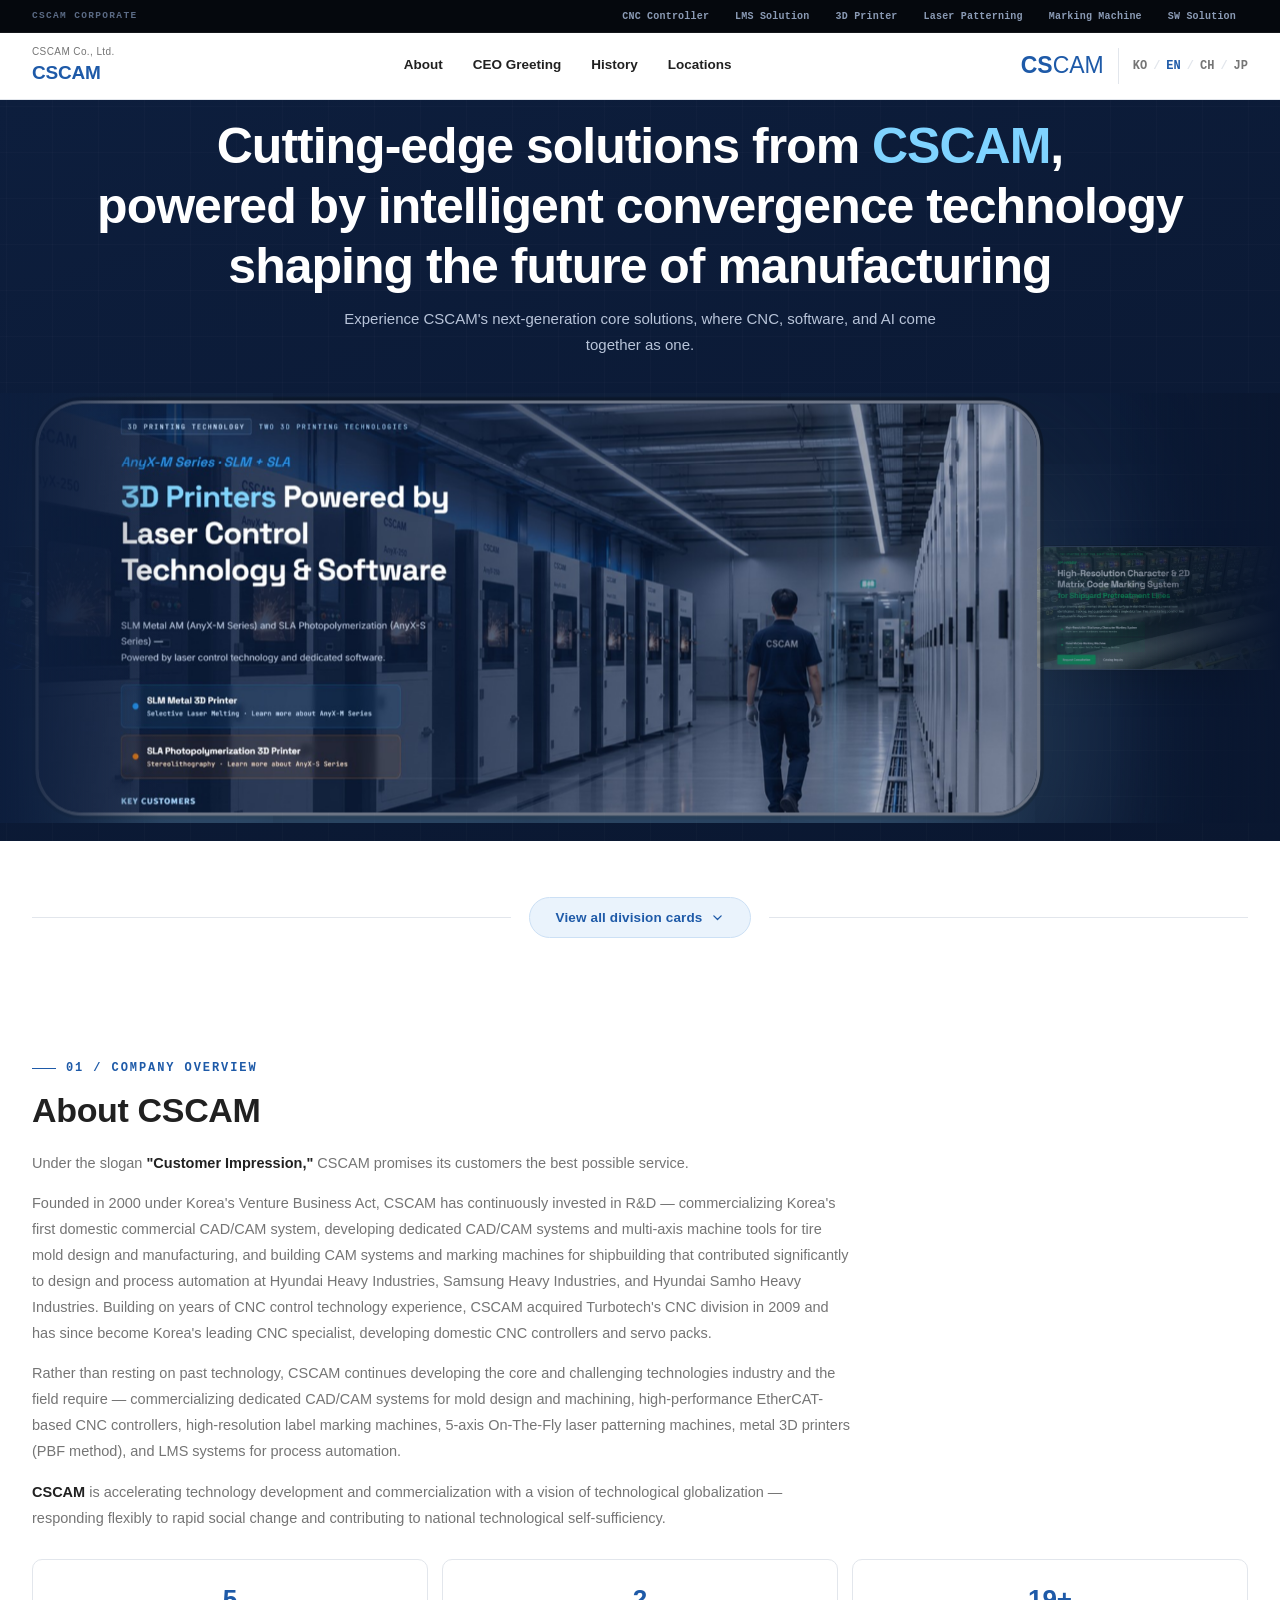
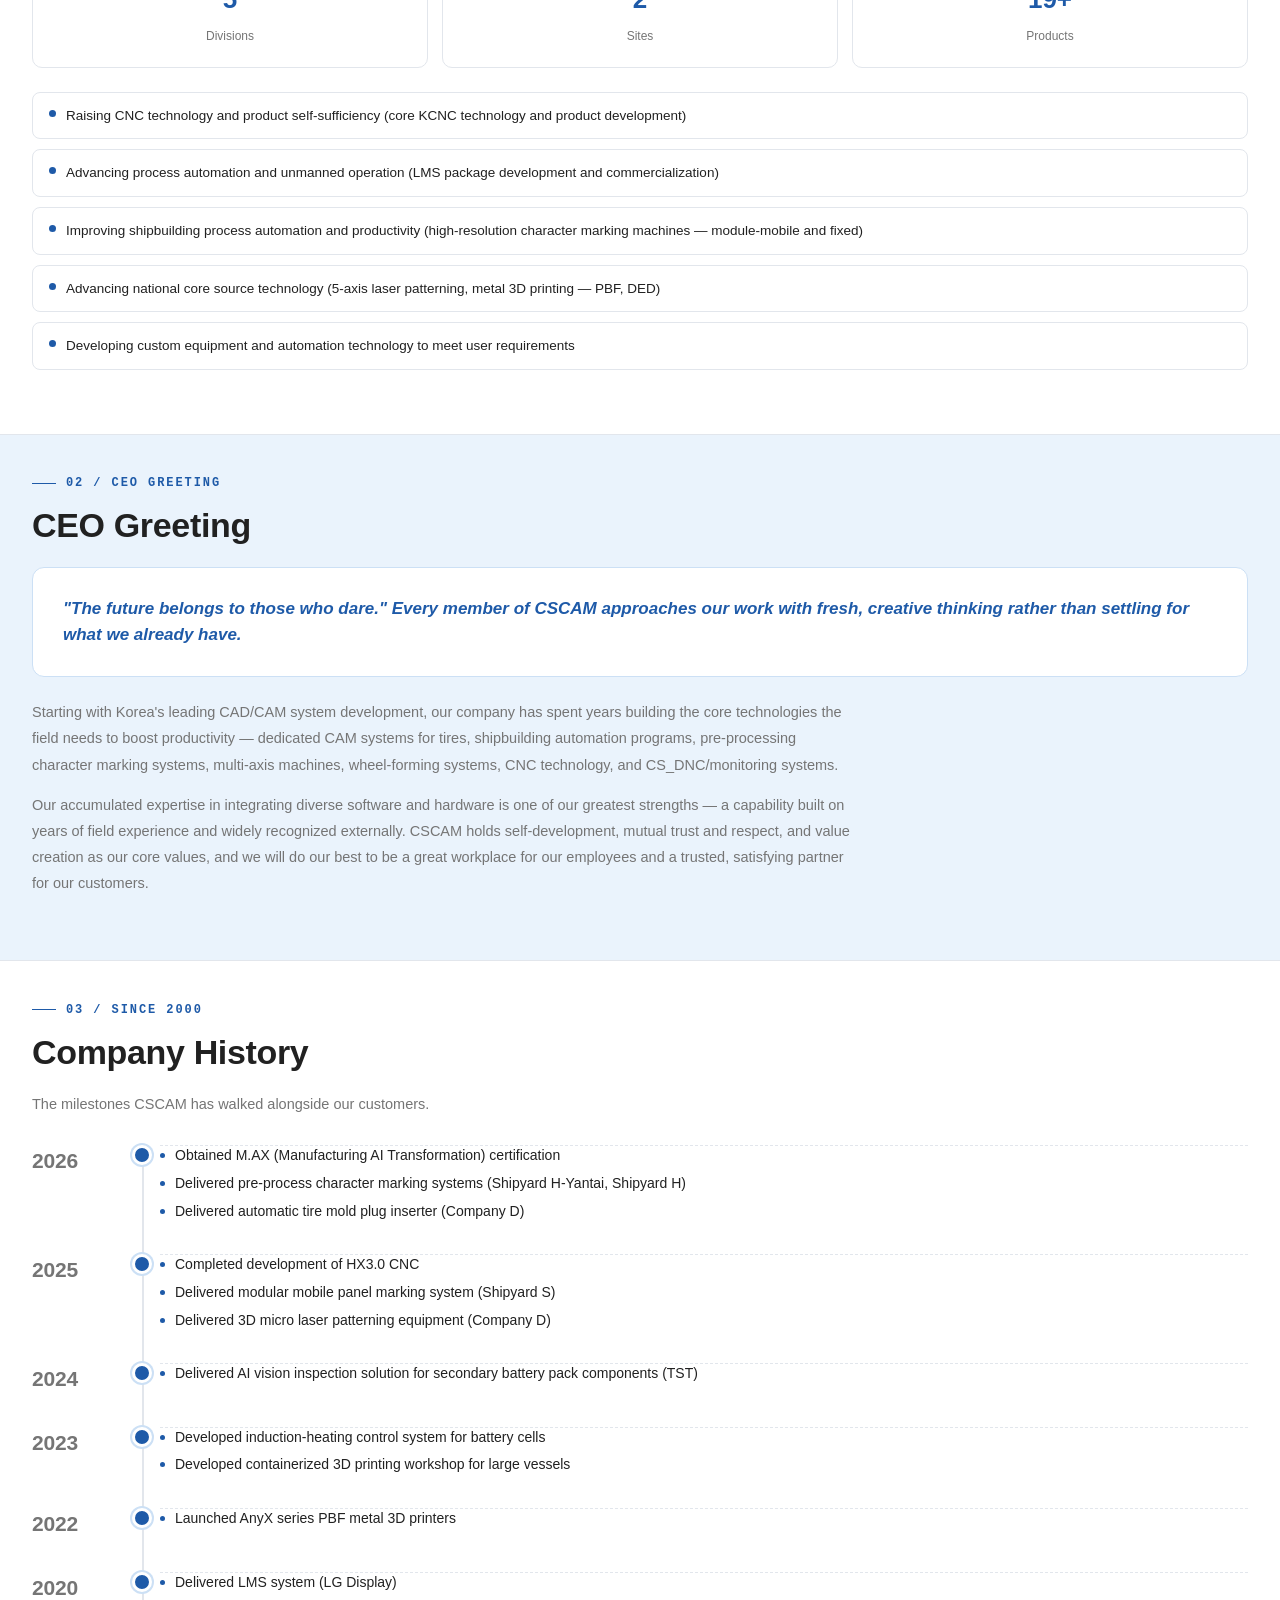
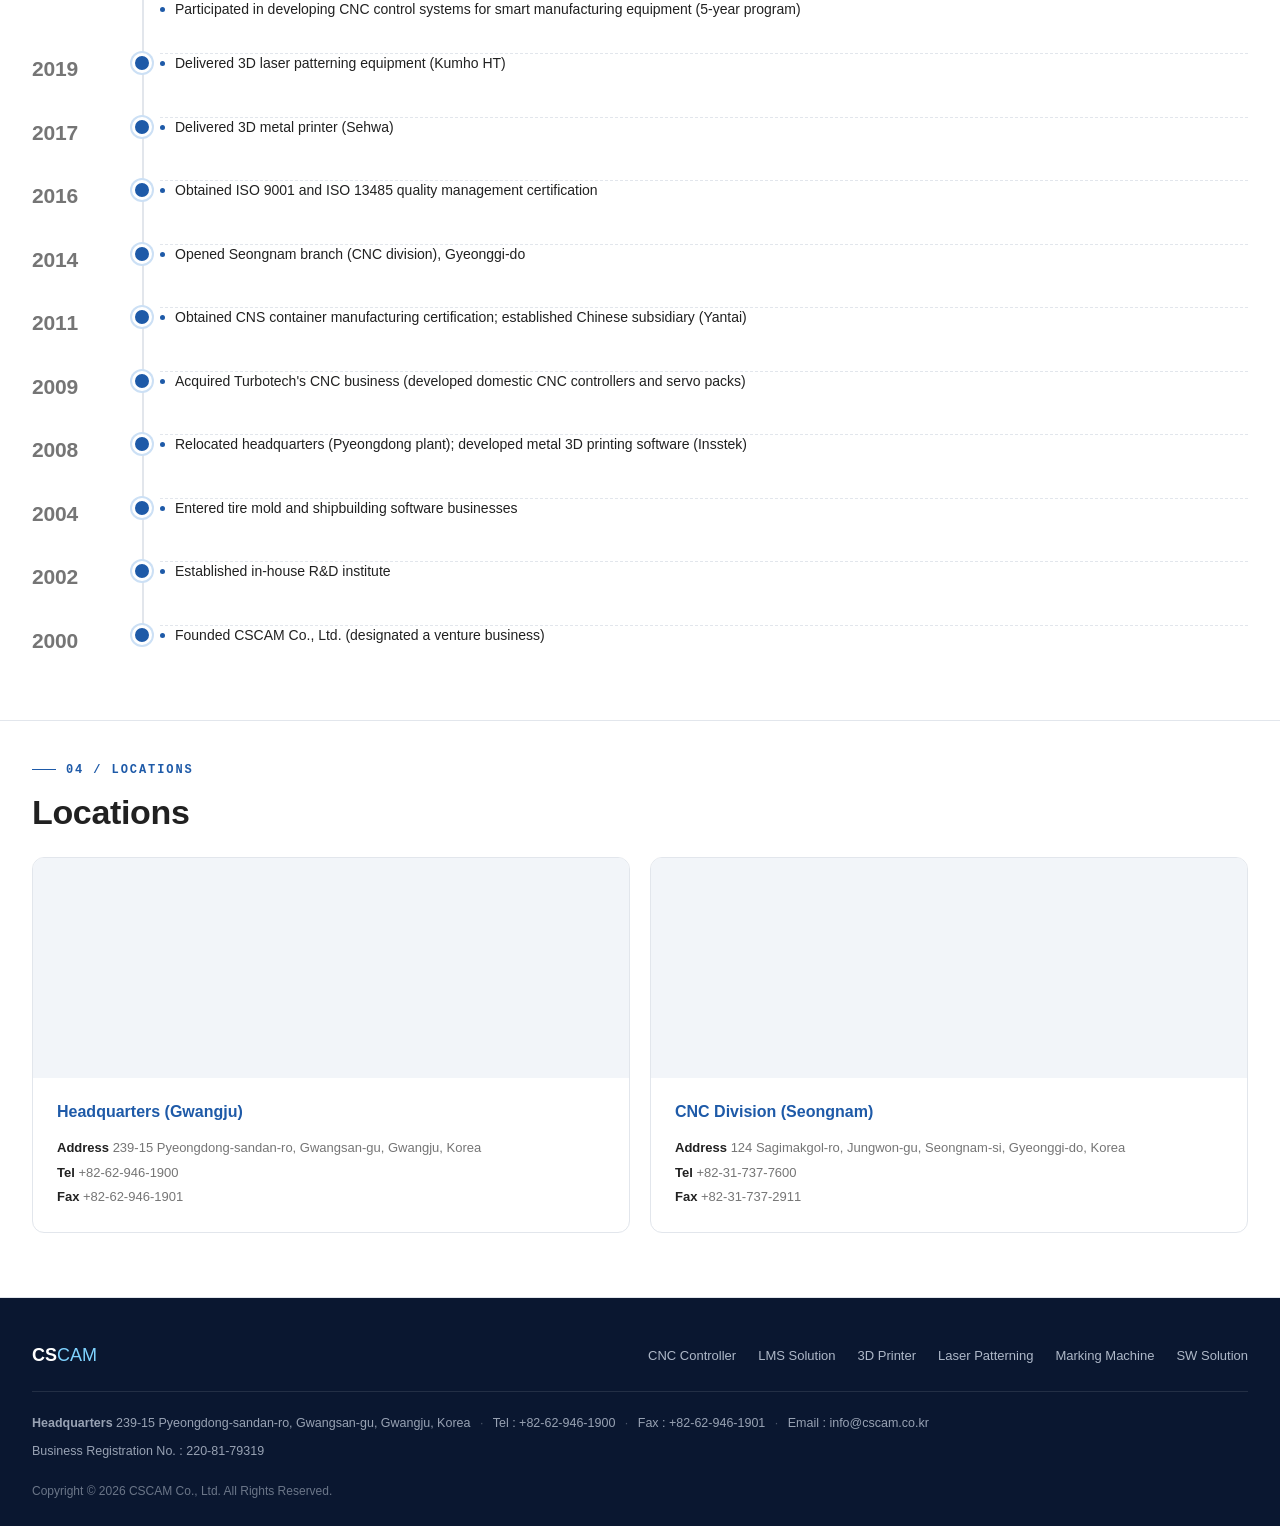
==== en/index.html @ daf0af6c "links" ====
<!DOCTYPE html>
<html lang="en">
<head>
<meta charset="UTF-8">
<meta name="viewport" content="width=device-width, initial-scale=1.0">
<title>CSCAM Co., Ltd. | Precision Control & Automation Solutions</title>
<meta name="description" content="CSCAM Co., Ltd. develops and supplies precision control and automation technology across CNC controllers, LMS linear motion systems, 3D printers, laser patterning, and marking systems.">
<link rel="stylesheet" href="../assets/css/style.css">
</head>
<body>

<div class="family-bar">
  <div class="family-bar-inner">
    <span class="family-bar-label">CSCAM CORPORATE</span>
    <nav class="family-bar-nav">
      <a href="https://cnc.cscam.co.kr/?lang=en">CNC Controller</a>
      <a href="https://lms.cscam.co.kr/en/index.html">LMS Solution</a>
      <a href="https://3dp.cscam.co.kr/?lang=en">3D Printer</a>
      <a href="https://laser.cscam.co.kr/?lang=en">Laser Patterning</a>
      <a href="https://marking.cscam.co.kr/?lang=en">Marking Machine</a>
      <a href="https://sw.cscam.co.kr/?lang=en">SW Solution</a>
    </nav>
  </div>
</div>

<header class="site-header">
  <div class="container">
    <a href="index.html" class="logo"><small>CSCAM Co., Ltd.</small><div class="logo-title">CSCAM</div></a>
    <nav class="site-nav">
      <a href="#about">About</a>
      <a href="#ceo">CEO Greeting</a>
      <a href="#history">History</a>
      <a href="#directions">Locations</a>
    </nav>
    <div class="header-right">
      <div class="header-utility">
        <div class="brand-wordmark"><b>CS</b><span>CAM</span></div>
        <div class="brand-divider"></div>
        <div class="lang-switch"><a href="../index.html">KO</a><span class="lang-sep">/</span><a class="active" href="../en/index.html">EN</a><span class="lang-sep">/</span><a href="../zh/index.html">CH</a><span class="lang-sep">/</span><a href="../jp/index.html">JP</a></div>
      </div>
    </div>
  </div>
</header>
<div class="header-spacer"></div>

<section class="hub-hero">
  <div class="container">
    <h1>Cutting-edge solutions from <em>CSCAM</em>,<br>powered by intelligent convergence technology shaping the future of manufacturing</h1>
    <p>Experience CSCAM's next-generation core solutions, where CNC, software, and AI come together as one.</p>
  </div>
  <div class="hero-flow-wrap" id="heroFlowWrap" aria-hidden="true">
    <div class="hero-flow-track" id="heroFlowTrack">
      <a class="hero-flow-item" draggable="false" href="https://cnc.cscam.co.kr/?lang=en"><img src="../assets/img/card-cnc-en.jpg" alt="CNC Controller" loading="eager" draggable="false"></a>
      <a class="hero-flow-item" draggable="false" href="https://lms.cscam.co.kr/en/index.html"><img src="../assets/img/card-lms-en.jpg" alt="LMS Solution" loading="eager" draggable="false"></a>
      <a class="hero-flow-item" draggable="false" href="https://3dp.cscam.co.kr/?lang=en"><img src="../assets/img/card-3dp-en.jpg" alt="3D Printer" loading="eager" draggable="false"></a>
      <a class="hero-flow-item" draggable="false" href="https://laser.cscam.co.kr/?lang=en"><img src="../assets/img/card-laser-en.jpg" alt="Laser Patterning" loading="eager" draggable="false"></a>
      <a class="hero-flow-item" draggable="false" href="https://marking.cscam.co.kr/?lang=en"><img src="../assets/img/card-marking-en.jpg" alt="Marking Machine" loading="eager" draggable="false"></a>
      <a class="hero-flow-item" draggable="false" href="https://sw.cscam.co.kr/?lang=en"><img src="../assets/img/card-sw-en.jpg" alt="SW Solution" loading="eager" draggable="false"></a>
      <a class="hero-flow-item" draggable="false" href="https://cnc.cscam.co.kr/?lang=en"><img src="../assets/img/card-cnc-en.jpg" alt="" loading="eager" draggable="false"></a>
      <a class="hero-flow-item" draggable="false" href="https://lms.cscam.co.kr/en/index.html"><img src="../assets/img/card-lms-en.jpg" alt="" loading="eager" draggable="false"></a>
      <a class="hero-flow-item" draggable="false" href="https://3dp.cscam.co.kr/?lang=en"><img src="../assets/img/card-3dp-en.jpg" alt="" loading="eager" draggable="false"></a>
      <a class="hero-flow-item" draggable="false" href="https://laser.cscam.co.kr/?lang=en"><img src="../assets/img/card-laser-en.jpg" alt="" loading="eager" draggable="false"></a>
      <a class="hero-flow-item" draggable="false" href="https://marking.cscam.co.kr/?lang=en"><img src="../assets/img/card-marking-en.jpg" alt="" loading="eager" draggable="false"></a>
      <a class="hero-flow-item" draggable="false" href="https://sw.cscam.co.kr/?lang=en"><img src="../assets/img/card-sw-en.jpg" alt="" loading="eager" draggable="false"></a>
    </div>
  </div>
</section>

<section class="division-grid">
  <div class="container">
    <div class="division-grid-toggle-row">
      <button type="button" class="division-grid-toggle" id="divisionGridToggle" aria-expanded="false" aria-controls="divisionGridWrap">
        <span class="label">View all division cards</span>
        <svg class="chevron" viewBox="0 0 16 16" fill="none" xmlns="http://www.w3.org/2000/svg" aria-hidden="true"><path d="M3.5 6L8 10.5L12.5 6" stroke="currentColor" stroke-width="1.6" stroke-linecap="round" stroke-linejoin="round"/></svg>
      </button>
    </div>
    <div class="grid-wrap" id="divisionGridWrap">
    <div class="grid">

      <a class="division-card" href="https://cnc.cscam.co.kr/?lang=en">
        <div class="thumb">
          <img src="../assets/img/card-cnc-en.jpg" alt="CNC Controller">
          <div class="tag-row">
            <span class="tag">CNC Controller</span>
            <span class="cta">Learn more <span class="arrow">→</span></span>
          </div>
        </div>
        <div class="body">
          <p>High-precision CNC controllers, motion controllers, and servo/step drives — machine tool control solutions developed in-house.</p>
        </div>
      </a>

      <a class="division-card" href="https://lms.cscam.co.kr/en/index.html">
        <div class="thumb">
          <img src="../assets/img/card-lms-en.jpg" alt="LMS Solution">
          <div class="tag-row">
            <span class="tag">LMS Linear Motion System</span>
            <span class="cta">Learn more <span class="arrow">→</span></span>
          </div>
        </div>
        <div class="body">
          <p>High-speed, high-precision carrier transport for assembly and inspection lines — coils, drives, and EtherCAT communication.</p>
        </div>
      </a>

      <a class="division-card" href="https://3dp.cscam.co.kr/?lang=en">
        <div class="thumb">
          <img src="../assets/img/card-3dp-en.jpg" alt="3D Printer">
          <div class="tag-row">
            <span class="tag">3D Printer</span>
            <span class="cta">Learn more <span class="arrow">→</span></span>
          </div>
        </div>
        <div class="body">
          <p>Metal 3D printers powered by laser control technology and software — precision additive manufacturing from design to production.</p>
        </div>
      </a>

      <a class="division-card" href="https://laser.cscam.co.kr/?lang=en">
        <div class="thumb">
          <img src="../assets/img/card-laser-en.jpg" alt="Laser Patterning">
          <div class="tag-row">
            <span class="tag">Laser Patterning</span>
            <span class="cta">Learn more <span class="arrow">→</span></span>
          </div>
        </div>
        <div class="body">
          <p>Non-contact laser processing for precision patterning and marking — optimized surface treatment across materials.</p>
        </div>
      </a>

      <a class="division-card" href="https://marking.cscam.co.kr/?lang=en">
        <div class="thumb">
          <img src="../assets/img/card-marking-en.jpg" alt="Marking Machine">
          <div class="tag-row">
            <span class="tag">Marking Machine</span>
            <span class="cta">Learn more <span class="arrow">→</span></span>
          </div>
        </div>
        <div class="body">
          <p>High-resolution character and 2D matrix code marking systems — permanent marking and traceability for shipbuilding, steel, and more.</p>
        </div>
      </a>

      <a class="division-card" href="https://sw.cscam.co.kr/?lang=en">
        <div class="thumb">
          <img src="../assets/img/card-sw-en.jpg" alt="SW Solution">
          <div class="tag-row">
            <span class="tag">Nesting Software</span>
            <span class="cta">Learn more <span class="arrow">→</span></span>
          </div>
        </div>
        <div class="body">
          <p>E-NEST software solution covering automatic nesting through drawing and cutting-data output for shipbuilding and metal fabrication sites.</p>
        </div>
      </a>

    </div>
    </div>
  </div>
</section>

<section id="about" class="about-mega">
  <div class="container">
    <div class="about-eyebrow"><span class="line"></span>01 / COMPANY OVERVIEW</div>
    <h2 class="about-h2">About CSCAM</h2>
    <div class="about-lede">
      <p>Under the slogan <span class="about-strong">"Customer Impression,"</span> CSCAM promises its customers the best possible service.</p>
      <p>Founded in 2000 under Korea's Venture Business Act, CSCAM has continuously invested in R&amp;D — commercializing Korea's first domestic commercial CAD/CAM system, developing dedicated CAD/CAM systems and multi-axis machine tools for tire mold design and manufacturing, and building CAM systems and marking machines for shipbuilding that contributed significantly to design and process automation at Hyundai Heavy Industries, Samsung Heavy Industries, and Hyundai Samho Heavy Industries. Building on years of CNC control technology experience, CSCAM acquired Turbotech's CNC division in 2009 and has since become Korea's leading CNC specialist, developing domestic CNC controllers and servo packs.</p>
      <p>Rather than resting on past technology, CSCAM continues developing the core and challenging technologies industry and the field require — commercializing dedicated CAD/CAM systems for mold design and machining, high-performance EtherCAT-based CNC controllers, high-resolution label marking machines, 5-axis On-The-Fly laser patterning machines, metal 3D printers (PBF method), and LMS systems for process automation.</p>
      <p><span class="about-strong">CSCAM</span> is accelerating technology development and commercialization with a vision of technological globalization — responding flexibly to rapid social change and contributing to national technological self-sufficiency.</p>
    </div>
    <div class="stat-row" style="margin-top:28px;">
      <div class="stat-card"><b>5</b><span>Divisions</span></div>
      <div class="stat-card"><b>2</b><span>Sites</span></div>
      <div class="stat-card"><b>19+</b><span>Products</span></div>
    </div>
    <ul class="about-goals">
      <li><span class="dot"></span>Raising CNC technology and product self-sufficiency (core KCNC technology and product development)</li>
      <li><span class="dot"></span>Advancing process automation and unmanned operation (LMS package development and commercialization)</li>
      <li><span class="dot"></span>Improving shipbuilding process automation and productivity (high-resolution character marking machines — module-mobile and fixed)</li>
      <li><span class="dot"></span>Advancing national core source technology (5-axis laser patterning, metal 3D printing — PBF, DED)</li>
      <li><span class="dot"></span>Developing custom equipment and automation technology to meet user requirements</li>
    </ul>
  </div>
</section>

<section id="ceo" class="about-mega ceo-blue">
  <div class="container">
    <div class="about-eyebrow"><span class="line"></span>02 / CEO GREETING</div>
    <h2 class="about-h2">CEO Greeting</h2>
    <div class="ceo-quote">"The future belongs to those who dare." Every member of CSCAM approaches our work with fresh, creative thinking rather than settling for what we already have.</div>
    <div class="about-lede" style="margin-top:22px;">
      <p>Starting with Korea's leading CAD/CAM system development, our company has spent years building the core technologies the field needs to boost productivity — dedicated CAM systems for tires, shipbuilding automation programs, pre-processing character marking systems, multi-axis machines, wheel-forming systems, CNC technology, and CS_DNC/monitoring systems.</p>
      <p>Our accumulated expertise in integrating diverse software and hardware is one of our greatest strengths — a capability built on years of field experience and widely recognized externally. CSCAM holds self-development, mutual trust and respect, and value creation as our core values, and we will do our best to be a great workplace for our employees and a trusted, satisfying partner for our customers.</p>
    </div>
  </div>
</section>

<section id="history" class="about-mega">
  <div class="container">
    <div class="about-eyebrow"><span class="line"></span>03 / SINCE 2000</div>
    <h2 class="about-h2">Company History</h2>
    <p class="about-lede">The milestones CSCAM has walked alongside our customers.</p>
    <div class="history-timeline">
      <div class="history-row">
        <div class="history-year">2026</div>
        <ul class="history-content">
        <li>Obtained M.AX (Manufacturing AI Transformation) certification</li>
        <li>Delivered pre-process character marking systems (Shipyard H-Yantai, Shipyard H)</li>
        <li>Delivered automatic tire mold plug inserter (Company D)</li>
      </ul>
      </div>
      <div class="history-row">
        <div class="history-year">2025</div>
        <ul class="history-content">
        <li>Completed development of HX3.0 CNC</li>
        <li>Delivered modular mobile panel marking system (Shipyard S)</li>
        <li>Delivered 3D micro laser patterning equipment (Company D)</li>
      </ul>
      </div>
      <div class="history-row">
        <div class="history-year">2024</div>
        <ul class="history-content">
        <li>Delivered AI vision inspection solution for secondary battery pack components (TST)</li>
      </ul>
      </div>
      <div class="history-row">
        <div class="history-year">2023</div>
        <ul class="history-content">
        <li>Developed induction-heating control system for battery cells</li>
        <li>Developed containerized 3D printing workshop for large vessels</li>
      </ul>
      </div>
      <div class="history-row">
        <div class="history-year">2022</div>
        <ul class="history-content">
        <li>Launched AnyX series PBF metal 3D printers</li>
      </ul>
      </div>
      <div class="history-row">
        <div class="history-year">2020</div>
        <ul class="history-content">
        <li>Delivered LMS system (LG Display)</li>
        <li>Participated in developing CNC control systems for smart manufacturing equipment (5-year program)</li>
      </ul>
      </div>
      <div class="history-row">
        <div class="history-year">2019</div>
        <ul class="history-content">
        <li>Delivered 3D laser patterning equipment (Kumho HT)</li>
      </ul>
      </div>
      <div class="history-row">
        <div class="history-year">2017</div>
        <ul class="history-content">
        <li>Delivered 3D metal printer (Sehwa)</li>
      </ul>
      </div>
      <div class="history-row">
        <div class="history-year">2016</div>
        <ul class="history-content">
        <li>Obtained ISO 9001 and ISO 13485 quality management certification</li>
      </ul>
      </div>
      <div class="history-row">
        <div class="history-year">2014</div>
        <ul class="history-content">
        <li>Opened Seongnam branch (CNC division), Gyeonggi-do</li>
      </ul>
      </div>
      <div class="history-row">
        <div class="history-year">2011</div>
        <ul class="history-content">
        <li>Obtained CNS container manufacturing certification; established Chinese subsidiary (Yantai)</li>
      </ul>
      </div>
      <div class="history-row">
        <div class="history-year">2009</div>
        <ul class="history-content">
        <li>Acquired Turbotech's CNC business (developed domestic CNC controllers and servo packs)</li>
      </ul>
      </div>
      <div class="history-row">
        <div class="history-year">2008</div>
        <ul class="history-content">
        <li>Relocated headquarters (Pyeongdong plant); developed metal 3D printing software (Insstek)</li>
      </ul>
      </div>
      <div class="history-row">
        <div class="history-year">2004</div>
        <ul class="history-content">
        <li>Entered tire mold and shipbuilding software businesses</li>
      </ul>
      </div>
      <div class="history-row">
        <div class="history-year">2002</div>
        <ul class="history-content">
        <li>Established in-house R&amp;D institute</li>
      </ul>
      </div>
      <div class="history-row">
        <div class="history-year">2000</div>
        <ul class="history-content">
        <li>Founded CSCAM Co., Ltd. (designated a venture business)</li>
      </ul>
      </div>
    </div>
  </div>
</section>

<section id="directions" class="about-mega">
  <div class="container">
    <div class="about-eyebrow"><span class="line"></span>04 / LOCATIONS</div>
    <h2 class="about-h2">Locations</h2>
    <div class="location-grid">
      <div class="location-card">
        <div class="location-map">
          <iframe src="https://www.google.com/maps/embed?pb=!1m5!3m3!1m2!1s0x357187f1f76574ed%3A0xa519063b2a263651!2z6rSR7KO86rSR7Jet7IucIOq0keyCsOq1rCDtj4nrj5nsgrDri6jroZwgMjM5LTE1!5e0!3m2!1sko!2skr!4v1788947351875!5m2!1sko!2skr" loading="lazy" referrerpolicy="strict-origin-when-cross-origin" title="CSCAM headquarters location"></iframe>
        </div>
        <div class="location-body">
          <h3>Headquarters (Gwangju)</h3>
          <p><b>Address</b> 239-15 Pyeongdong-sandan-ro, Gwangsan-gu, Gwangju, Korea<br><b>Tel</b> +82-62-946-1900<br><b>Fax</b> +82-62-946-1901</p>
        </div>
      </div>
      <div class="location-card">
        <div class="location-map">
          <iframe src="https://www.google.com/maps/embed?pb=!1m5!3m3!1m2!1s0x357ca92fbaa0809d%3A0x1b280c7c7be83026!2z6rK96riw64-EIOyEseuCqOyLnCDspJHsm5Dqtawg7IKs6riw66eJ6rOo66GcIDEyNA!5e0!3m2!1sko!2skr!4v1788947379519!5m2!1sko!2skr" loading="lazy" referrerpolicy="strict-origin-when-cross-origin" title="CSCAM Seongnam CNC Division location"></iframe>
        </div>
        <div class="location-body">
          <h3>CNC Division (Seongnam)</h3>
          <p><b>Address</b> 124 Sagimakgol-ro, Jungwon-gu, Seongnam-si, Gyeonggi-do, Korea<br><b>Tel</b> +82-31-737-7600<br><b>Fax</b> +82-31-737-2911</p>
        </div>
      </div>
    </div>
  </div>
</section>

<footer class="site-footer">
<div class="container">
<div class="foot-top">
<div class="foot-logo">CS<span>CAM</span></div>
<nav class="foot-links">
<a href="https://cnc.cscam.co.kr/?lang=en">CNC Controller</a>
<a href="https://lms.cscam.co.kr/en/index.html">LMS Solution</a>
<a href="https://3dp.cscam.co.kr/?lang=en">3D Printer</a>
<a href="https://laser.cscam.co.kr/?lang=en">Laser Patterning</a>
<a href="https://marking.cscam.co.kr/?lang=en">Marking Machine</a>
<a href="https://sw.cscam.co.kr/?lang=en">SW Solution</a>
</nav>
</div>
<div class="foot-contact">
<p><strong>Headquarters</strong> 239-15 Pyeongdong-sandan-ro, Gwangsan-gu, Gwangju, Korea <span class="sep">·</span> Tel : +82-62-946-1900 <span class="sep">·</span> Fax : +82-62-946-1901 <span class="sep">·</span> Email : info@cscam.co.kr</p>
<p class="foot-biz">Business Registration No. : 220-81-79319</p>
</div>
<div class="foot-copy">Copyright © 2026 CSCAM Co., Ltd. All Rights Reserved.</div>
</div>
</footer>

<script>
(function(){
  var btn = document.getElementById("divisionGridToggle");
  var wrap = document.getElementById("divisionGridWrap");
  if (!btn || !wrap) return;
  var label = btn.querySelector(".label");
  var labelOpen = "View all division cards";
  var labelClose = "Collapse";
  var open = false;
  btn.addEventListener("click", function(){
    open = !open;
    btn.setAttribute("aria-expanded", open ? "true" : "false");
    if (label) label.textContent = open ? labelClose : labelOpen;
    if (open) {
      wrap.style.maxHeight = wrap.scrollHeight + "px";
    } else {
      wrap.style.maxHeight = "0px";
    }
  });
  window.addEventListener("resize", function(){
    if (open) wrap.style.maxHeight = wrap.scrollHeight + "px";
  });
})();
</script>
<script>
(function(){
  var wrap = document.getElementById("heroFlowWrap");
  var track = document.getElementById("heroFlowTrack");
  if (!wrap || !track) return;
  if (window.matchMedia && window.matchMedia("(prefers-reduced-motion: reduce)").matches) return;

  var items = Array.prototype.slice.call(track.children);
  var half = items.length / 2;
  var pos = 0;
  var speed = 136; // px per second (흐르는 속도 추가 2배)
  var dir = -1; // 흐름 방향(-1: 좌측으로, 1: 우측으로) - 드래그로 바뀔 수 있음
  var lastTs = null;
  var loopWidth = 0;
  var holdMs = 1500; // 중앙 최대화 구간을 통과하는 데 걸리는 시간(가로 중앙에서 좌우 대칭)
  var plateauHalf = speed * (holdMs / 1000) / 2; // 중앙 기준 좌우 대칭 "최대 크기 유지" 반폭
  var rampDist = 80; // 유지 구간 양옆에서 원래 크기로 줄어드는/커지는 거리 (다음 카드와 겹치게 늘림 -> 부드러운 교차)
  var peakAmp = 2.35; // 중앙 확대 배율(모바일에서는 화면을 넘지 않도록 축소)
  function updatePeakAmp(){ peakAmp = window.innerWidth <= 720 ? 0.9 : 2.35; }
  updatePeakAmp();
  window.addEventListener("resize", updatePeakAmp);

  function layout(){
    if (items.length < half + 1) { loopWidth = 0; return; }
    loopWidth = items[half].offsetLeft - items[0].offsetLeft;
  }
  layout();
  window.addEventListener("resize", layout);
  window.addEventListener("load", layout);

  function tick(ts){
    if (lastTs === null) lastTs = ts;
    var dt = Math.min((ts - lastTs) / 1000, 0.05);
    lastTs = ts;

    if (!dragging) {
      pos += dir * speed * dt;
      if (loopWidth > 0) {
        if (pos <= -loopWidth) pos += loopWidth;
        else if (pos > 0) pos -= loopWidth;
      }
      track.style.transform = "translateY(-50%) translateX(" + pos + "px)";
    }

    var wrapRect = wrap.getBoundingClientRect();
    var centerX = wrapRect.left + wrapRect.width / 2;
    items.forEach(function(it){
      var r = it.getBoundingClientRect();
      var itemCenter = r.left + r.width / 2;
      var actualDist = Math.abs(itemCenter - centerX);

      // 중앙을 기준으로 좌우 대칭인 "고원" 구간: 이 안에 있으면 항상 최대 크기 (상태 저장 없이 순수 위치 기반이라 꼬일 일이 없음)
      var rampIn = Math.max(0, actualDist - plateauHalf);
      var ratio = Math.min(rampIn / rampDist, 1);
      var eased = ratio * ratio * (3 - 2 * ratio); // smoothstep: 서서히 커졌다가 서서히 줄어듦
      var scale = 1 + (1 - eased) * peakAmp; // 중앙 최대 배율(데스크톱 3.35배 / 모바일 1.9배) -> 원래 크기(1.0배)
      var opacity = 1 - eased * 0.4;
      it.style.transform = "scale(" + scale.toFixed(3) + ")";
      it.style.opacity = opacity.toFixed(2);
      it.style.zIndex = String(Math.round((1 - ratio) * 100));
      if (ratio < 0.14) it.classList.add("is-active");
      else it.classList.remove("is-active");
    });

    requestAnimationFrame(tick);
  }
  requestAnimationFrame(tick);

  // 마우스 드래그 / 터치로 흐르는 방향을 직접 바꾸는 기능(KO의 카드 교체 방식과 비교용).
  // 입력이 없으면 계속 dir 방향으로 자동으로 흐르고, 드래그하면 손가락/마우스를 따라
  // 실시간으로 흐르다가 놓는 순간 그 드래그 방향이 이후의 자동 흐름 방향이 됨.
  var dragging = false, lastX = null, dragMoved = false, suppressClick = false, capturedId = null;
  var MOVE_THRESHOLD = 3; // 이 이상 움직여야 "드래그로 확정"하고 포인터를 캡처(단순 클릭은 절대 캡처하지 않도록)
  wrap.style.touchAction = "pan-y";
  wrap.style.cursor = "grab";

  wrap.addEventListener("pointerdown", function(e){
    if (e.pointerType === "mouse" && e.button !== 0) return;
    dragging = true;
    lastX = e.clientX;
    dragMoved = false;
    // 포인터 캡처는 pointerdown에서 바로 걸지 않음 - 즉시 캡처하면 일부 브라우저에서
    // 단순 클릭(카드 링크 이동)까지 함께 막혀버리는 문제가 있었음.
  });
  wrap.addEventListener("pointermove", function(e){
    if (!dragging) return;
    var dx = e.clientX - lastX;
    lastX = e.clientX;
    if (dx === 0) return;
    if (!dragMoved && Math.abs(dx) > MOVE_THRESHOLD) {
      dragMoved = true;
      wrap.style.cursor = "grabbing";
      if (wrap.setPointerCapture) {
        try { wrap.setPointerCapture(e.pointerId); capturedId = e.pointerId; } catch (err) {}
      }
    }
    pos += dx;
    if (loopWidth > 0) {
      if (pos <= -loopWidth) pos += loopWidth;
      else if (pos > 0) pos -= loopWidth;
    }
    track.style.transform = "translateY(-50%) translateX(" + pos + "px)";
    dir = dx > 0 ? 1 : -1; // 드래그 방향에 맞춰 이후 자동 흐름 방향도 갱신
  });
  function endDrag(e){
    if (!dragging) return;
    dragging = false;
    wrap.style.cursor = "grab";
    if (capturedId !== null && wrap.releasePointerCapture) {
      try { wrap.releasePointerCapture(capturedId); } catch (err) {}
      capturedId = null;
    }
    if (dragMoved) suppressClick = true;
  }
  wrap.addEventListener("pointerup", endDrag);
  wrap.addEventListener("pointercancel", function(){ dragging = false; wrap.style.cursor = "grab"; });
  // 드래그 직후에는 카드 링크로 바로 이동하지 않도록 클릭을 한 번 막음
  track.addEventListener("click", function(e){
    if (suppressClick) { e.preventDefault(); e.stopPropagation(); suppressClick = false; }
  }, true);
})();
</script>
<script>
(function(){
  window.cscamLocalNavFix = true;
  var isLocal = location.protocol === "file:";
  var isGhPages = location.hostname === "cih2000.github.io";
  if (!isLocal && !isGhPages) return;
  var GH = "https://cih2000.github.io";
  var map = {
    "https://cnc.cscam.co.kr/?lang=en": { local: "../../cscam-cnc/en/index.html", gh: GH + "/cscam-cnc/en/index.html" },
    "https://lms.cscam.co.kr/en/index.html": { local: "../../cscam-lms/en/index.html", gh: GH + "/cscam-lms/en/index.html" },
    "https://3dp.cscam.co.kr/?lang=en": { local: "../../cscam-3dp/index.html?lang=en", gh: GH + "/cscam-3dp/index.html?lang=en" },
    "https://laser.cscam.co.kr/?lang=en": { local: "../../cscam-engraving/index.html?lang=en", gh: GH + "/cscam-engraving/index.html?lang=en" },
    "https://marking.cscam.co.kr/?lang=en": { local: "../../cscam-marking/index.html?lang=en", gh: GH + "/cscam-marking/index.html?lang=en" },
    "https://sw.cscam.co.kr/?lang=en": { local: "../../cscam-sw/index.html?lang=en", gh: GH + "/cscam-sw/index.html?lang=en" }
  };
  document.querySelectorAll(".division-card, .family-bar-nav a, .hero-flow-item").forEach(function(a){
    var href = a.getAttribute("href");
    var entry = map[href];
    if (entry) a.setAttribute("href", isLocal ? entry.local : entry.gh);
  });
})();
</script>
<script>
(function(){
  if (window.cscamProdNavFixInstalled) return;
  window.cscamProdNavFixInstalled = true;
  function cscamProdNavFixApply(){
    var host = location.hostname;
    var isProdRoot = (host === "www.cscam.co.kr" || host === "cscam.co.kr");
    if (!isProdRoot) return;
    var domainMap = {
      "cscam.co.kr": "",
      "www.cscam.co.kr": "",
      "cnc.cscam.co.kr": "/cnc",
      "lms.cscam.co.kr": "/lms",
      "3dp.cscam.co.kr": "/3dp",
      "laser.cscam.co.kr": "/laser",
      "marking.cscam.co.kr": "/marking",
      "sw.cscam.co.kr": "/sw"
    };
    document.querySelectorAll("a[href]").forEach(function(a){
      var href = a.getAttribute("href");
      if (!href || !/^https?:\/\//i.test(href)) return;
      var u;
      try { u = new URL(href); } catch(e) { return; }
      if (!Object.prototype.hasOwnProperty.call(domainMap, u.hostname)) return;
      var prefix = domainMap[u.hostname];
      var newHref = prefix + u.pathname + u.search + u.hash;
      if (newHref === "") newHref = "/";
      a.setAttribute("href", newHref);
    });
  }
  cscamProdNavFixApply();
  window.addEventListener("load", cscamProdNavFixApply);
})();
</script>
</body>
</html>
---- assets/css/style.css ----
/* CSCAM Hub — apex landing page */
:root {
  --navy: #0d1e3d;
  --navy-2: #0a1730;
  --blue: #1e5aa8;
  --blue-dark: #154078;
  --blue-bright: #2196f3;
  --blue-sky: #7fd3ff;
  --blue-050: #eaf3fc;
  --blue-100: #cce0f5;
  --ink: #212121;
  --muted: #757575;
  --border: #e2e6ec;
  --bg-alt: #fafbfc;
  --bg-alt2: #f2f5f9;
  --container: 1320px;
  --header-h: 68px;
}

* { box-sizing: border-box; margin: 0; padding: 0; }
html { scroll-behavior: smooth; }
body {
  font-family: "Inter", "Noto Sans KR", -apple-system, sans-serif;
  color: var(--ink);
  background: #fff;
  line-height: 1.5;
  -webkit-font-smoothing: antialiased;
}
img { max-width: 100%; display: block; }
a { text-decoration: none; color: inherit; }
.container { max-width: var(--container); margin: 0 auto; padding: 0 32px; }

/* Family bar */
.family-bar { position: fixed; top: 0; left: 0; right: 0; z-index: 101; background: #05080d; border-bottom: 1px solid rgba(255,255,255,.06); }
.family-bar-inner {
  max-width: var(--container); margin: 0 auto; padding: 0 32px; height: 32px;
  display: flex; align-items: center; justify-content: flex-end; gap: 2px;
  overflow-x: auto; scrollbar-width: none;
}
.family-bar-inner::-webkit-scrollbar { display: none; }
.family-bar-label { font-family: "JetBrains Mono", monospace; font-size: 9.5px; font-weight: 700; letter-spacing: .14em; color: #5b6b85; margin-right: auto; white-space: nowrap; }
.family-bar-nav { display: flex; gap: 2px; white-space: nowrap; }
.family-bar-nav a, .family-bar-nav span {
  font-family: "JetBrains Mono", monospace; font-size: 10px; font-weight: 600; letter-spacing: .02em;
  padding: 6px 12px; border-radius: 4px; color: #8b9bb5; transition: all .2s;
}
.family-bar-nav a:hover { color: #fff; background: rgba(255,255,255,.08); }
.family-bar-nav a.active { color: #fff; background: var(--blue); }

/* Header */
.site-header {
  position: fixed; top: 32px; left: 0; right: 0; z-index: 100;
  background: #fff; border-bottom: 1px solid var(--border);
  height: var(--header-h);
}
.site-header .container {
  height: 100%; display: flex; align-items: center; justify-content: space-between;
}
.logo { display: block; line-height: 1.25; }
.logo small {
  display: block; font-family: "Inter", "Noto Sans KR", sans-serif; font-size: 10px; font-weight: 500;
  color: var(--muted); letter-spacing: .04em; margin-bottom: 2px;
}
.logo .logo-title {
  font-family: "Space Grotesk", sans-serif; font-size: 19px; font-weight: 700; color: var(--blue); letter-spacing: -.01em;
}
.site-nav { display: flex; align-items: center; gap: 4px; }
.site-nav a {
  font-family: "Inter", "Noto Sans KR", sans-serif; font-weight: 600; font-size: 13.5px; color: var(--ink);
  padding: 8px 13px; border-radius: 6px; white-space: nowrap; transition: color .2s, background .2s;
}
.site-nav a:hover { color: var(--blue); background: var(--blue-050); }
@media (max-width: 900px) { .site-nav { display: none; } }
.header-right { display: flex; align-items: center; gap: 14px; }
.header-utility { display: flex; align-items: center; gap: 10px; }
.brand-wordmark { display: flex; align-items: baseline; font-family: Verdana, "Noto Sans KR", sans-serif; font-size: 23px; color: var(--blue); }
.brand-wordmark b { font-weight: 700; }
.brand-wordmark span { font-weight: 400; }
.brand-divider { width: 1px; height: 36px; background: var(--border); margin: 0 4px; }
.lang-switch { font-family: "JetBrains Mono", monospace; font-size: 12px; font-weight: 600; display: flex; align-items: center; gap: 6px; }
.lang-switch a { color: var(--muted); }
.lang-switch a.active { color: var(--blue); }
.lang-switch .lang-sep { color: var(--border); }
.header-spacer { height: calc(var(--header-h) + 32px); }

/* Hero */
.hub-hero {
  position: relative; overflow: hidden;
  padding: 16px 0 18px;
  background: linear-gradient(160deg, var(--navy) 0%, var(--navy-2) 100%);
  text-align: center;
}
.hub-hero::before {
  content: ""; position: absolute; inset: -40px; z-index: 0; opacity: .3;
  background-image: linear-gradient(rgba(255,255,255,.06) 1px, transparent 1px),
                     linear-gradient(90deg, rgba(255,255,255,.06) 1px, transparent 1px);
  background-size: 46px 46px;
}
.hub-hero .container { position: relative; z-index: 1; }
.hub-hero .eyebrow {
  display: inline-flex; align-items: center; gap: 10px;
  font-family: "JetBrains Mono", monospace; font-size: 11px; font-weight: 700; letter-spacing: .2em;
  color: #cfe8ff; text-transform: uppercase; margin-bottom: 10px;
  padding: 4px 14px; border: 1px solid rgba(127,196,255,.4); border-radius: 999px; background: rgba(127,196,255,.08);
}
.hub-hero h1 {
  font-family: "Space Grotesk", "Noto Sans KR", sans-serif; font-size: clamp(26px, 4.6vw, 50px); font-weight: 700;
  line-height: 1.2; color: var(--white, #fff); margin-bottom: 10px; letter-spacing: -.02em;
  word-break: keep-all; overflow-wrap: break-word;
}
.hub-hero h1 em { font-style: normal; color: var(--blue-sky); }
.hub-hero h1 .nowrap { white-space: nowrap; }
.hub-hero p {
  font-size: 15px; color: #b8c4d9; max-width: 640px; margin: 0 auto; line-height: 1.75;
}

/* Hero flowing showcase */
.hero-flow-wrap {
  position: relative; margin-top: 34px; height: 430px; overflow: hidden;
}
.hero-flow-wrap::before, .hero-flow-wrap::after {
  content: ""; position: absolute; top: 0; bottom: 0; width: 160px; z-index: 2; pointer-events: none;
}
.hero-flow-wrap::before { left: 0; background: linear-gradient(to right, var(--navy) 0%, rgba(13,30,61,0) 100%); }
.hero-flow-wrap::after { right: 0; background: linear-gradient(to left, var(--navy-2) 0%, rgba(10,23,48,0) 100%); }
.hero-flow-track {
  position: absolute; top: 50%; left: 0; display: flex; align-items: center; gap: 22px;
  will-change: transform; transform: translateY(-50%);
}
.hero-flow-item {
  position: relative; flex: 0 0 auto; width: 300px; border-radius: 14px; overflow: hidden;
  border: 1px solid rgba(255,255,255,.22);
  box-shadow: 0 14px 34px rgba(0,0,0,.4), 0 0 0 1px rgba(0,0,0,.35); transform-origin: center center;
  transition: box-shadow .3s ease, border-color .3s ease;
  display: block; text-decoration: none; cursor: pointer;
  -webkit-user-drag: none; user-select: none; -webkit-touch-callout: none;
}
.hero-flow-item img {
  display: block; width: 100%; aspect-ratio: 1559/638; object-fit: cover; pointer-events: none;
}
.hero-flow-item.is-active {
  border-color: rgba(255,255,255,.4);
  box-shadow: 0 24px 54px rgba(127,196,255,.4), 0 14px 34px rgba(0,0,0,.5), 0 0 0 1px rgba(0,0,0,.35);
}
@media (max-width: 720px) {
  .hero-flow-wrap { height: 280px; margin-top: 22px; }
  .hero-flow-item { width: 190px; }
}

/* Hero shift showcase (신규 제안: 흐르지 않고 1.5초 간격으로 중앙 카드가 교체되는 방식) */
.hero-shift-wrap {
  position: relative; margin-top: 34px; height: 430px; overflow: hidden;
  touch-action: pan-y; cursor: grab; user-select: none; -webkit-user-select: none;
}
.hero-shift-wrap.is-dragging { cursor: grabbing; }
.hero-shift-wrap::before, .hero-shift-wrap::after {
  content: ""; position: absolute; top: 0; bottom: 0; width: 160px; z-index: 6; pointer-events: none;
}
.hero-shift-wrap::before { left: 0; background: linear-gradient(to right, var(--navy) 0%, rgba(13,30,61,0) 100%); }
.hero-shift-wrap::after { right: 0; background: linear-gradient(to left, var(--navy-2) 0%, rgba(10,23,48,0) 100%); }
.hero-shift-stage {
  position: absolute; top: 50%; left: 50%; width: 0; height: 0;
}
.hero-shift-card {
  position: absolute; top: 0; left: 0; width: 300px; border-radius: 14px; overflow: hidden;
  border: 1px solid rgba(255,255,255,.22);
  box-shadow: 0 14px 34px rgba(0,0,0,.4), 0 0 0 1px rgba(0,0,0,.35);
  display: block; text-decoration: none; cursor: pointer; transform-origin: center center;
  -webkit-user-drag: none; user-select: none; -webkit-touch-callout: none;
  transition: transform .65s cubic-bezier(.4,0,.2,1), opacity .5s ease, box-shadow .35s ease, border-color .35s ease;
  transform: translate(-50%, -50%) scale(.86);
  opacity: .75; z-index: 3;
}
.hero-shift-card img {
  display: block; width: 100%; aspect-ratio: 1559/638; object-fit: cover; pointer-events: none;
}
.hero-shift-card.pos-center {
  transform: translate(-50%, -50%) scale(3.35);
  opacity: 1; z-index: 5;
  border-color: rgba(255,255,255,.4);
  box-shadow: 0 24px 54px rgba(127,196,255,.4), 0 14px 34px rgba(0,0,0,.5), 0 0 0 1px rgba(0,0,0,.35);
}
.hero-shift-card.pos-left {
  transform: translate(calc(-50% - 620px), -50%) scale(.86);
}
.hero-shift-card.pos-right {
  transform: translate(calc(-50% + 620px), -50%) scale(.86);
}
.hero-shift-card.pos-hidden-left {
  transform: translate(calc(-50% - 1240px), -50%) scale(.7);
  opacity: 0; z-index: 1; pointer-events: none;
}
.hero-shift-card.pos-hidden-right {
  transform: translate(calc(-50% + 1240px), -50%) scale(.7);
  opacity: 0; z-index: 1; pointer-events: none;
}
@media (max-width: 720px) {
  .hero-shift-wrap { height: 280px; margin-top: 22px; }
  .hero-shift-card { width: 190px; }
  .hero-shift-card.pos-center { transform: translate(-50%, -50%) scale(1.9); }
  .hero-shift-card.pos-left { transform: translate(calc(-50% - 270px), -50%) scale(.86); }
  .hero-shift-card.pos-right { transform: translate(calc(-50% + 270px), -50%) scale(.86); }
  .hero-shift-card.pos-hidden-left { transform: translate(calc(-50% - 540px), -50%) scale(.7); }
  .hero-shift-card.pos-hidden-right { transform: translate(calc(-50% + 540px), -50%) scale(.7); }
}

/* Division cards */
.division-grid {
  padding: 10px 0 50px;
}
.division-grid-toggle-row {
  display: flex; align-items: center; gap: 18px; margin: 46px 0 32px;
}
.division-grid-toggle-row::before, .division-grid-toggle-row::after {
  content: ""; flex: 1; height: 1px; background: var(--border);
}
.division-grid-toggle {
  display: inline-flex; align-items: center; flex: 0 0 auto; gap: 9px;
  padding: 12px 26px; border-radius: 999px;
  border: 1px solid var(--blue-100); background: var(--blue-050); color: var(--blue);
  font-family: "Space Grotesk", sans-serif; font-weight: 700; font-size: 13.5px; letter-spacing: .01em;
  cursor: pointer; transition: background .2s ease, border-color .2s ease, box-shadow .2s ease;
}
.division-grid-toggle:hover { background: #fff; border-color: var(--blue); box-shadow: 0 8px 20px rgba(30,90,168,.16); }
.division-grid-toggle .chevron { width: 13px; height: 13px; flex-shrink: 0; transition: transform .3s ease; }
.division-grid-toggle[aria-expanded="true"] .chevron { transform: rotate(180deg); }
.division-grid .grid-wrap {
  max-height: 0; overflow: hidden; transition: max-height .45s ease;
}
.division-grid .grid {
  display: grid; grid-template-columns: 1fr; row-gap: 18px;
}

.division-card {
  display: block; border-radius: 14px; overflow: hidden; position: relative;
  border: 1px solid var(--border); background: #fff; width: 100%;
  transition: transform .25s ease, box-shadow .25s ease, border-color .25s ease;
}
.division-card:hover {
  transform: translateY(-4px);
  box-shadow: 0 18px 40px rgba(30,90,168,.16);
  border-color: var(--blue-100);
}
.division-card .thumb {
  position: relative; aspect-ratio: 2.4/1; overflow: hidden; background: var(--navy);
}
.division-card .thumb img {
  width: 100%; height: 100%; object-fit: cover; transform-origin: left center;
  transition: transform .5s ease;
}
.division-card:hover .thumb img { transform: scale(1.04); }
.division-card .thumb::after {
  content: ""; position: absolute; inset: 0;
  background: linear-gradient(180deg, rgba(10,20,35,0) 40%, rgba(10,20,35,.72) 100%);
}
.division-card .thumb .code {
  position: absolute; top: 14px; left: 16px; z-index: 2;
  font-family: "JetBrains Mono", monospace; font-size: 11px; font-weight: 700; letter-spacing: .1em;
  color: #cfe4ff; background: rgba(10,25,45,.55); border: 1px solid rgba(255,255,255,.25);
  padding: 4px 9px; border-radius: 999px; backdrop-filter: blur(4px);
}
.division-card .thumb .tag-row {
  position: absolute; bottom: 14px; left: 16px; right: 16px; z-index: 2;
  display: flex; align-items: center; justify-content: space-between; gap: 10px;
}
.division-card .thumb .tag {
  color: #fff; font-family: "Space Grotesk", sans-serif; font-size: 20px; font-weight: 700;
  white-space: nowrap; overflow: hidden; text-overflow: ellipsis; min-width: 0;
}
.division-card .body { padding: 12px 22px 10px; }
.division-card .body p {
  font-size: 13.5px; color: var(--muted); line-height: 1.6; margin-bottom: 0; min-height: 44px;
}
.division-card .thumb .cta {
  display: inline-flex; align-items: center; gap: 5px; flex-shrink: 0;
  font-size: 12px; font-weight: 700; color: #fff; white-space: nowrap;
  background: rgba(255,255,255,.14); border: 1px solid rgba(255,255,255,.32);
  padding: 6px 11px; border-radius: 999px; backdrop-filter: blur(4px);
  transition: background .2s ease;
}
.division-card:hover .thumb .cta { background: rgba(255,255,255,.28); }
.division-card .thumb .cta .arrow { transition: transform .2s ease; }
.division-card:hover .thumb .cta .arrow { transform: translateX(3px); }

/* About strip (legacy brief blurb — superseded by .about-mega, kept for stat-card reuse) */
.stat-row { display: grid; grid-template-columns: repeat(3, 1fr); gap: 14px; }
.stat-card {
  background: #fff; border: 1px solid var(--border); border-radius: 10px; padding: 20px 16px; text-align: center;
}
.stat-card b {
  display: block; font-family: "Space Grotesk", sans-serif; font-size: 26px; font-weight: 700; color: var(--blue); margin-bottom: 4px;
}
.stat-card span { font-size: 12px; color: var(--muted); }

/* ---------------- 회사소개 mega-section (single-scroll company profile) ---------------- */
.about-mega { padding: 32px 0 64px; border-bottom: 1px solid var(--border); }
.about-mega.alt { background: var(--bg-alt2); }
.about-mega.dark { background: var(--navy); color: #fff; border-bottom: none; }
.about-mega.ceo-blue { background: var(--blue-050); }
.about-eyebrow {
  display: inline-flex; align-items: center; gap: 10px;
  font-family: "JetBrains Mono", monospace; font-size: 12px; font-weight: 700; letter-spacing: .16em; text-transform: uppercase;
  color: var(--blue);
}
.about-mega.dark .about-eyebrow { color: var(--blue-sky); }
.about-eyebrow .line { flex-shrink: 0; width: 24px; height: 1px; background: var(--blue); }
.about-mega.dark .about-eyebrow .line { background: var(--blue-sky); }
.about-h2 {
  font-family: "Space Grotesk", "Noto Sans KR", sans-serif; font-weight: 700;
  font-size: clamp(24px, 3vw, 34px); line-height: 1.25; letter-spacing: -.01em; margin: 12px 0 18px;
}
.about-lede { color: var(--muted); font-size: 14.5px; line-height: 1.8; max-width: 820px; }
.about-mega.dark .about-lede { color: #b8c4d9; }
.about-mega p + p { margin-top: 14px; }
.about-strong { color: var(--ink); font-weight: 700; }
.about-mega.dark .about-strong { color: #fff; }
.about-goals { margin-top: 24px; display: grid; gap: 10px; }
.about-goals li {
  display: flex; align-items: flex-start; gap: 10px; font-size: 13.5px; color: var(--ink); line-height: 1.6;
  padding: 12px 16px; background: #fff; border: 1px solid var(--border); border-radius: 8px;
}
.about-goals li .dot { flex-shrink: 0; width: 7px; height: 7px; border-radius: 50%; background: var(--blue); margin-top: 5px; }

/* CEO greeting quote block */
.ceo-quote {
  margin-top: 20px; padding: 28px 30px; border-radius: 12px;
  background: #fff; border: 1px solid var(--blue-100);
  font-family: "Space Grotesk", "Noto Sans KR", sans-serif; font-style: italic; font-weight: 600; font-size: 17px; color: var(--blue);
  line-height: 1.55;
}
.ceo-sign { margin-top: 22px; font-family: "JetBrains Mono", monospace; font-size: 12px; letter-spacing: .06em; color: var(--muted); }

/* History timeline (vertical, year-left style) */
.history-timeline { margin-top: 28px; position: relative; }
.history-timeline::before {
  content: ""; position: absolute; top: 14px; bottom: 26px; left: 110px; width: 2px; background: var(--border); z-index: 1;
}
.history-row {
  position: relative; display: grid; grid-template-columns: 92px 1fr; column-gap: 36px;
  padding: 16px 0; align-items: start;
}
.history-row:first-child { padding-top: 0; }
.history-row:last-child { padding-bottom: 0; }
.history-row::before {
  content: ""; position: absolute; top: 16px; left: 110px; transform: translateX(-50%);
  width: 14px; height: 14px; border-radius: 50%; background: var(--blue); border: 3px solid #fff;
  box-shadow: 0 0 0 2px var(--blue-100); z-index: 2;
}
.history-row:first-child::before { top: 0; }
.history-row::after {
  content: ""; position: absolute; top: 16px; left: 128px; right: 0; height: 1px;
  border-top: 1px dashed var(--border); z-index: 0;
}
.history-row:first-child::after { top: 0; }
.history-year {
  font-family: "Space Grotesk", sans-serif; font-weight: 700; font-size: 21px; color: var(--muted); letter-spacing: -.01em;
}
.history-content { list-style: none; margin: 0; padding: 0; display: grid; gap: 6px; }
.history-content li {
  position: relative; padding-left: 15px; font-size: 14px; color: var(--ink); line-height: 1.55;
}
.history-content li::before {
  content: ""; position: absolute; left: 0; top: 8px; width: 5px; height: 5px; border-radius: 50%; background: var(--blue);
}

/* Partner badge grid */
.partner-grid { margin-top: 24px; display: flex; flex-wrap: wrap; gap: 10px; }
.partner-badge {
  font-family: "Inter", "Noto Sans KR", sans-serif; font-size: 12.5px; font-weight: 600; color: var(--ink);
  background: #fff; border: 1px solid var(--border); border-radius: 999px; padding: 8px 16px;
}

/* Location cards */
.location-grid { margin-top: 24px; display: grid; grid-template-columns: repeat(auto-fit, minmax(320px, 1fr)); gap: 20px; }
.location-card { background: #fff; border: 1px solid var(--border); border-radius: 12px; overflow: hidden; }
.location-map { position: relative; width: 100%; height: 220px; background: var(--bg-alt2); }
.location-map iframe { position: absolute; inset: 0; width: 100%; height: 100%; border: 0; }
.location-body { padding: 22px 24px; }
.location-card h3 { font-family: "Space Grotesk", sans-serif; font-weight: 700; font-size: 16px; color: var(--blue); margin-bottom: 12px; }
.location-card p { font-size: 13px; color: var(--muted); line-height: 1.9; }
.location-card p b { color: var(--ink); font-weight: 600; }

/* Footer */
.site-footer { background: var(--navy-2); color: #cfd6e2; padding: 44px 0 26px; }
.foot-top { display: flex; align-items: center; justify-content: space-between; flex-wrap: wrap; gap: 16px; padding-bottom: 22px; border-bottom: 1px solid rgba(255,255,255,.1); margin-bottom: 20px; }
.foot-logo { font-family: "Space Grotesk", sans-serif; font-size: 18px; font-weight: 700; color: #fff; }
.foot-logo span { color: var(--blue-sky); font-weight: 400; }
.foot-links { display: flex; gap: 22px; flex-wrap: wrap; }
.foot-links a { font-size: 13px; color: #aeb8c8; }
.foot-links a:hover { color: #fff; }
.foot-contact p { font-size: 12.5px; color: #98a2b3; line-height: 1.9; }
.foot-contact .sep { margin: 0 6px; color: #4a5568; }
.foot-biz { margin-top: 4px; }
.foot-copy { margin-top: 18px; font-size: 12px; color: #6b7688; }
.foot-copy .credit { margin-left: 8px; opacity: .7; }
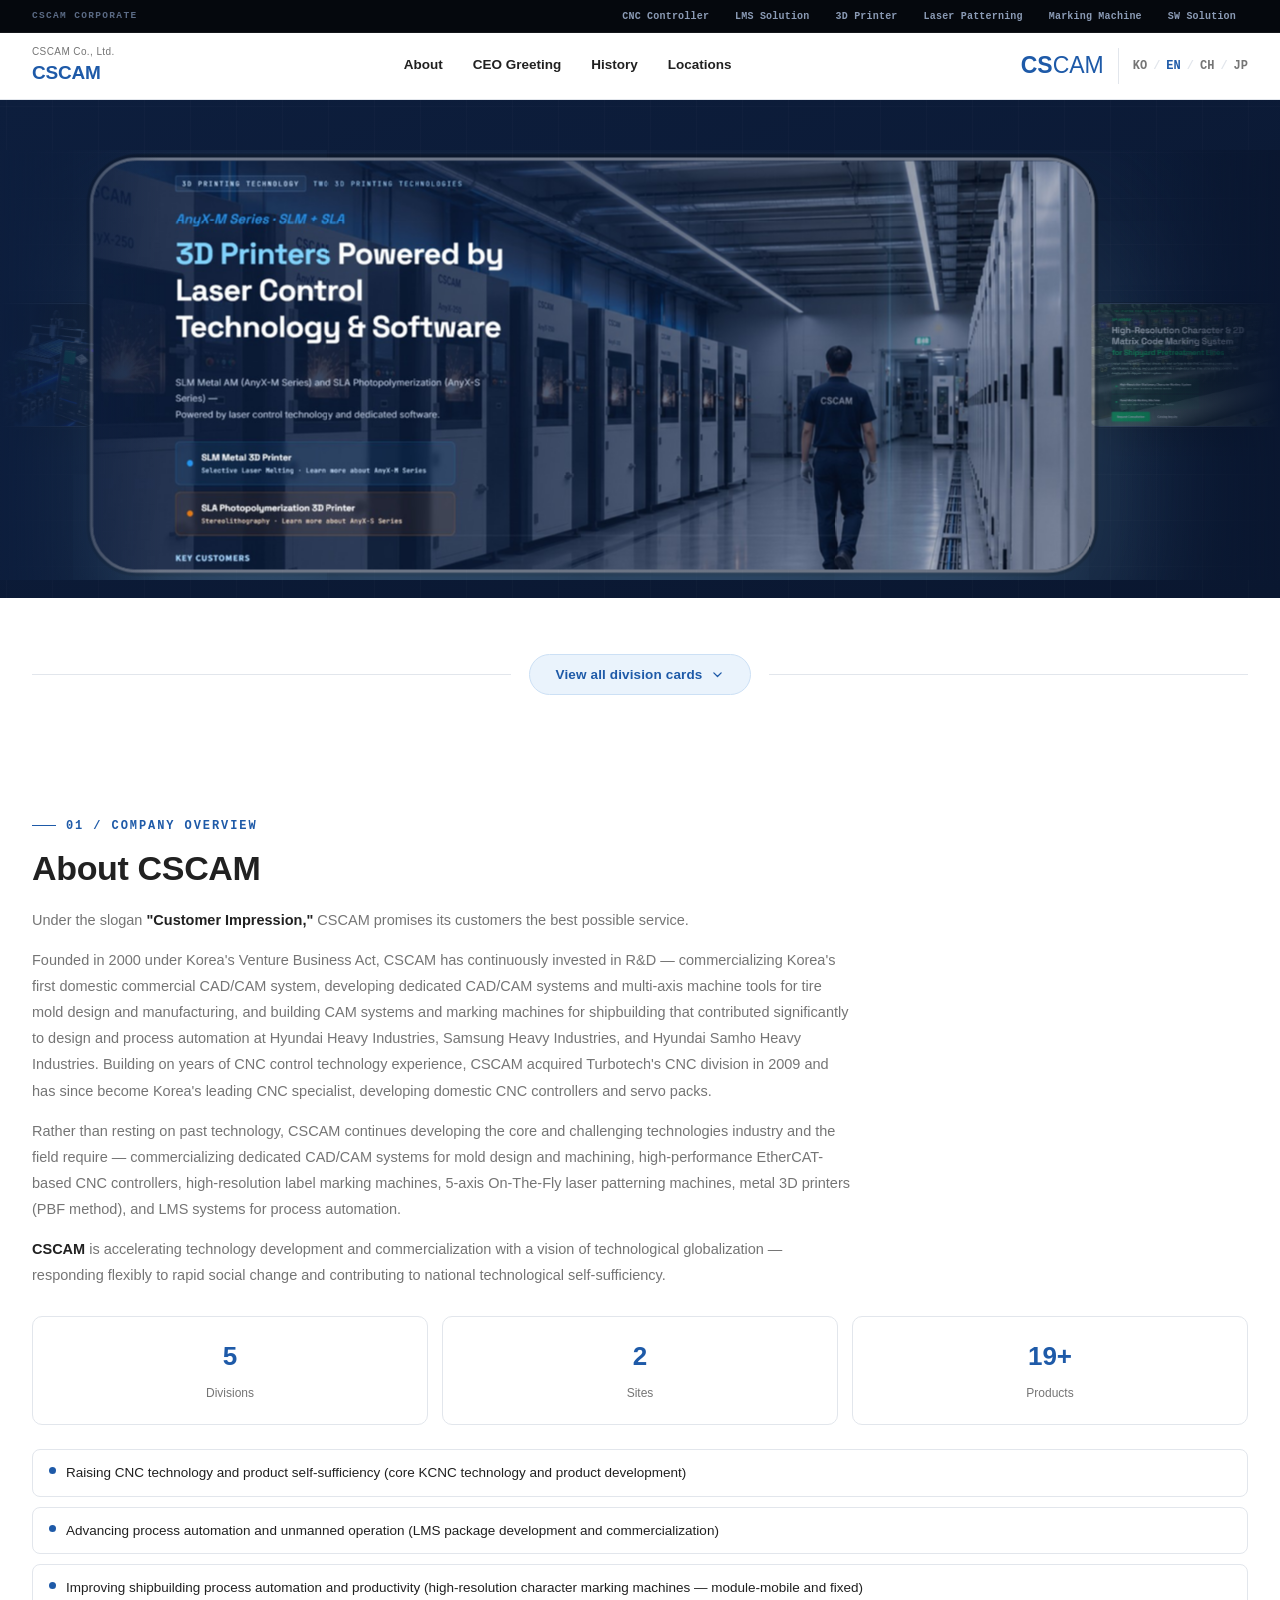
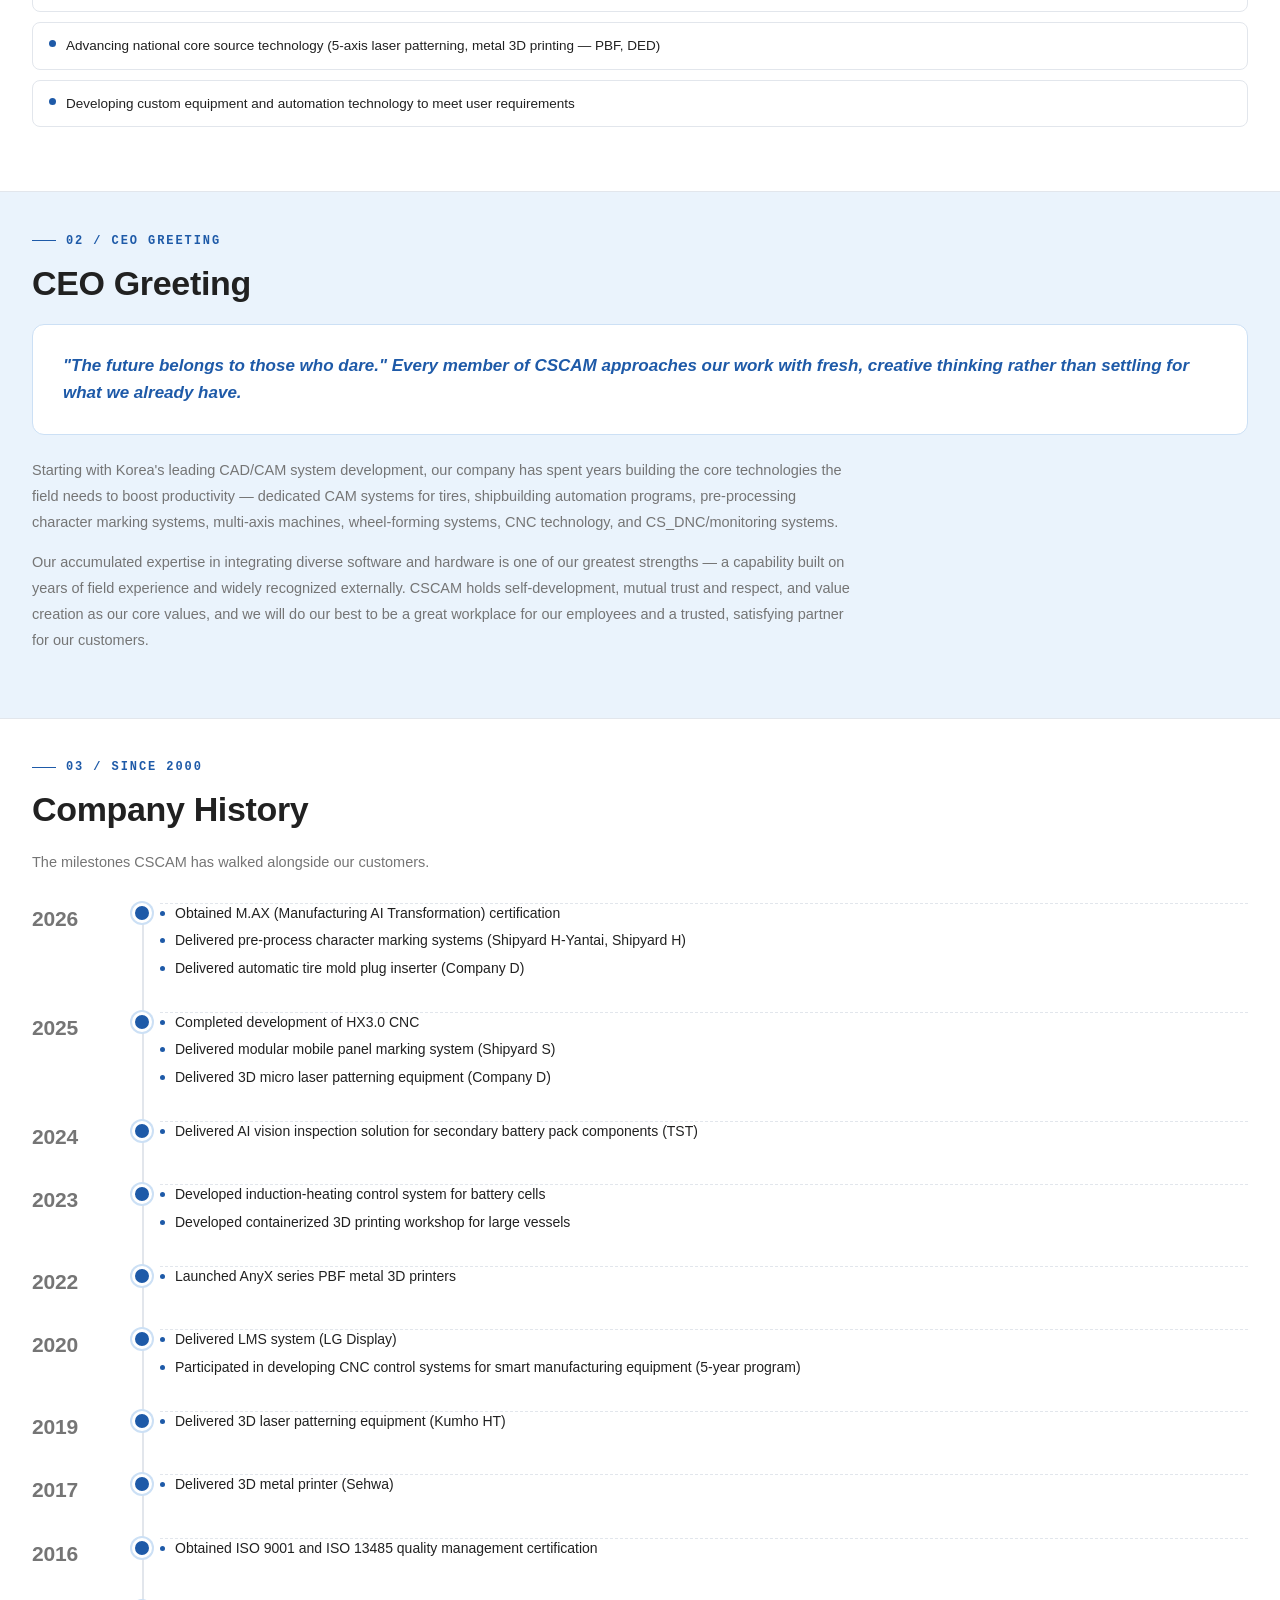
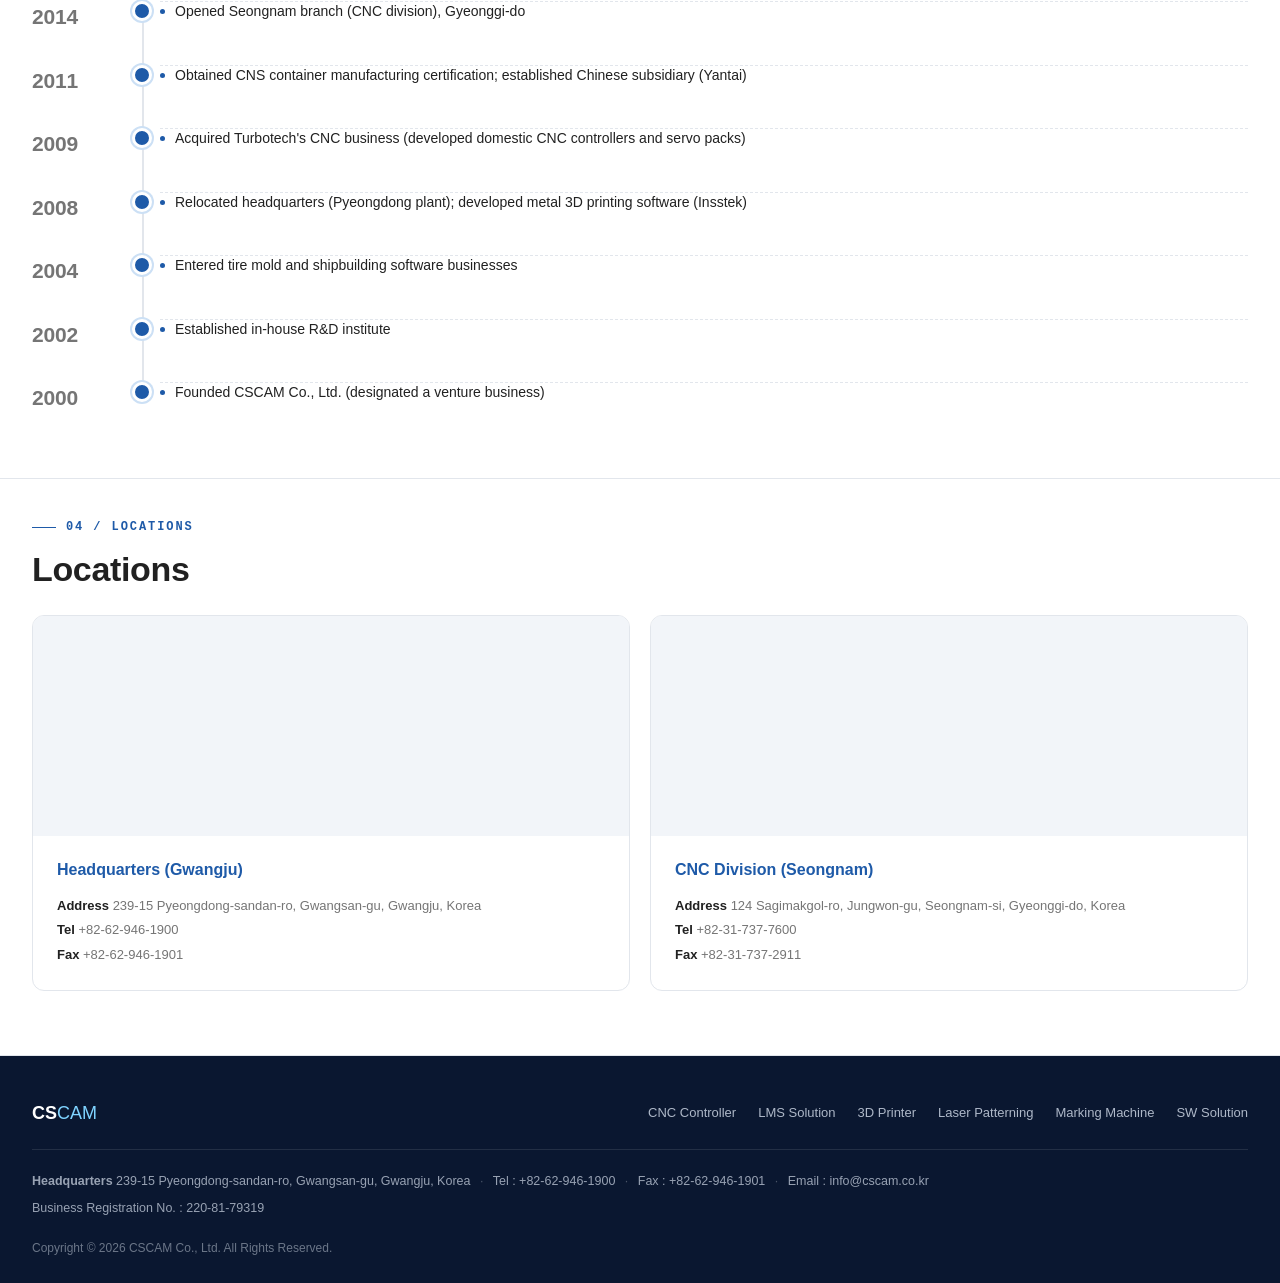
==== commit cceac1a9: "all" ====
--- a/en/index.html
+++ b/en/index.html
@@ -44,10 +44,6 @@
 <div class="header-spacer"></div>
 
 <section class="hub-hero">
-  <div class="container">
-    <h1>Cutting-edge solutions from <em>CSCAM</em>,<br>powered by intelligent convergence technology shaping the future of manufacturing</h1>
-    <p>Experience CSCAM's next-generation core solutions, where CNC, software, and AI come together as one.</p>
-  </div>
   <div class="hero-flow-wrap" id="heroFlowWrap" aria-hidden="true">
     <div class="hero-flow-track" id="heroFlowTrack">
       <a class="hero-flow-item" draggable="false" href="https://cnc.cscam.co.kr/?lang=en"><img src="../assets/img/card-cnc-en.jpg" alt="CNC Controller" loading="eager" draggable="false"></a>
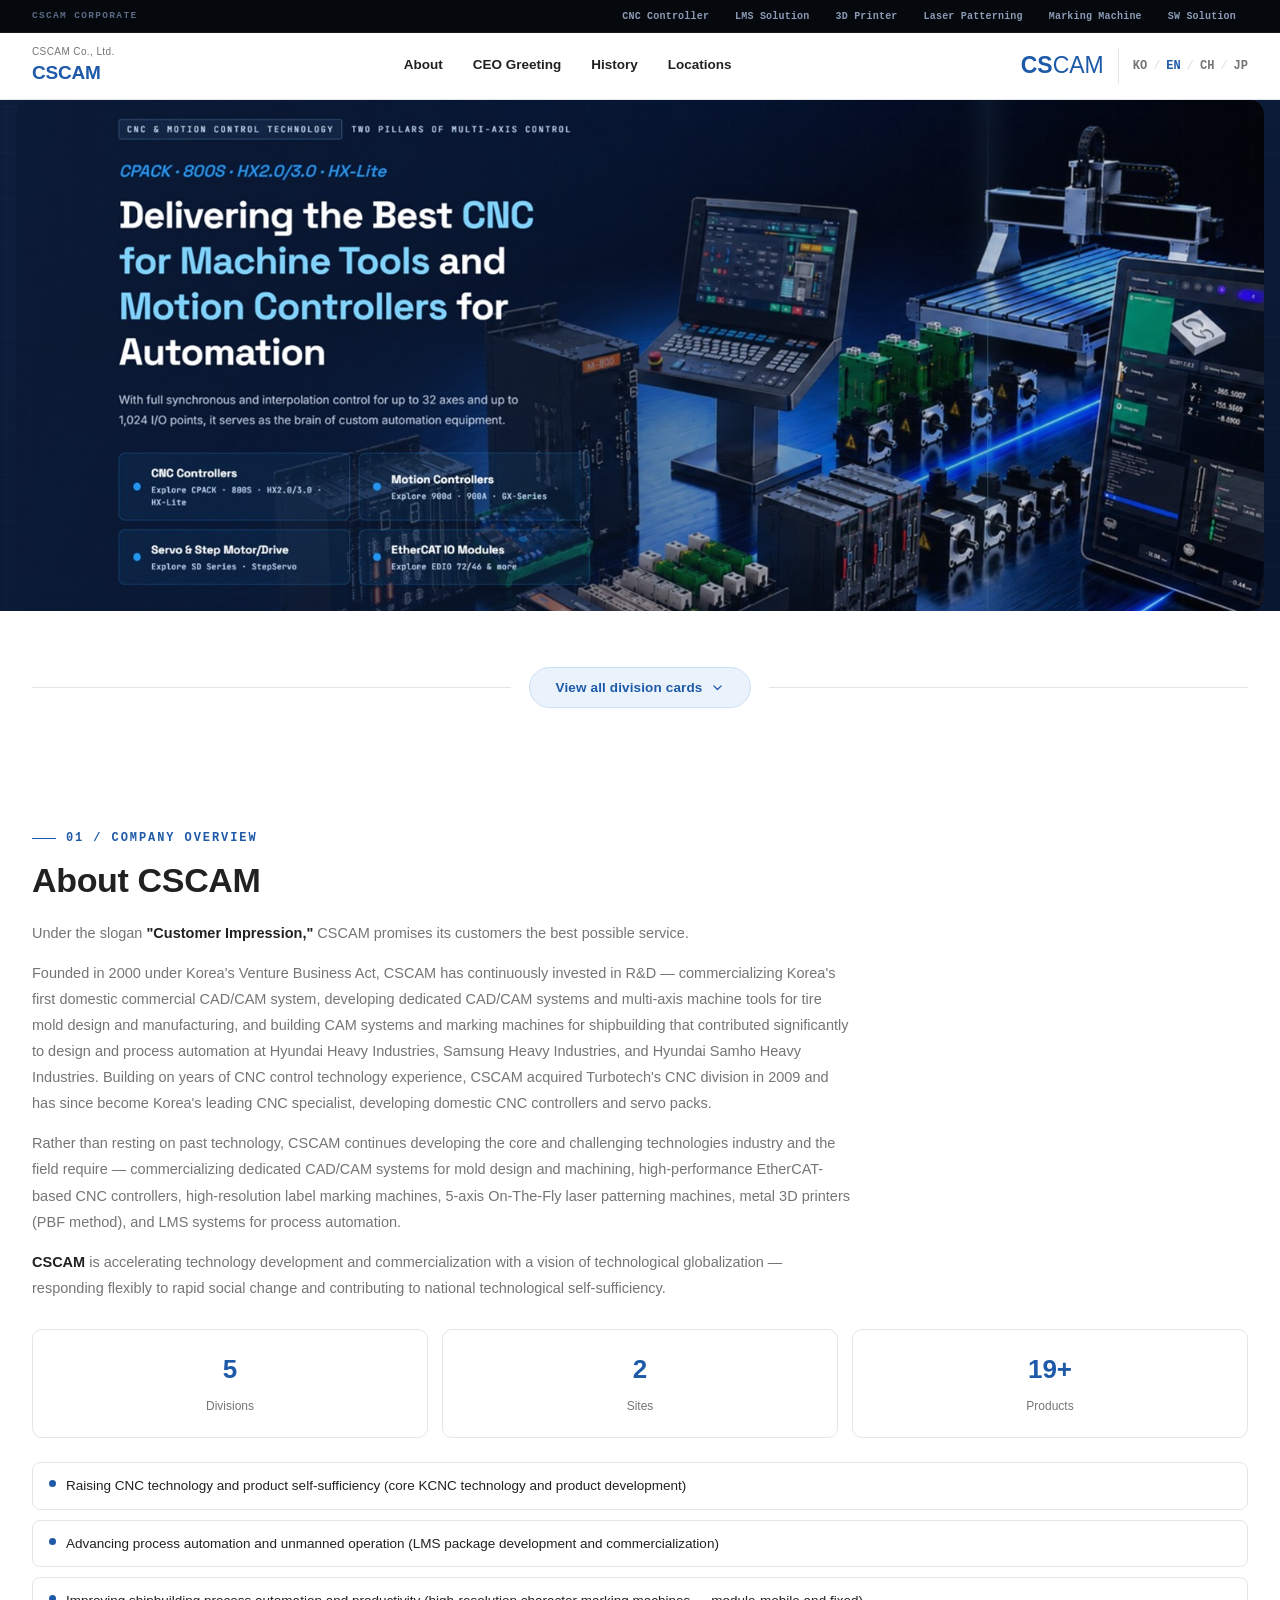
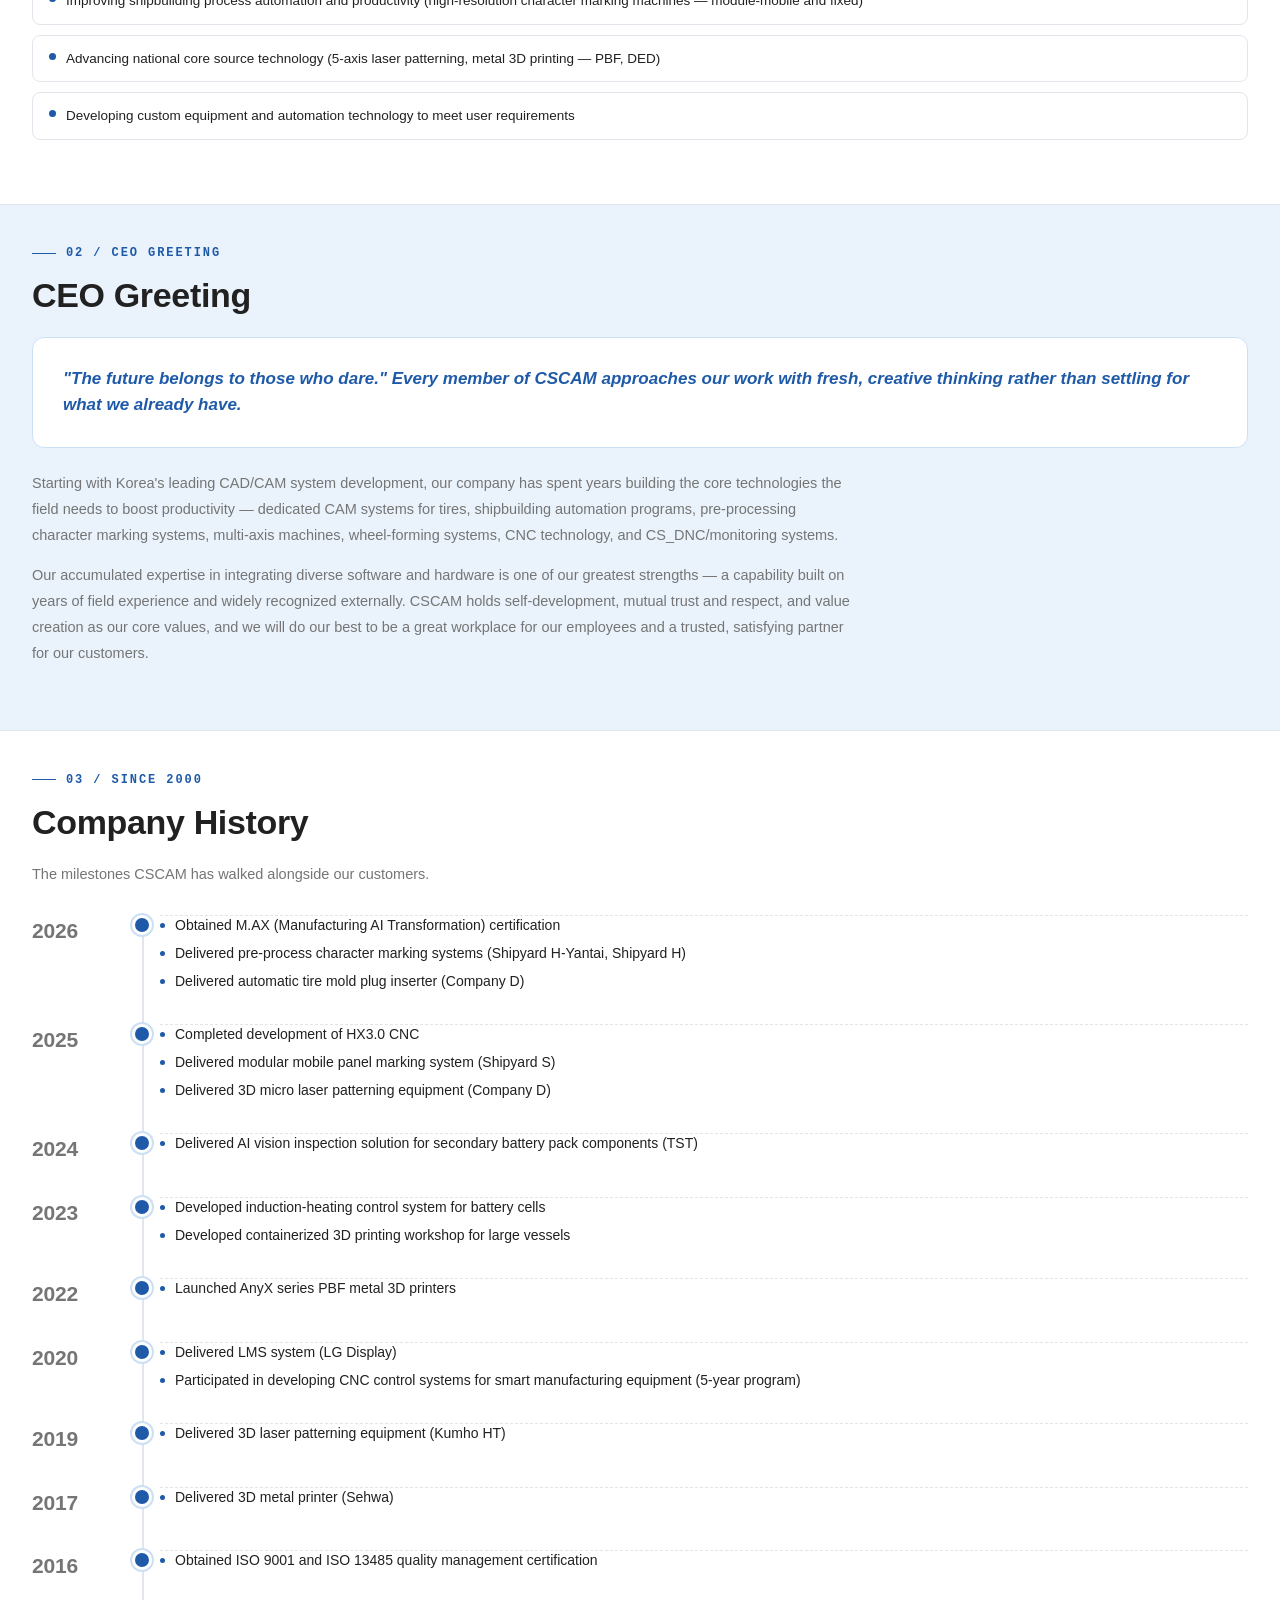
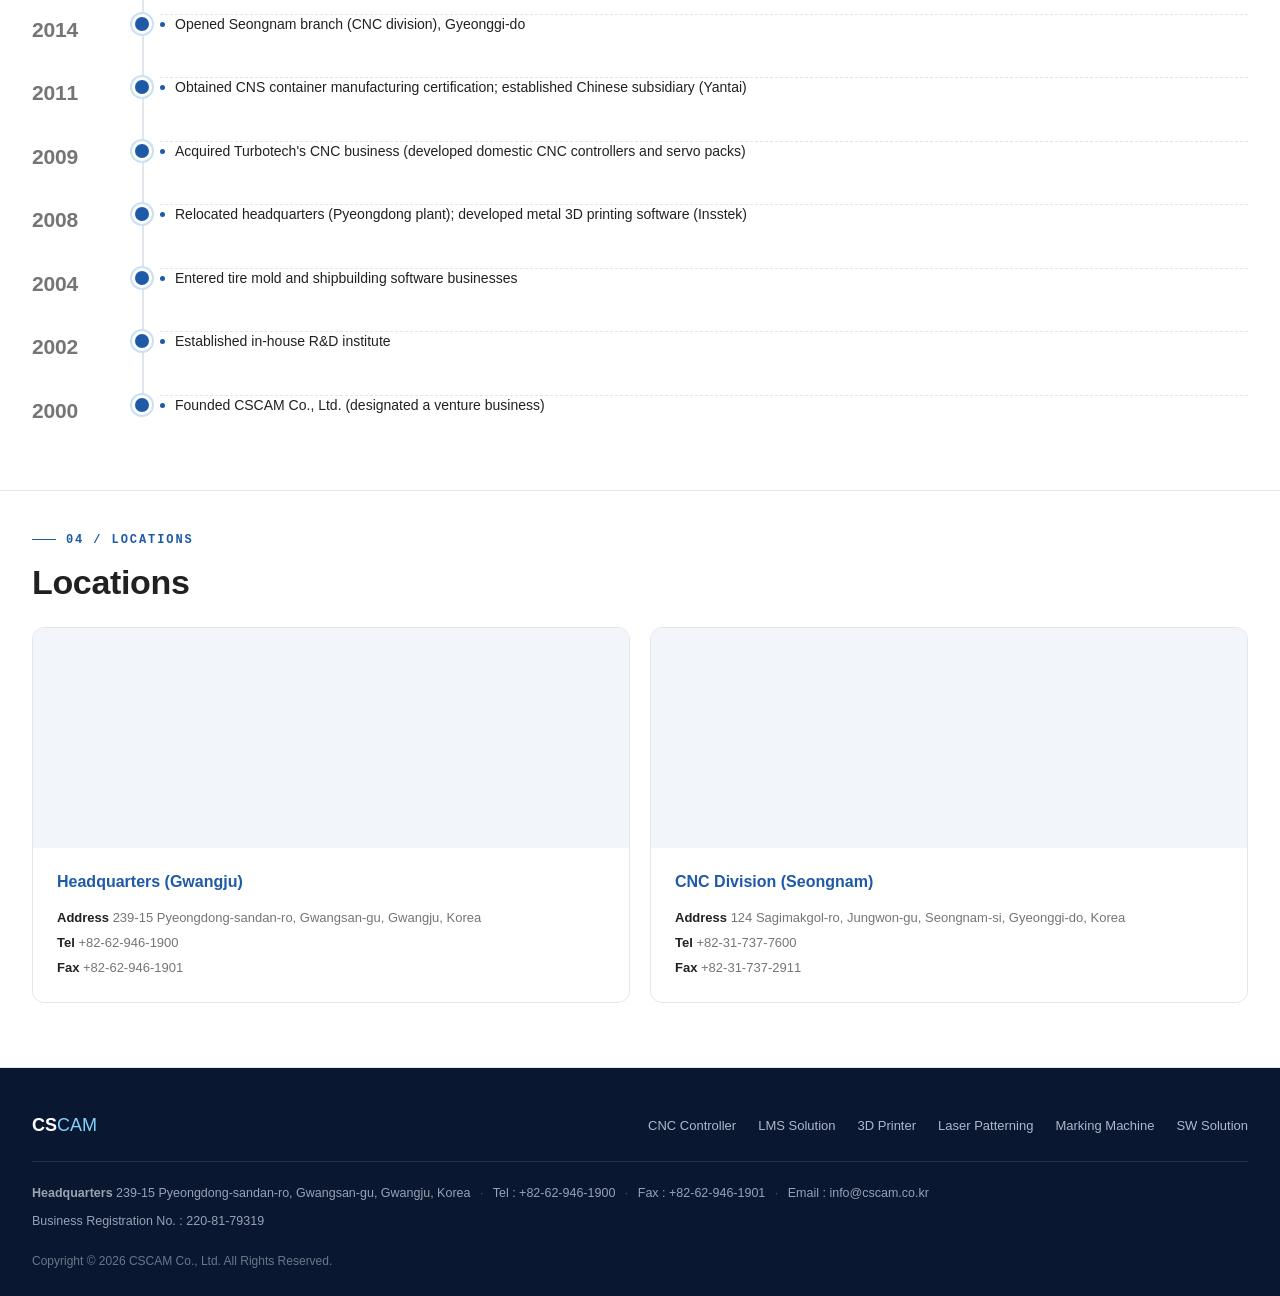
==== commit c861393e: "hub-all" ====
--- a/en/index.html
+++ b/en/index.html
@@ -44,20 +44,16 @@
 <div class="header-spacer"></div>
 
 <section class="hub-hero">
-  <div class="hero-flow-wrap" id="heroFlowWrap" aria-hidden="true">
-    <div class="hero-flow-track" id="heroFlowTrack">
-      <a class="hero-flow-item" draggable="false" href="https://cnc.cscam.co.kr/?lang=en"><img src="../assets/img/card-cnc-en.jpg" alt="CNC Controller" loading="eager" draggable="false"></a>
-      <a class="hero-flow-item" draggable="false" href="https://lms.cscam.co.kr/en/index.html"><img src="../assets/img/card-lms-en.jpg" alt="LMS Solution" loading="eager" draggable="false"></a>
-      <a class="hero-flow-item" draggable="false" href="https://3dp.cscam.co.kr/?lang=en"><img src="../assets/img/card-3dp-en.jpg" alt="3D Printer" loading="eager" draggable="false"></a>
-      <a class="hero-flow-item" draggable="false" href="https://laser.cscam.co.kr/?lang=en"><img src="../assets/img/card-laser-en.jpg" alt="Laser Patterning" loading="eager" draggable="false"></a>
-      <a class="hero-flow-item" draggable="false" href="https://marking.cscam.co.kr/?lang=en"><img src="../assets/img/card-marking-en.jpg" alt="Marking Machine" loading="eager" draggable="false"></a>
-      <a class="hero-flow-item" draggable="false" href="https://sw.cscam.co.kr/?lang=en"><img src="../assets/img/card-sw-en.jpg" alt="SW Solution" loading="eager" draggable="false"></a>
-      <a class="hero-flow-item" draggable="false" href="https://cnc.cscam.co.kr/?lang=en"><img src="../assets/img/card-cnc-en.jpg" alt="" loading="eager" draggable="false"></a>
-      <a class="hero-flow-item" draggable="false" href="https://lms.cscam.co.kr/en/index.html"><img src="../assets/img/card-lms-en.jpg" alt="" loading="eager" draggable="false"></a>
-      <a class="hero-flow-item" draggable="false" href="https://3dp.cscam.co.kr/?lang=en"><img src="../assets/img/card-3dp-en.jpg" alt="" loading="eager" draggable="false"></a>
-      <a class="hero-flow-item" draggable="false" href="https://laser.cscam.co.kr/?lang=en"><img src="../assets/img/card-laser-en.jpg" alt="" loading="eager" draggable="false"></a>
-      <a class="hero-flow-item" draggable="false" href="https://marking.cscam.co.kr/?lang=en"><img src="../assets/img/card-marking-en.jpg" alt="" loading="eager" draggable="false"></a>
-      <a class="hero-flow-item" draggable="false" href="https://sw.cscam.co.kr/?lang=en"><img src="../assets/img/card-sw-en.jpg" alt="" loading="eager" draggable="false"></a>
+  <div class="container">
+    <div class="hero-shift-wrap" id="heroShiftWrap" aria-hidden="true">
+      <div class="hero-shift-stage" id="heroShiftStage">
+        <a class="hero-shift-card" draggable="false" href="https://cnc.cscam.co.kr/?lang=en"><img src="../assets/img/card-cnc-en.jpg" alt="CNC Controller" loading="eager" draggable="false"></a>
+        <a class="hero-shift-card" draggable="false" href="https://lms.cscam.co.kr/en/index.html"><img src="../assets/img/card-lms-en.jpg" alt="LMS Solution" loading="eager" draggable="false"></a>
+        <a class="hero-shift-card" draggable="false" href="https://3dp.cscam.co.kr/?lang=en"><img src="../assets/img/card-3dp-en.jpg" alt="3D Printer" loading="eager" draggable="false"></a>
+        <a class="hero-shift-card" draggable="false" href="https://laser.cscam.co.kr/?lang=en"><img src="../assets/img/card-laser-en.jpg" alt="Laser Patterning" loading="eager" draggable="false"></a>
+        <a class="hero-shift-card" draggable="false" href="https://marking.cscam.co.kr/?lang=en"><img src="../assets/img/card-marking-en.jpg" alt="Marking Machine" loading="eager" draggable="false"></a>
+        <a class="hero-shift-card" draggable="false" href="https://sw.cscam.co.kr/?lang=en"><img src="../assets/img/card-sw-en.jpg" alt="SW Solution" loading="eager" draggable="false"></a>
+      </div>
     </div>
   </div>
 </section>
@@ -379,122 +375,104 @@
 </script>
 <script>
 (function(){
-  var wrap = document.getElementById("heroFlowWrap");
-  var track = document.getElementById("heroFlowTrack");
-  if (!wrap || !track) return;
+  // 연속으로 흐르지 않고, 중앙 카드 1개만 최대 크기로 보여주다가 일정 시간 뒤
+  // 다음 카드로 "교체(shift)"되는 방식. 좌/우에 다른 카드가 겹쳐 보이지 않도록
+  // 중앙이 아닌 카드는 전부 같은 자리에서 작게 접힌 채 숨어 있음(단순 크로스페이드).
+  var wrap = document.getElementById("heroShiftWrap");
+  var stage = document.getElementById("heroShiftStage");
+  if (!wrap || !stage) return;
   if (window.matchMedia && window.matchMedia("(prefers-reduced-motion: reduce)").matches) return;
 
-  var items = Array.prototype.slice.call(track.children);
-  var half = items.length / 2;
-  var pos = 0;
-  var speed = 136; // px per second (흐르는 속도 추가 2배)
-  var dir = -1; // 흐름 방향(-1: 좌측으로, 1: 우측으로) - 드래그로 바뀔 수 있음
-  var lastTs = null;
-  var loopWidth = 0;
-  var holdMs = 1500; // 중앙 최대화 구간을 통과하는 데 걸리는 시간(가로 중앙에서 좌우 대칭)
-  var plateauHalf = speed * (holdMs / 1000) / 2; // 중앙 기준 좌우 대칭 "최대 크기 유지" 반폭
-  var rampDist = 80; // 유지 구간 양옆에서 원래 크기로 줄어드는/커지는 거리 (다음 카드와 겹치게 늘림 -> 부드러운 교차)
-  var peakAmp = 2.35; // 중앙 확대 배율(모바일에서는 화면을 넘지 않도록 축소)
-  function updatePeakAmp(){ peakAmp = window.innerWidth <= 720 ? 0.9 : 2.35; }
-  updatePeakAmp();
-  window.addEventListener("resize", updatePeakAmp);
-
-  function layout(){
-    if (items.length < half + 1) { loopWidth = 0; return; }
-    loopWidth = items[half].offsetLeft - items[0].offsetLeft;
+  var cards = Array.prototype.slice.call(stage.children);
+  var n = cards.length;
+  if (n < 2) return;
+  var current = 0;
+  var holdMs = 1500; // 중앙에 완전히 도착한 뒤 정지 상태로 유지되는 시간
+  var transitionMs = 750; // CSS transition 시간(assets/css/style.css의 .hero-shift-card transition과 일치, 관성 곡선)
+  var autoTimer = null;
+
+  function render(){
+    // 최초 진입 시에만 사용: 애니메이션 없이 현재 카드를 중앙에, 나머지는 오른쪽 대기 상태로 배치
+    cards.forEach(function(card, i){
+      card.classList.remove("pos-center", "pos-left", "pos-right");
+      card.classList.add(i === current ? "pos-center" : "pos-right");
+    });
   }
-  layout();
-  window.addEventListener("resize", layout);
-  window.addEventListener("load", layout);
-
-  function tick(ts){
-    if (lastTs === null) lastTs = ts;
-    var dt = Math.min((ts - lastTs) / 1000, 0.05);
-    lastTs = ts;
-
-    if (!dragging) {
-      pos += dir * speed * dt;
-      if (loopWidth > 0) {
-        if (pos <= -loopWidth) pos += loopWidth;
-        else if (pos > 0) pos -= loopWidth;
-      }
-      track.style.transform = "translateY(-50%) translateX(" + pos + "px)";
-    }
-
-    var wrapRect = wrap.getBoundingClientRect();
-    var centerX = wrapRect.left + wrapRect.width / 2;
-    items.forEach(function(it){
-      var r = it.getBoundingClientRect();
-      var itemCenter = r.left + r.width / 2;
-      var actualDist = Math.abs(itemCenter - centerX);
-
-      // 중앙을 기준으로 좌우 대칭인 "고원" 구간: 이 안에 있으면 항상 최대 크기 (상태 저장 없이 순수 위치 기반이라 꼬일 일이 없음)
-      var rampIn = Math.max(0, actualDist - plateauHalf);
-      var ratio = Math.min(rampIn / rampDist, 1);
-      var eased = ratio * ratio * (3 - 2 * ratio); // smoothstep: 서서히 커졌다가 서서히 줄어듦
-      var scale = 1 + (1 - eased) * peakAmp; // 중앙 최대 배율(데스크톱 3.35배 / 모바일 1.9배) -> 원래 크기(1.0배)
-      var opacity = 1 - eased * 0.4;
-      it.style.transform = "scale(" + scale.toFixed(3) + ")";
-      it.style.opacity = opacity.toFixed(2);
-      it.style.zIndex = String(Math.round((1 - ratio) * 100));
-      if (ratio < 0.14) it.classList.add("is-active");
-      else it.classList.remove("is-active");
-    });
-
-    requestAnimationFrame(tick);
+
+  function scheduleAuto(){
+    clearTimeout(autoTimer);
+    autoTimer = setTimeout(function(){
+      shift(1); // 입력이 없을 때는 항상 정방향으로 자동 진행
+    }, holdMs + transitionMs);
   }
-  requestAnimationFrame(tick);
-
-  // 마우스 드래그 / 터치로 흐르는 방향을 직접 바꾸는 기능(KO의 카드 교체 방식과 비교용).
-  // 입력이 없으면 계속 dir 방향으로 자동으로 흐르고, 드래그하면 손가락/마우스를 따라
-  // 실시간으로 흐르다가 놓는 순간 그 드래그 방향이 이후의 자동 흐름 방향이 됨.
-  var dragging = false, lastX = null, dragMoved = false, suppressClick = false, capturedId = null;
-  var MOVE_THRESHOLD = 3; // 이 이상 움직여야 "드래그로 확정"하고 포인터를 캡처(단순 클릭은 절대 캡처하지 않도록)
-  wrap.style.touchAction = "pan-y";
-  wrap.style.cursor = "grab";
+
+  function shift(dir){
+    // dir>0(정방향): 기존 카드는 왼쪽으로 빠져나가고, 다음 카드는 오른쪽에서 날아들어옴
+    // dir<0(역방향/역드래그): 반대로 기존 카드는 오른쪽으로, 다음 카드는 왼쪽에서 날아들어옴
+    var prevIdx = current;
+    current = (current + dir + n) % n;
+    var prevCard = cards[prevIdx];
+    var nextCard = cards[current];
+    if (prevCard === nextCard) return; // 카드가 1장뿐인 경우 안전장치
+
+    prevCard.classList.remove("pos-center");
+    prevCard.classList.add(dir > 0 ? "pos-left" : "pos-right");
+
+    // 들어오는 카드를 진행 방향 쪽에 트랜지션 없이 순간이동시킨 뒤, 다음 프레임에 중앙으로 슬라이드 인
+    nextCard.classList.remove("pos-left", "pos-right", "pos-center");
+    nextCard.classList.add("no-transition");
+    nextCard.classList.add(dir > 0 ? "pos-right" : "pos-left");
+    void nextCard.offsetWidth; // 강제 리플로우로 위치를 즉시 반영
+    nextCard.classList.remove("no-transition", "pos-left", "pos-right");
+    nextCard.classList.add("pos-center");
+
+    scheduleAuto(); // 수동으로 넘긴 경우에도 여기서부터 다시 1.5초 자동 타이머 재시작
+  }
+
+  render();
+  scheduleAuto();
+
+  // 마우스 드래그 / 터치 스와이프로 원하는 방향으로 한 칸씩 넘기기
+  var DRAG_THRESHOLD = 40; // 이 이상 움직이면 스와이프로 인정(px)
+  var TAP_THRESHOLD = 8;   // 이 이하 움직임은 그냥 클릭(카드 링크 이동)으로 처리
+  var startX = null, dragging = false, moved = false, suppressClick = false, capturedId = null;
 
   wrap.addEventListener("pointerdown", function(e){
     if (e.pointerType === "mouse" && e.button !== 0) return;
+    startX = e.clientX;
     dragging = true;
-    lastX = e.clientX;
-    dragMoved = false;
-    // 포인터 캡처는 pointerdown에서 바로 걸지 않음 - 즉시 캡처하면 일부 브라우저에서
-    // 단순 클릭(카드 링크 이동)까지 함께 막혀버리는 문제가 있었음.
+    moved = false;
+    // 포인터 캡처는 "실제로 드래그로 확정된 순간"에만 걸어야 함.
+    // pointerdown에서 바로 캡처하면 일부 브라우저에서 단순 클릭(카드 링크 이동)까지 막혀버림.
   });
   wrap.addEventListener("pointermove", function(e){
     if (!dragging) return;
-    var dx = e.clientX - lastX;
-    lastX = e.clientX;
-    if (dx === 0) return;
-    if (!dragMoved && Math.abs(dx) > MOVE_THRESHOLD) {
-      dragMoved = true;
-      wrap.style.cursor = "grabbing";
+    if (!moved && Math.abs(e.clientX - startX) > TAP_THRESHOLD) {
+      moved = true;
+      wrap.classList.add("is-dragging");
       if (wrap.setPointerCapture) {
-        try { wrap.setPointerCapture(e.pointerId); capturedId = e.pointerId; } catch (err) {}
+        try { wrap.setPointerCapture(e.pointerId); capturedId = e.pointerId; } catch(err) {}
       }
     }
-    pos += dx;
-    if (loopWidth > 0) {
-      if (pos <= -loopWidth) pos += loopWidth;
-      else if (pos > 0) pos -= loopWidth;
-    }
-    track.style.transform = "translateY(-50%) translateX(" + pos + "px)";
-    dir = dx > 0 ? 1 : -1; // 드래그 방향에 맞춰 이후 자동 흐름 방향도 갱신
   });
   function endDrag(e){
     if (!dragging) return;
     dragging = false;
-    wrap.style.cursor = "grab";
+    wrap.classList.remove("is-dragging");
     if (capturedId !== null && wrap.releasePointerCapture) {
-      try { wrap.releasePointerCapture(capturedId); } catch (err) {}
+      try { wrap.releasePointerCapture(capturedId); } catch(err) {}
       capturedId = null;
     }
-    if (dragMoved) suppressClick = true;
+    var dx = (e.clientX != null ? e.clientX : startX) - startX;
+    if (Math.abs(dx) >= DRAG_THRESHOLD) {
+      suppressClick = true;
+      shift(dx < 0 ? 1 : -1); // 왼쪽으로 스와이프: 다음 카드, 오른쪽으로 스와이프: 이전 카드
+    }
   }
   wrap.addEventListener("pointerup", endDrag);
-  wrap.addEventListener("pointercancel", function(){ dragging = false; wrap.style.cursor = "grab"; });
-  // 드래그 직후에는 카드 링크로 바로 이동하지 않도록 클릭을 한 번 막음
-  track.addEventListener("click", function(e){
+  wrap.addEventListener("pointercancel", function(){ dragging = false; wrap.classList.remove("is-dragging"); });
+  // 드래그로 판정된 동작 직후에는 카드 링크로 바로 이동하지 않도록 클릭을 한 번 막음
+  stage.addEventListener("click", function(e){
     if (suppressClick) { e.preventDefault(); e.stopPropagation(); suppressClick = false; }
   }, true);
 })();
@@ -514,7 +492,7 @@
     "https://marking.cscam.co.kr/?lang=en": { local: "../../cscam-marking/index.html?lang=en", gh: GH + "/cscam-marking/index.html?lang=en" },
     "https://sw.cscam.co.kr/?lang=en": { local: "../../cscam-sw/index.html?lang=en", gh: GH + "/cscam-sw/index.html?lang=en" }
   };
-  document.querySelectorAll(".division-card, .family-bar-nav a, .hero-flow-item").forEach(function(a){
+  document.querySelectorAll(".division-card, .family-bar-nav a, .hero-shift-card").forEach(function(a){
     var href = a.getAttribute("href");
     var entry = map[href];
     if (entry) a.setAttribute("href", isLocal ? entry.local : entry.gh);
--- a/assets/css/style.css
+++ b/assets/css/style.css
@@ -86,7 +86,7 @@
 /* Hero */
 .hub-hero {
   position: relative; overflow: hidden;
-  padding: 16px 0 18px;
+  padding: 0;
   background: linear-gradient(160deg, var(--navy) 0%, var(--navy-2) 100%);
   text-align: center;
 }
@@ -147,61 +147,44 @@
   .hero-flow-item { width: 190px; }
 }
 
-/* Hero shift showcase (신규 제안: 흐르지 않고 1.5초 간격으로 중앙 카드가 교체되는 방식) */
+/* Hero shift showcase (중앙 카드 1개만 표시, 테두리 없음, 하단 division-card보다 1.2배 크게 — 실제 박스 크기 자체를 키워서 가로/세로가 잘리지 않고 그대로 다 보이도록 함) */
 .hero-shift-wrap {
-  position: relative; margin-top: 34px; height: 430px; overflow: hidden;
+  /* margin:0 auto는 폭이 부모보다 넓어지면(돌출) 브라우저가 auto 마진을 0으로 취급해 좌측이 밀리는 문제가 있어,
+     left:50% + translateX(-50%)로 컨테이너(=하단 6개 카드와 동일한 .container) 중앙선 기준 강제 중앙정렬 */
+  position: relative; left: 50%; transform: translateX(-50%);
+  overflow: hidden; border-radius: 14px;
+  aspect-ratio: 1559 / 638;
+  width: 120%; max-width: calc(100vw - 32px); /* 컨테이너보다 넓게 돌출(양쪽 최소 16px 여백만 확보) */
   touch-action: pan-y; cursor: grab; user-select: none; -webkit-user-select: none;
 }
 .hero-shift-wrap.is-dragging { cursor: grabbing; }
-.hero-shift-wrap::before, .hero-shift-wrap::after {
-  content: ""; position: absolute; top: 0; bottom: 0; width: 160px; z-index: 6; pointer-events: none;
-}
-.hero-shift-wrap::before { left: 0; background: linear-gradient(to right, var(--navy) 0%, rgba(13,30,61,0) 100%); }
-.hero-shift-wrap::after { right: 0; background: linear-gradient(to left, var(--navy-2) 0%, rgba(10,23,48,0) 100%); }
 .hero-shift-stage {
-  position: absolute; top: 50%; left: 50%; width: 0; height: 0;
+  position: absolute; inset: 0;
 }
 .hero-shift-card {
-  position: absolute; top: 0; left: 0; width: 300px; border-radius: 14px; overflow: hidden;
-  border: 1px solid rgba(255,255,255,.22);
-  box-shadow: 0 14px 34px rgba(0,0,0,.4), 0 0 0 1px rgba(0,0,0,.35);
+  position: absolute; inset: 0; width: 100%; height: 100%; border-radius: 14px; overflow: hidden;
   display: block; text-decoration: none; cursor: pointer; transform-origin: center center;
   -webkit-user-drag: none; user-select: none; -webkit-touch-callout: none;
-  transition: transform .65s cubic-bezier(.4,0,.2,1), opacity .5s ease, box-shadow .35s ease, border-color .35s ease;
-  transform: translate(-50%, -50%) scale(.86);
-  opacity: .75; z-index: 3;
-}
+  /* 관성 효과: 가속(빠르게 출발)-등속(구간 대부분 일정한 속도)-감속(멈추기 직전 서서히)으로 이동 */
+  transition: transform .75s cubic-bezier(.83,0,.17,1), opacity .5s ease;
+  transform: translateX(100%);
+  opacity: 0; z-index: 1; pointer-events: none;
+}
+.hero-shift-card.no-transition { transition: none !important; }
 .hero-shift-card img {
-  display: block; width: 100%; aspect-ratio: 1559/638; object-fit: cover; pointer-events: none;
+  display: block; width: 100%; height: 100%; object-fit: cover; pointer-events: none;
 }
 .hero-shift-card.pos-center {
-  transform: translate(-50%, -50%) scale(3.35);
-  opacity: 1; z-index: 5;
-  border-color: rgba(255,255,255,.4);
-  box-shadow: 0 24px 54px rgba(127,196,255,.4), 0 14px 34px rgba(0,0,0,.5), 0 0 0 1px rgba(0,0,0,.35);
+  transform: translateX(0); /* 확대는 wrap 박스 자체 크기(120%)로 처리 — scale이 아니므로 가로/세로가 잘리지 않고 그대로 보임 */
+  opacity: 1; z-index: 5; pointer-events: auto;
 }
 .hero-shift-card.pos-left {
-  transform: translate(calc(-50% - 620px), -50%) scale(.86);
+  transform: translateX(-100%);
+  opacity: 0; z-index: 3;
 }
 .hero-shift-card.pos-right {
-  transform: translate(calc(-50% + 620px), -50%) scale(.86);
-}
-.hero-shift-card.pos-hidden-left {
-  transform: translate(calc(-50% - 1240px), -50%) scale(.7);
-  opacity: 0; z-index: 1; pointer-events: none;
-}
-.hero-shift-card.pos-hidden-right {
-  transform: translate(calc(-50% + 1240px), -50%) scale(.7);
-  opacity: 0; z-index: 1; pointer-events: none;
-}
-@media (max-width: 720px) {
-  .hero-shift-wrap { height: 280px; margin-top: 22px; }
-  .hero-shift-card { width: 190px; }
-  .hero-shift-card.pos-center { transform: translate(-50%, -50%) scale(1.9); }
-  .hero-shift-card.pos-left { transform: translate(calc(-50% - 270px), -50%) scale(.86); }
-  .hero-shift-card.pos-right { transform: translate(calc(-50% + 270px), -50%) scale(.86); }
-  .hero-shift-card.pos-hidden-left { transform: translate(calc(-50% - 540px), -50%) scale(.7); }
-  .hero-shift-card.pos-hidden-right { transform: translate(calc(-50% + 540px), -50%) scale(.7); }
+  transform: translateX(100%);
+  opacity: 0; z-index: 3;
 }
 
 /* Division cards */
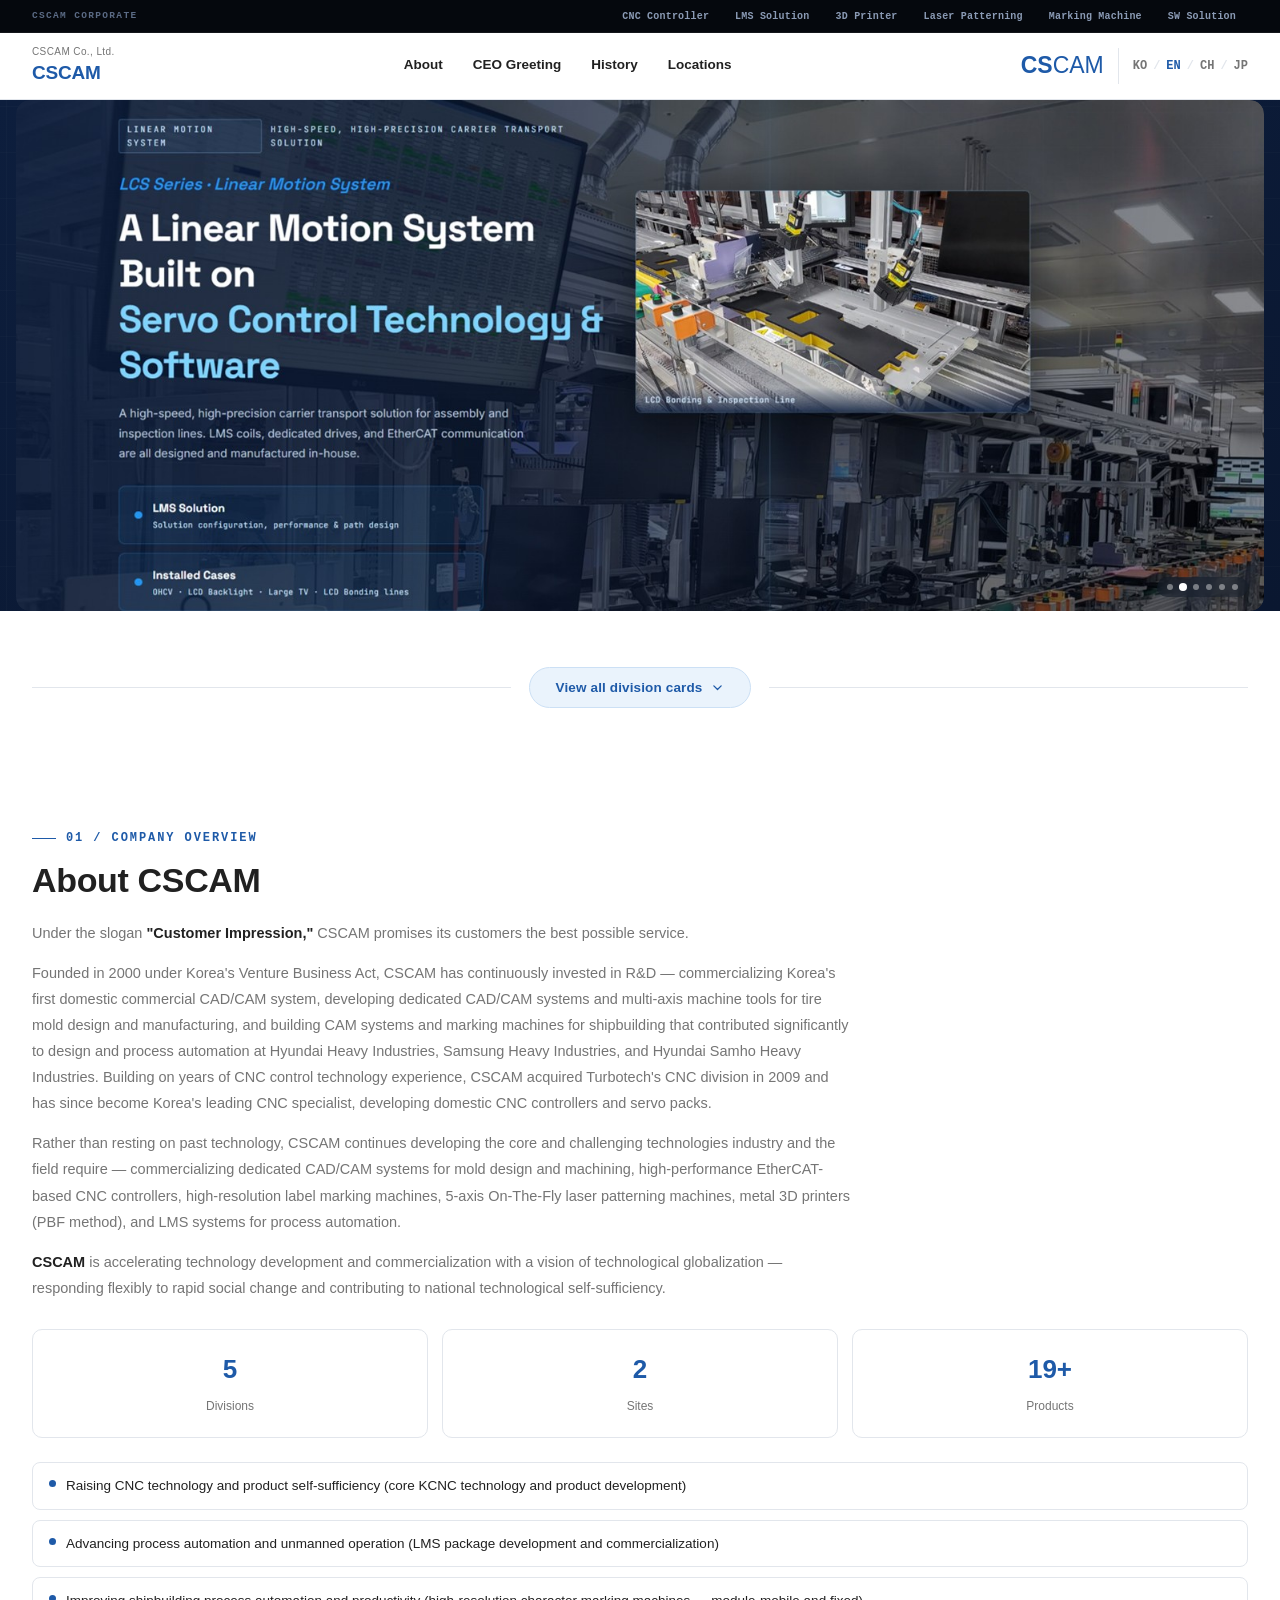
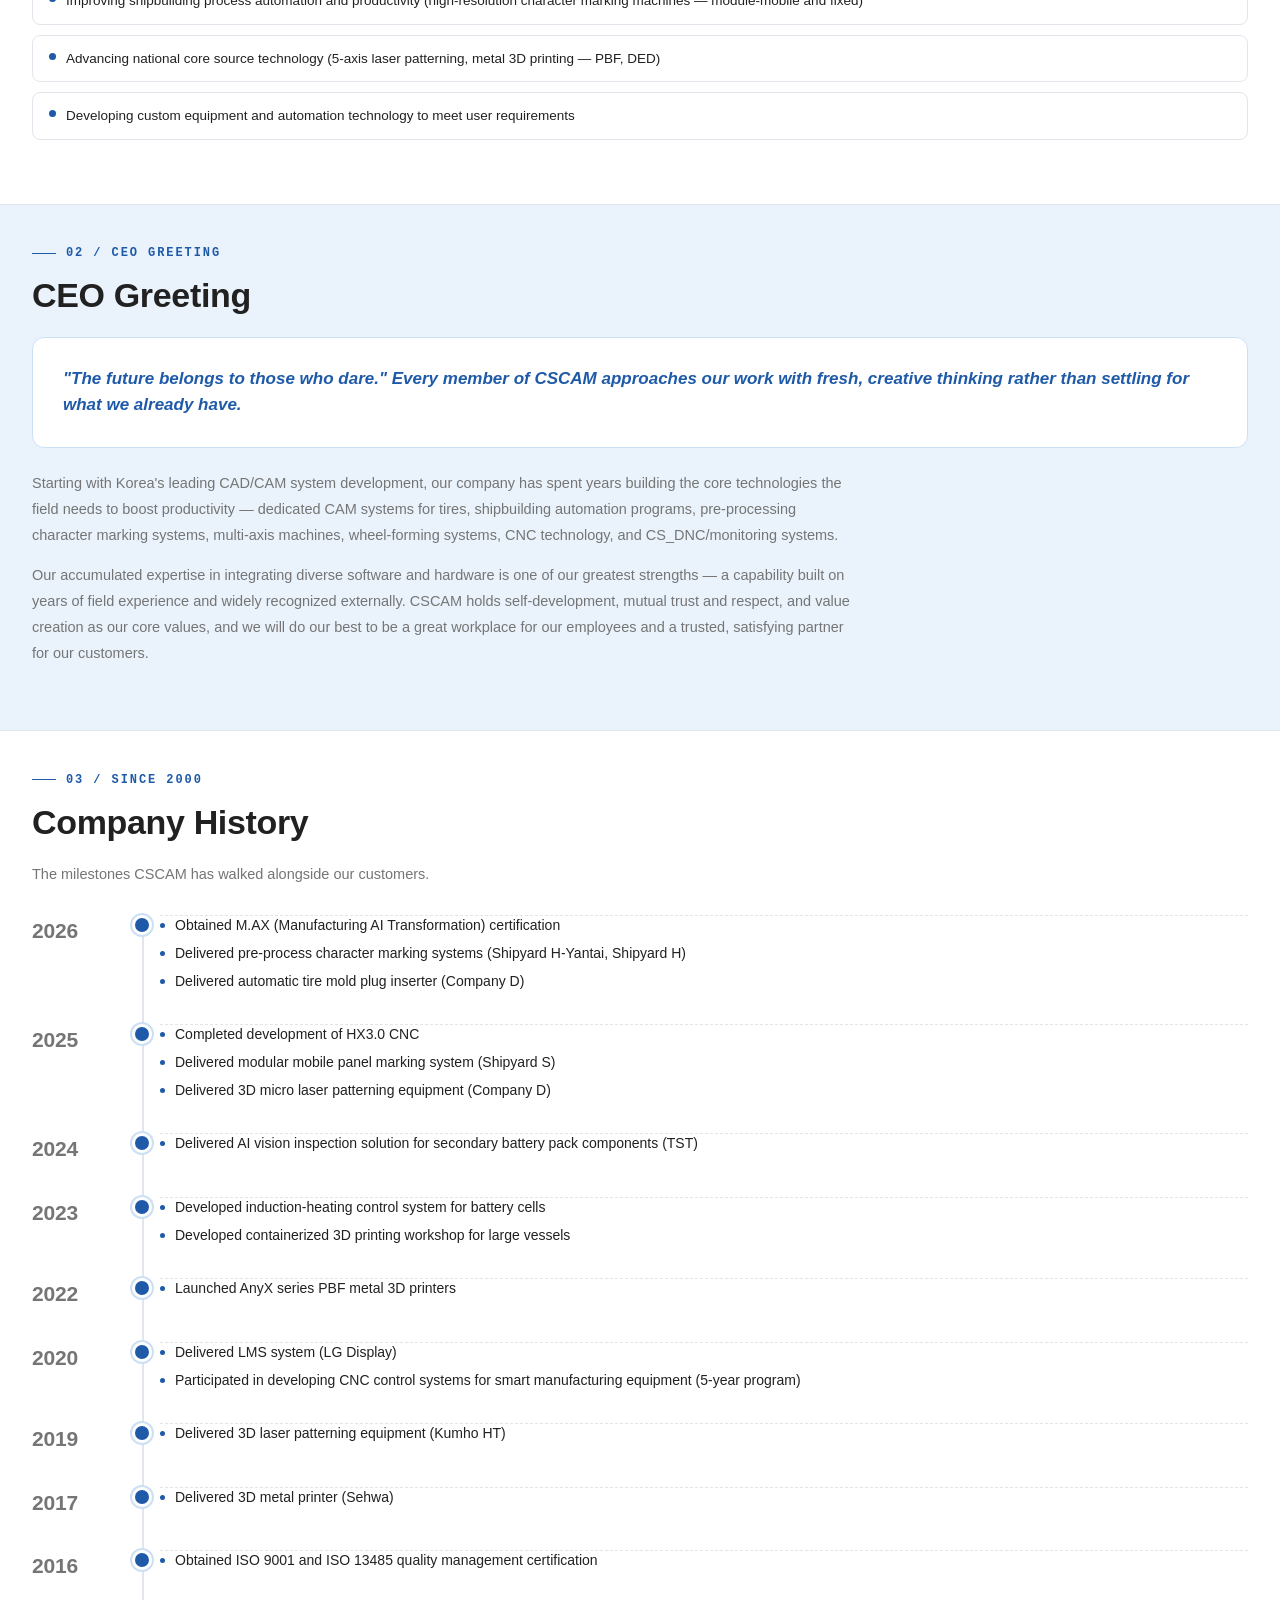
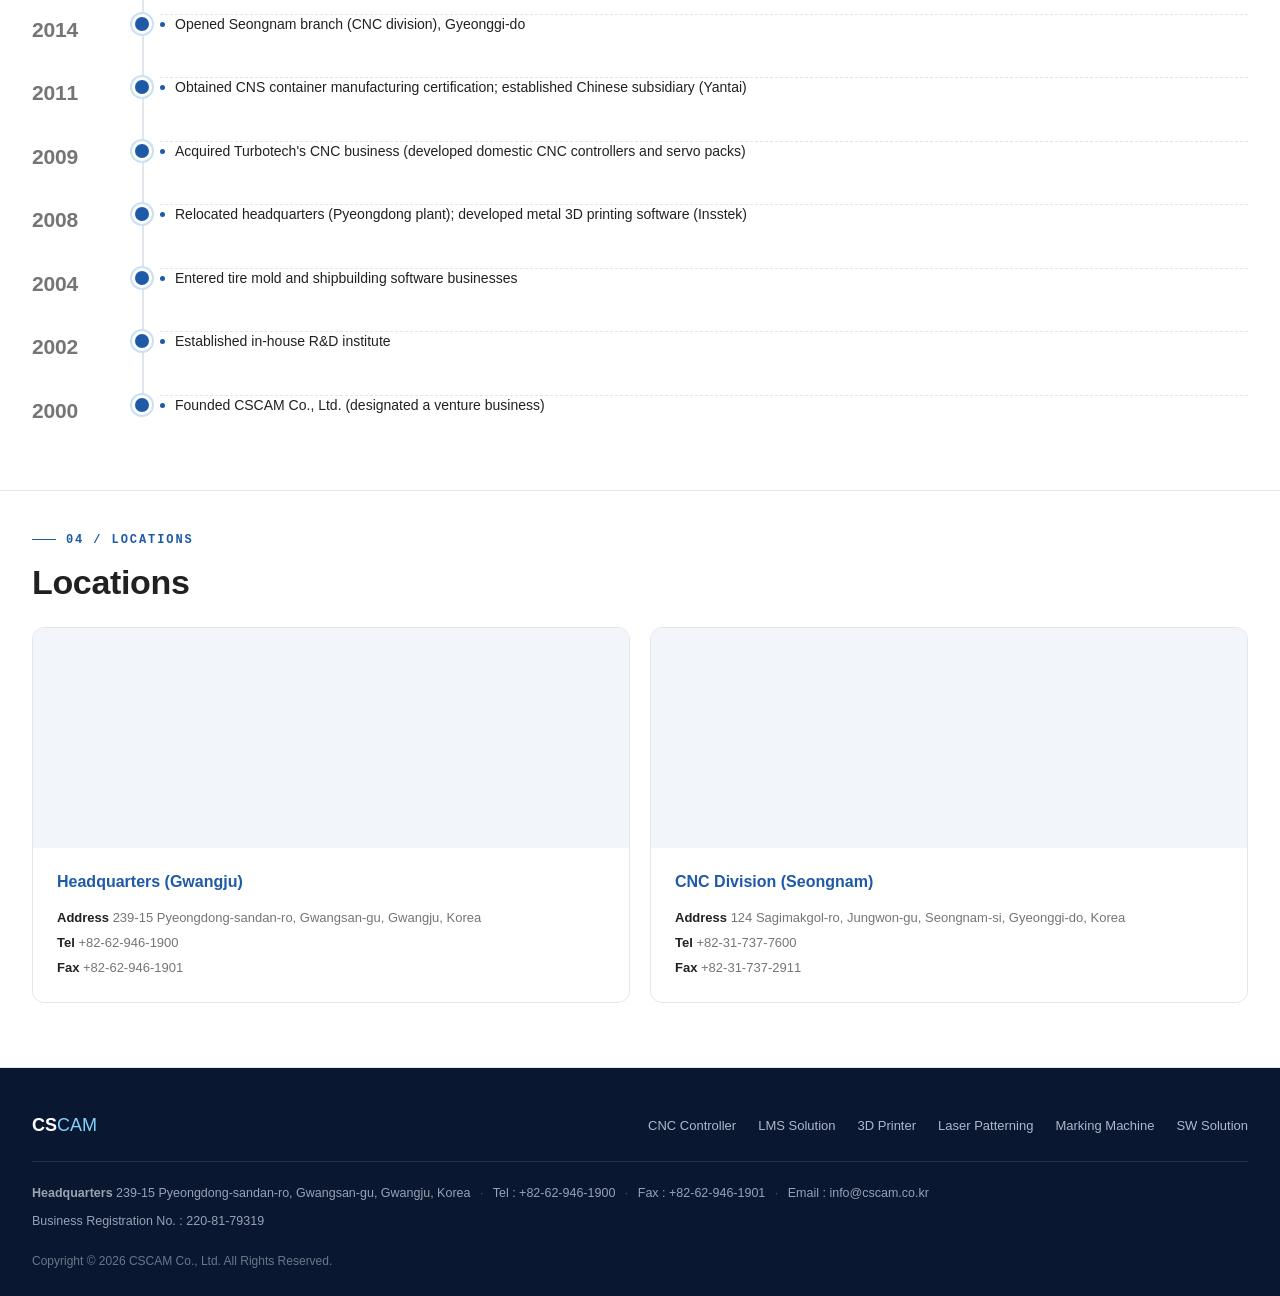
==== commit 2134cb79: "6 points" ====
--- a/en/index.html
+++ b/en/index.html
@@ -391,12 +391,27 @@
   var transitionMs = 750; // CSS transition 시간(assets/css/style.css의 .hero-shift-card transition과 일치, 관성 곡선)
   var autoTimer = null;
 
+  // 전체 6장 중 지금 몇 번째 이미지인지 보여주는 점(dot) 표시
+  var dotsWrap = document.createElement("div");
+  dotsWrap.className = "hero-shift-dots";
+  var dotEls = cards.map(function(_, i){
+    var d = document.createElement("span");
+    d.className = "dot";
+    dotsWrap.appendChild(d);
+    return d;
+  });
+  wrap.appendChild(dotsWrap);
+  function updateDots(){
+    dotEls.forEach(function(d, i){ d.classList.toggle("active", i === current); });
+  }
+
   function render(){
     // 최초 진입 시에만 사용: 애니메이션 없이 현재 카드를 중앙에, 나머지는 오른쪽 대기 상태로 배치
     cards.forEach(function(card, i){
       card.classList.remove("pos-center", "pos-left", "pos-right");
       card.classList.add(i === current ? "pos-center" : "pos-right");
     });
+    updateDots();
   }
 
   function scheduleAuto(){
@@ -425,6 +440,7 @@
     void nextCard.offsetWidth; // 강제 리플로우로 위치를 즉시 반영
     nextCard.classList.remove("no-transition", "pos-left", "pos-right");
     nextCard.classList.add("pos-center");
+    updateDots();
 
     scheduleAuto(); // 수동으로 넘긴 경우에도 여기서부터 다시 1.5초 자동 타이머 재시작
   }
--- a/assets/css/style.css
+++ b/assets/css/style.css
@@ -186,6 +186,22 @@
   transform: translateX(100%);
   opacity: 0; z-index: 3;
 }
+/* 현재 몇 번째 이미지인지 표시하는 점 6개(우측 하단 구석) */
+.hero-shift-dots {
+  position: absolute; right: 16px; bottom: 14px; z-index: 10;
+  display: flex; align-items: center; gap: 7px;
+  padding: 7px 10px; border-radius: 999px;
+  background: rgba(10,20,35,.4); backdrop-filter: blur(4px);
+  pointer-events: none;
+}
+.hero-shift-dots .dot {
+  width: 6px; height: 6px; border-radius: 50%;
+  background: rgba(255,255,255,.4);
+  transition: background .25s ease, transform .25s ease;
+}
+.hero-shift-dots .dot.active {
+  background: #fff; transform: scale(1.35);
+}
 
 /* Division cards */
 .division-grid {
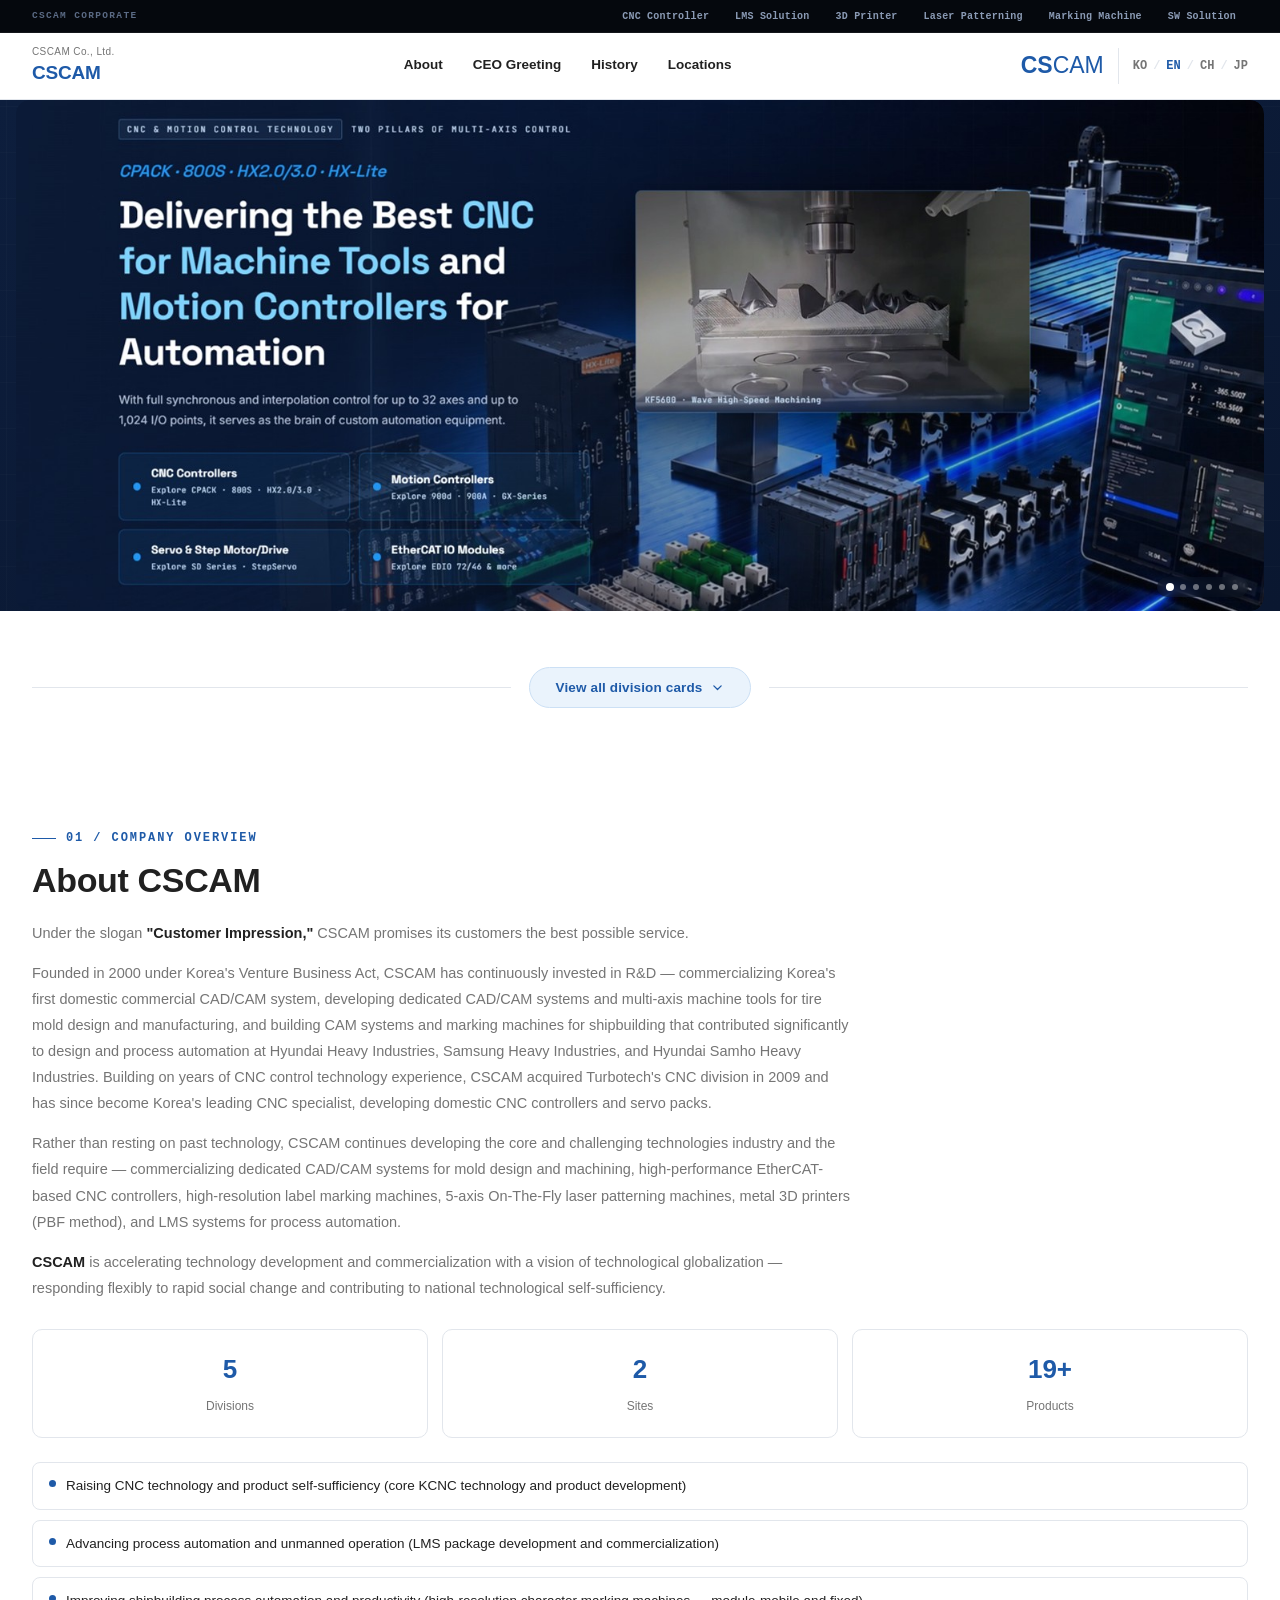
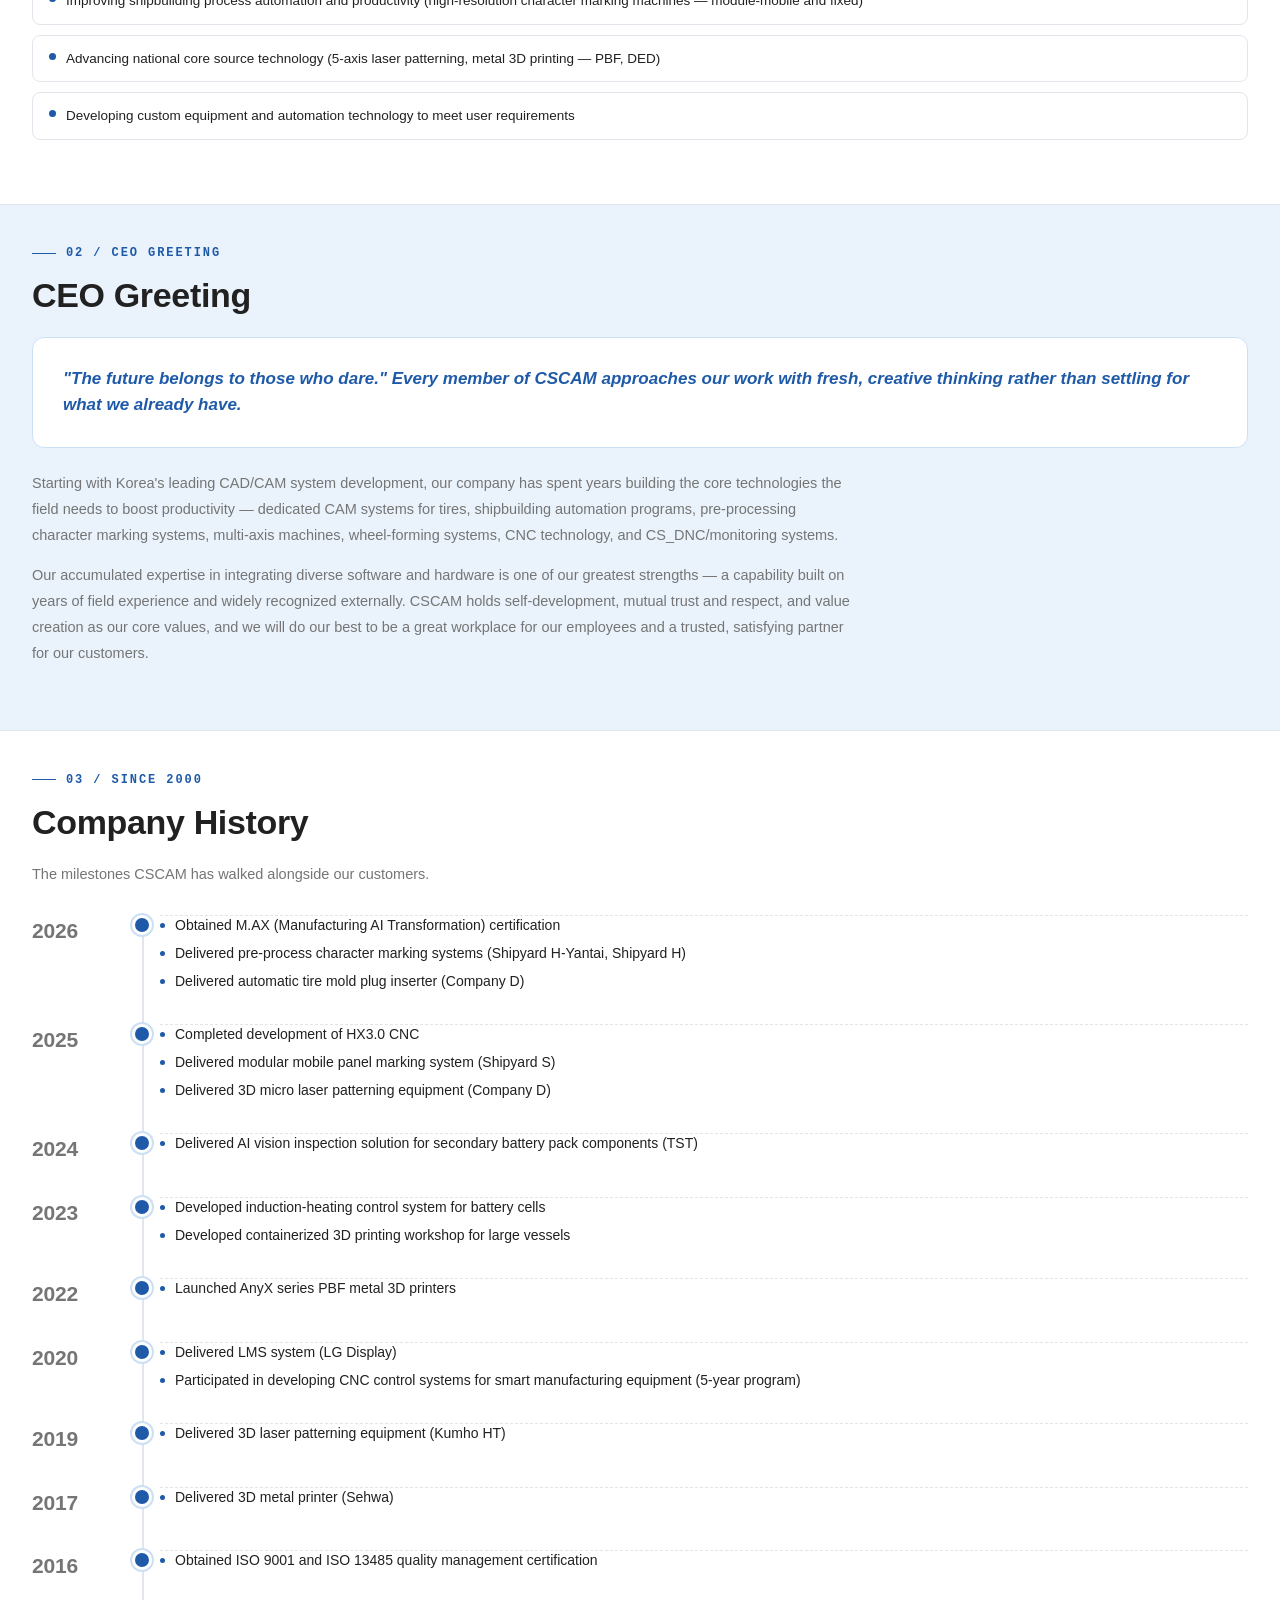
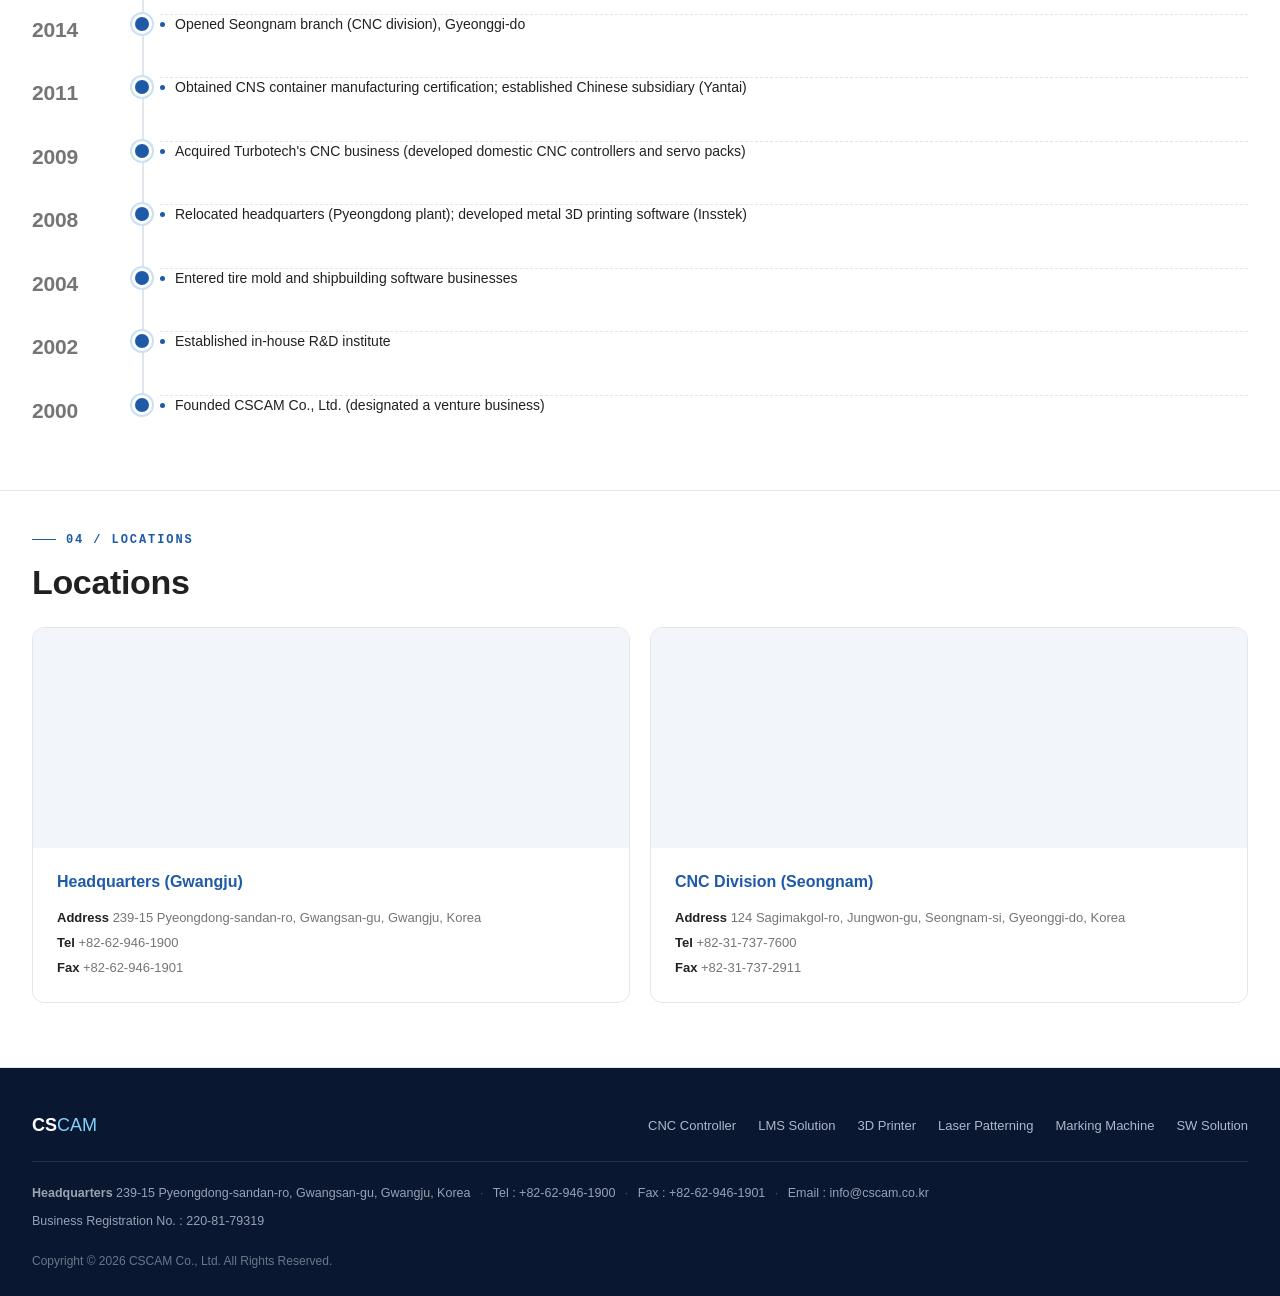
==== commit ae068e75: "상대경로" ====
--- a/en/index.html
+++ b/en/index.html
@@ -13,12 +13,12 @@
   <div class="family-bar-inner">
     <span class="family-bar-label">CSCAM CORPORATE</span>
     <nav class="family-bar-nav">
-      <a href="https://cnc.cscam.co.kr/?lang=en">CNC Controller</a>
-      <a href="https://lms.cscam.co.kr/en/index.html">LMS Solution</a>
-      <a href="https://3dp.cscam.co.kr/?lang=en">3D Printer</a>
-      <a href="https://laser.cscam.co.kr/?lang=en">Laser Patterning</a>
-      <a href="https://marking.cscam.co.kr/?lang=en">Marking Machine</a>
-      <a href="https://sw.cscam.co.kr/?lang=en">SW Solution</a>
+      <a href="https://cscam.co.kr/cnc/?lang=en">CNC Controller</a>
+      <a href="https://cscam.co.kr/lms/en/index.html">LMS Solution</a>
+      <a href="https://cscam.co.kr/3dp/?lang=en">3D Printer</a>
+      <a href="https://cscam.co.kr/laser/?lang=en">Laser Patterning</a>
+      <a href="https://cscam.co.kr/marking/?lang=en">Marking Machine</a>
+      <a href="https://cscam.co.kr/sw/?lang=en">SW Solution</a>
     </nav>
   </div>
 </div>
@@ -47,12 +47,12 @@
   <div class="container">
     <div class="hero-shift-wrap" id="heroShiftWrap" aria-hidden="true">
       <div class="hero-shift-stage" id="heroShiftStage">
-        <a class="hero-shift-card" draggable="false" href="https://cnc.cscam.co.kr/?lang=en"><img src="../assets/img/card-cnc-en.jpg" alt="CNC Controller" loading="eager" draggable="false"></a>
-        <a class="hero-shift-card" draggable="false" href="https://lms.cscam.co.kr/en/index.html"><img src="../assets/img/card-lms-en.jpg" alt="LMS Solution" loading="eager" draggable="false"></a>
-        <a class="hero-shift-card" draggable="false" href="https://3dp.cscam.co.kr/?lang=en"><img src="../assets/img/card-3dp-en.jpg" alt="3D Printer" loading="eager" draggable="false"></a>
-        <a class="hero-shift-card" draggable="false" href="https://laser.cscam.co.kr/?lang=en"><img src="../assets/img/card-laser-en.jpg" alt="Laser Patterning" loading="eager" draggable="false"></a>
-        <a class="hero-shift-card" draggable="false" href="https://marking.cscam.co.kr/?lang=en"><img src="../assets/img/card-marking-en.jpg" alt="Marking Machine" loading="eager" draggable="false"></a>
-        <a class="hero-shift-card" draggable="false" href="https://sw.cscam.co.kr/?lang=en"><img src="../assets/img/card-sw-en.jpg" alt="SW Solution" loading="eager" draggable="false"></a>
+        <a class="hero-shift-card" draggable="false" href="https://cscam.co.kr/cnc/?lang=en"><img src="../assets/img/card-cnc-en.jpg" alt="CNC Controller" loading="eager" draggable="false"></a>
+        <a class="hero-shift-card" draggable="false" href="https://cscam.co.kr/lms/en/index.html"><img src="../assets/img/card-lms-en.jpg" alt="LMS Solution" loading="eager" draggable="false"></a>
+        <a class="hero-shift-card" draggable="false" href="https://cscam.co.kr/3dp/?lang=en"><img src="../assets/img/card-3dp-en.jpg" alt="3D Printer" loading="eager" draggable="false"></a>
+        <a class="hero-shift-card" draggable="false" href="https://cscam.co.kr/laser/?lang=en"><img src="../assets/img/card-laser-en.jpg" alt="Laser Patterning" loading="eager" draggable="false"></a>
+        <a class="hero-shift-card" draggable="false" href="https://cscam.co.kr/marking/?lang=en"><img src="../assets/img/card-marking-en.jpg" alt="Marking Machine" loading="eager" draggable="false"></a>
+        <a class="hero-shift-card" draggable="false" href="https://cscam.co.kr/sw/?lang=en"><img src="../assets/img/card-sw-en.jpg" alt="SW Solution" loading="eager" draggable="false"></a>
       </div>
     </div>
   </div>
@@ -69,7 +69,7 @@
     <div class="grid-wrap" id="divisionGridWrap">
     <div class="grid">
 
-      <a class="division-card" href="https://cnc.cscam.co.kr/?lang=en">
+      <a class="division-card" href="https://cscam.co.kr/cnc/?lang=en">
         <div class="thumb">
           <img src="../assets/img/card-cnc-en.jpg" alt="CNC Controller">
           <div class="tag-row">
@@ -82,7 +82,7 @@
         </div>
       </a>
 
-      <a class="division-card" href="https://lms.cscam.co.kr/en/index.html">
+      <a class="division-card" href="https://cscam.co.kr/lms/en/index.html">
         <div class="thumb">
           <img src="../assets/img/card-lms-en.jpg" alt="LMS Solution">
           <div class="tag-row">
@@ -95,7 +95,7 @@
         </div>
       </a>
 
-      <a class="division-card" href="https://3dp.cscam.co.kr/?lang=en">
+      <a class="division-card" href="https://cscam.co.kr/3dp/?lang=en">
         <div class="thumb">
           <img src="../assets/img/card-3dp-en.jpg" alt="3D Printer">
           <div class="tag-row">
@@ -108,7 +108,7 @@
         </div>
       </a>
 
-      <a class="division-card" href="https://laser.cscam.co.kr/?lang=en">
+      <a class="division-card" href="https://cscam.co.kr/laser/?lang=en">
         <div class="thumb">
           <img src="../assets/img/card-laser-en.jpg" alt="Laser Patterning">
           <div class="tag-row">
@@ -121,7 +121,7 @@
         </div>
       </a>
 
-      <a class="division-card" href="https://marking.cscam.co.kr/?lang=en">
+      <a class="division-card" href="https://cscam.co.kr/marking/?lang=en">
         <div class="thumb">
           <img src="../assets/img/card-marking-en.jpg" alt="Marking Machine">
           <div class="tag-row">
@@ -134,7 +134,7 @@
         </div>
       </a>
 
-      <a class="division-card" href="https://sw.cscam.co.kr/?lang=en">
+      <a class="division-card" href="https://cscam.co.kr/sw/?lang=en">
         <div class="thumb">
           <img src="../assets/img/card-sw-en.jpg" alt="SW Solution">
           <div class="tag-row">
@@ -333,12 +333,12 @@
 <div class="foot-top">
 <div class="foot-logo">CS<span>CAM</span></div>
 <nav class="foot-links">
-<a href="https://cnc.cscam.co.kr/?lang=en">CNC Controller</a>
-<a href="https://lms.cscam.co.kr/en/index.html">LMS Solution</a>
-<a href="https://3dp.cscam.co.kr/?lang=en">3D Printer</a>
-<a href="https://laser.cscam.co.kr/?lang=en">Laser Patterning</a>
-<a href="https://marking.cscam.co.kr/?lang=en">Marking Machine</a>
-<a href="https://sw.cscam.co.kr/?lang=en">SW Solution</a>
+<a href="https://cscam.co.kr/cnc/?lang=en">CNC Controller</a>
+<a href="https://cscam.co.kr/lms/en/index.html">LMS Solution</a>
+<a href="https://cscam.co.kr/3dp/?lang=en">3D Printer</a>
+<a href="https://cscam.co.kr/laser/?lang=en">Laser Patterning</a>
+<a href="https://cscam.co.kr/marking/?lang=en">Marking Machine</a>
+<a href="https://cscam.co.kr/sw/?lang=en">SW Solution</a>
 </nav>
 </div>
 <div class="foot-contact">
@@ -501,12 +501,12 @@
   if (!isLocal && !isGhPages) return;
   var GH = "https://cih2000.github.io";
   var map = {
-    "https://cnc.cscam.co.kr/?lang=en": { local: "../../cscam-cnc/en/index.html", gh: GH + "/cscam-cnc/en/index.html" },
-    "https://lms.cscam.co.kr/en/index.html": { local: "../../cscam-lms/en/index.html", gh: GH + "/cscam-lms/en/index.html" },
-    "https://3dp.cscam.co.kr/?lang=en": { local: "../../cscam-3dp/index.html?lang=en", gh: GH + "/cscam-3dp/index.html?lang=en" },
-    "https://laser.cscam.co.kr/?lang=en": { local: "../../cscam-engraving/index.html?lang=en", gh: GH + "/cscam-engraving/index.html?lang=en" },
-    "https://marking.cscam.co.kr/?lang=en": { local: "../../cscam-marking/index.html?lang=en", gh: GH + "/cscam-marking/index.html?lang=en" },
-    "https://sw.cscam.co.kr/?lang=en": { local: "../../cscam-sw/index.html?lang=en", gh: GH + "/cscam-sw/index.html?lang=en" }
+    "https://cscam.co.kr/cnc/?lang=en": { local: "../../cscam-cnc/en/index.html", gh: GH + "/cscam-cnc/en/index.html" },
+    "https://cscam.co.kr/lms/en/index.html": { local: "../../cscam-lms/en/index.html", gh: GH + "/cscam-lms/en/index.html" },
+    "https://cscam.co.kr/3dp/?lang=en": { local: "../../cscam-3dp/index.html?lang=en", gh: GH + "/cscam-3dp/index.html?lang=en" },
+    "https://cscam.co.kr/laser/?lang=en": { local: "../../cscam-engraving/index.html?lang=en", gh: GH + "/cscam-engraving/index.html?lang=en" },
+    "https://cscam.co.kr/marking/?lang=en": { local: "../../cscam-marking/index.html?lang=en", gh: GH + "/cscam-marking/index.html?lang=en" },
+    "https://cscam.co.kr/sw/?lang=en": { local: "../../cscam-sw/index.html?lang=en", gh: GH + "/cscam-sw/index.html?lang=en" }
   };
   document.querySelectorAll(".division-card, .family-bar-nav a, .hero-shift-card").forEach(function(a){
     var href = a.getAttribute("href");
@@ -549,5 +549,64 @@
   window.addEventListener("load", cscamProdNavFixApply);
 })();
 </script>
+<script>
+// 모바일망 안정화: CNC/LMS/3DP/레이저/마킹/SW/허브 간 서브도메인 이동 링크는
+// 일부 모바일 통신사 환경에서 캐시된 오류 응답이나 순간적인 DNS/프록시 문제로
+// 첫 클릭에 깨진 화면이 뜨는 경우가 있음. 실제 이동 전에 캐시를 무시한 확인
+// 요청을 한 번 보내고, 진짜 네트워크 오류일 때만 한 번 더 재시도한 뒤,
+// 캐시 우회용 파라미터를 붙여 이동시켜 오래된 캐시 응답을 다시 받지 않도록 함.
+(function(){
+  if (window.cscamSafeCrossNavInstalled) return;
+  window.cscamSafeCrossNavInstalled = true;
+  var CSCAM_DOMAINS = {
+    "cscam.co.kr":1, "www.cscam.co.kr":1, "cnc.cscam.co.kr":1, "lms.cscam.co.kr":1,
+    "3dp.cscam.co.kr":1, "laser.cscam.co.kr":1, "marking.cscam.co.kr":1, "sw.cscam.co.kr":1
+  };
+  function isCrossSiteLink(a){
+    if (!a) return false;
+    var raw = a.getAttribute("href") || "";
+    if (!/^https?:\/\//i.test(raw)) return false;
+    var u;
+    try { u = new URL(a.href); } catch(e) { return false; }
+    return !!CSCAM_DOMAINS[u.hostname] && u.hostname !== location.hostname;
+  }
+  function bustUrl(href){
+    var sep = href.indexOf("?") === -1 ? "?" : "&";
+    return href + sep + "_r=" + Date.now();
+  }
+  function handleClick(e){
+    var a = e.currentTarget;
+    if (!isCrossSiteLink(a)) return;
+    e.preventDefault();
+    var href = a.href;
+    var target = a.target;
+    function go(){
+      var dest = bustUrl(href);
+      if (target === "_blank") { window.open(dest, "_blank"); } else { location.href = dest; }
+    }
+    try {
+      fetch(href, { mode: "no-cors", cache: "no-store" }).then(go).catch(function(){
+        setTimeout(function(){
+          fetch(href, { mode: "no-cors", cache: "no-store" }).then(go).catch(go);
+        }, 600);
+      });
+    } catch(err) { go(); }
+  }
+  function install(){
+    document.querySelectorAll("a[href]").forEach(function(a){
+      if (a.__cscamSafeNavBound) return;
+      if (!isCrossSiteLink(a)) return;
+      a.__cscamSafeNavBound = true;
+      a.addEventListener("click", handleClick);
+    });
+  }
+  if (document.readyState === "loading") {
+    document.addEventListener("DOMContentLoaded", install);
+  } else {
+    install();
+  }
+  window.addEventListener("load", install);
+})();
+</script>
 </body>
 </html>
--- a/assets/css/style.css
+++ b/assets/css/style.css
@@ -46,6 +46,11 @@
 }
 .family-bar-nav a:hover { color: #fff; background: rgba(255,255,255,.08); }
 .family-bar-nav a.active { color: #fff; background: var(--blue); }
+@media (max-width: 900px) {
+  /* justify-content:flex-end 상태에서 넘치면 시작 부분이 스크롤 영역 밖으로 밀려 좌우 드래그가 막히는 문제 -
+     모바일에서는 왼쪽 정렬로 바꿔 화면에 안 보이는 나머지 링크를 정상적으로 드래그해서 볼 수 있게 함 */
+  .family-bar-inner { justify-content: flex-start; padding: 0 16px; }
+}
 
 /* Header */
 .site-header {
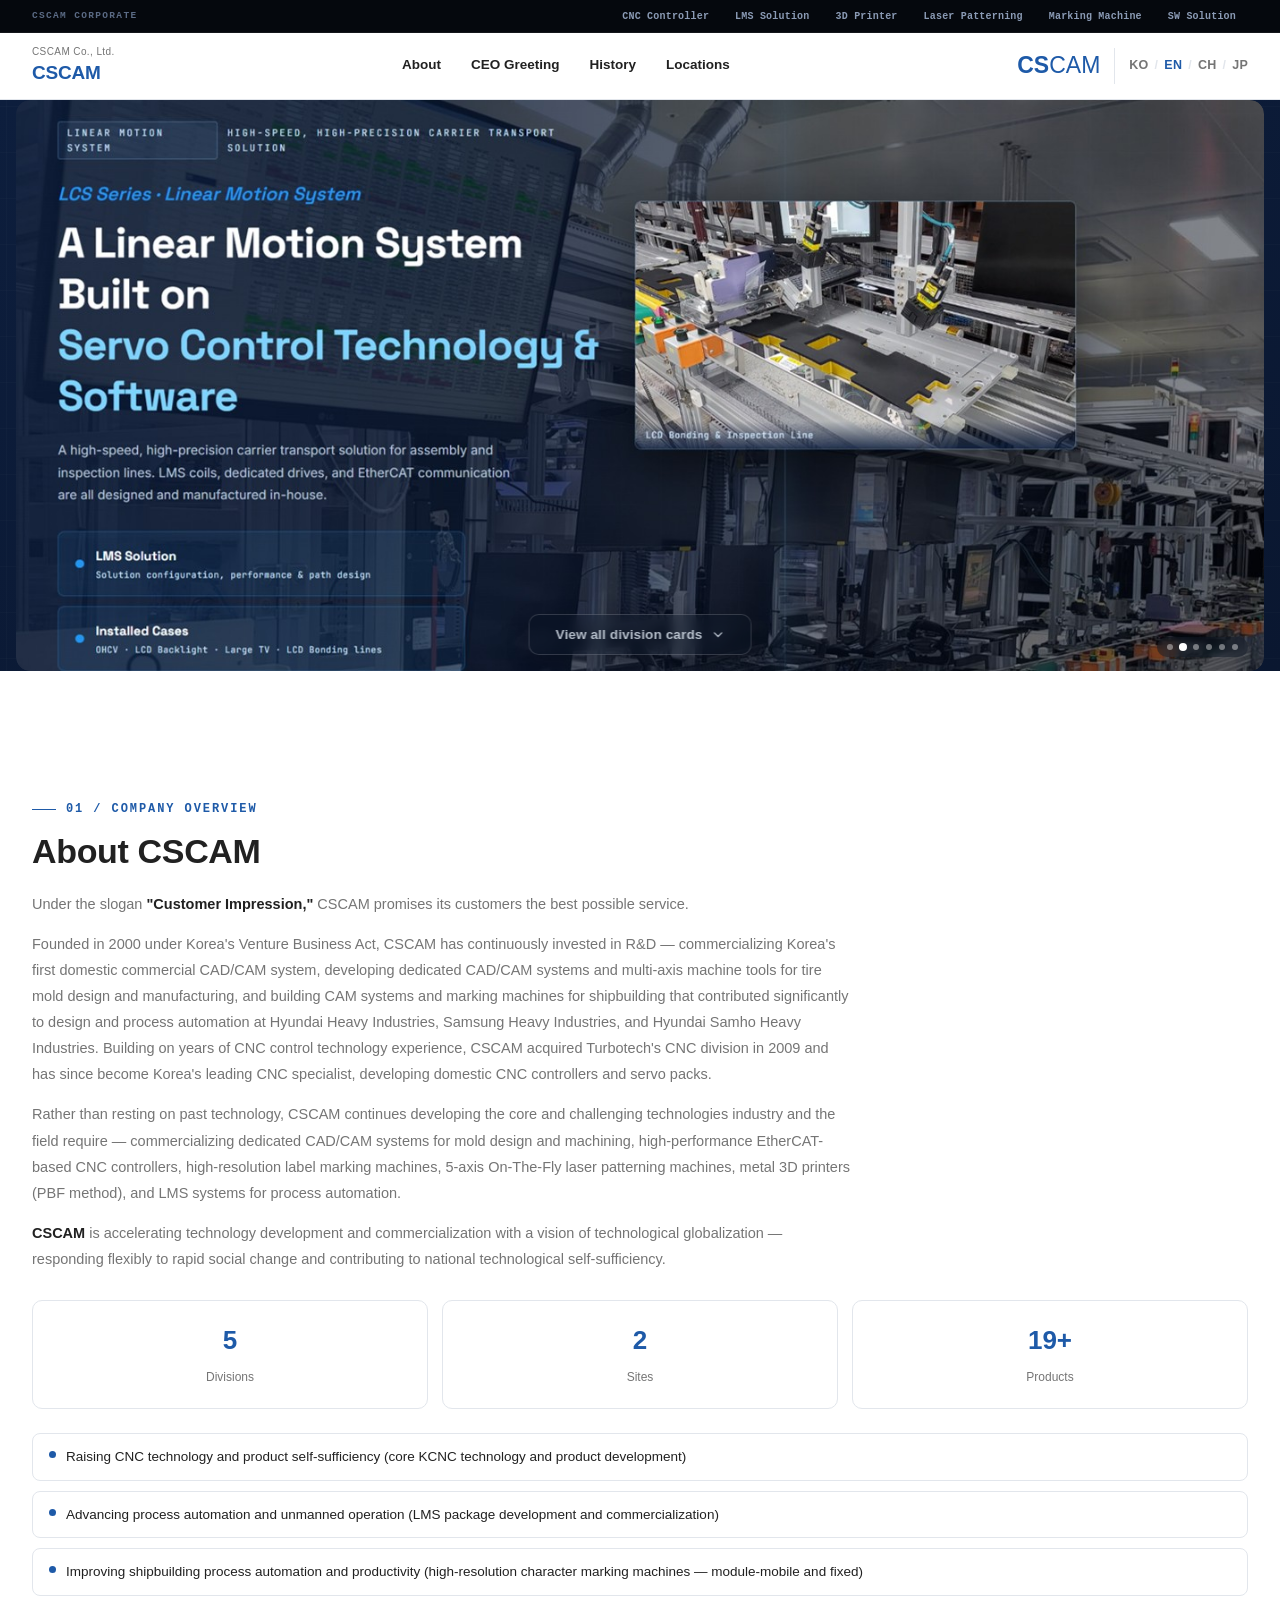
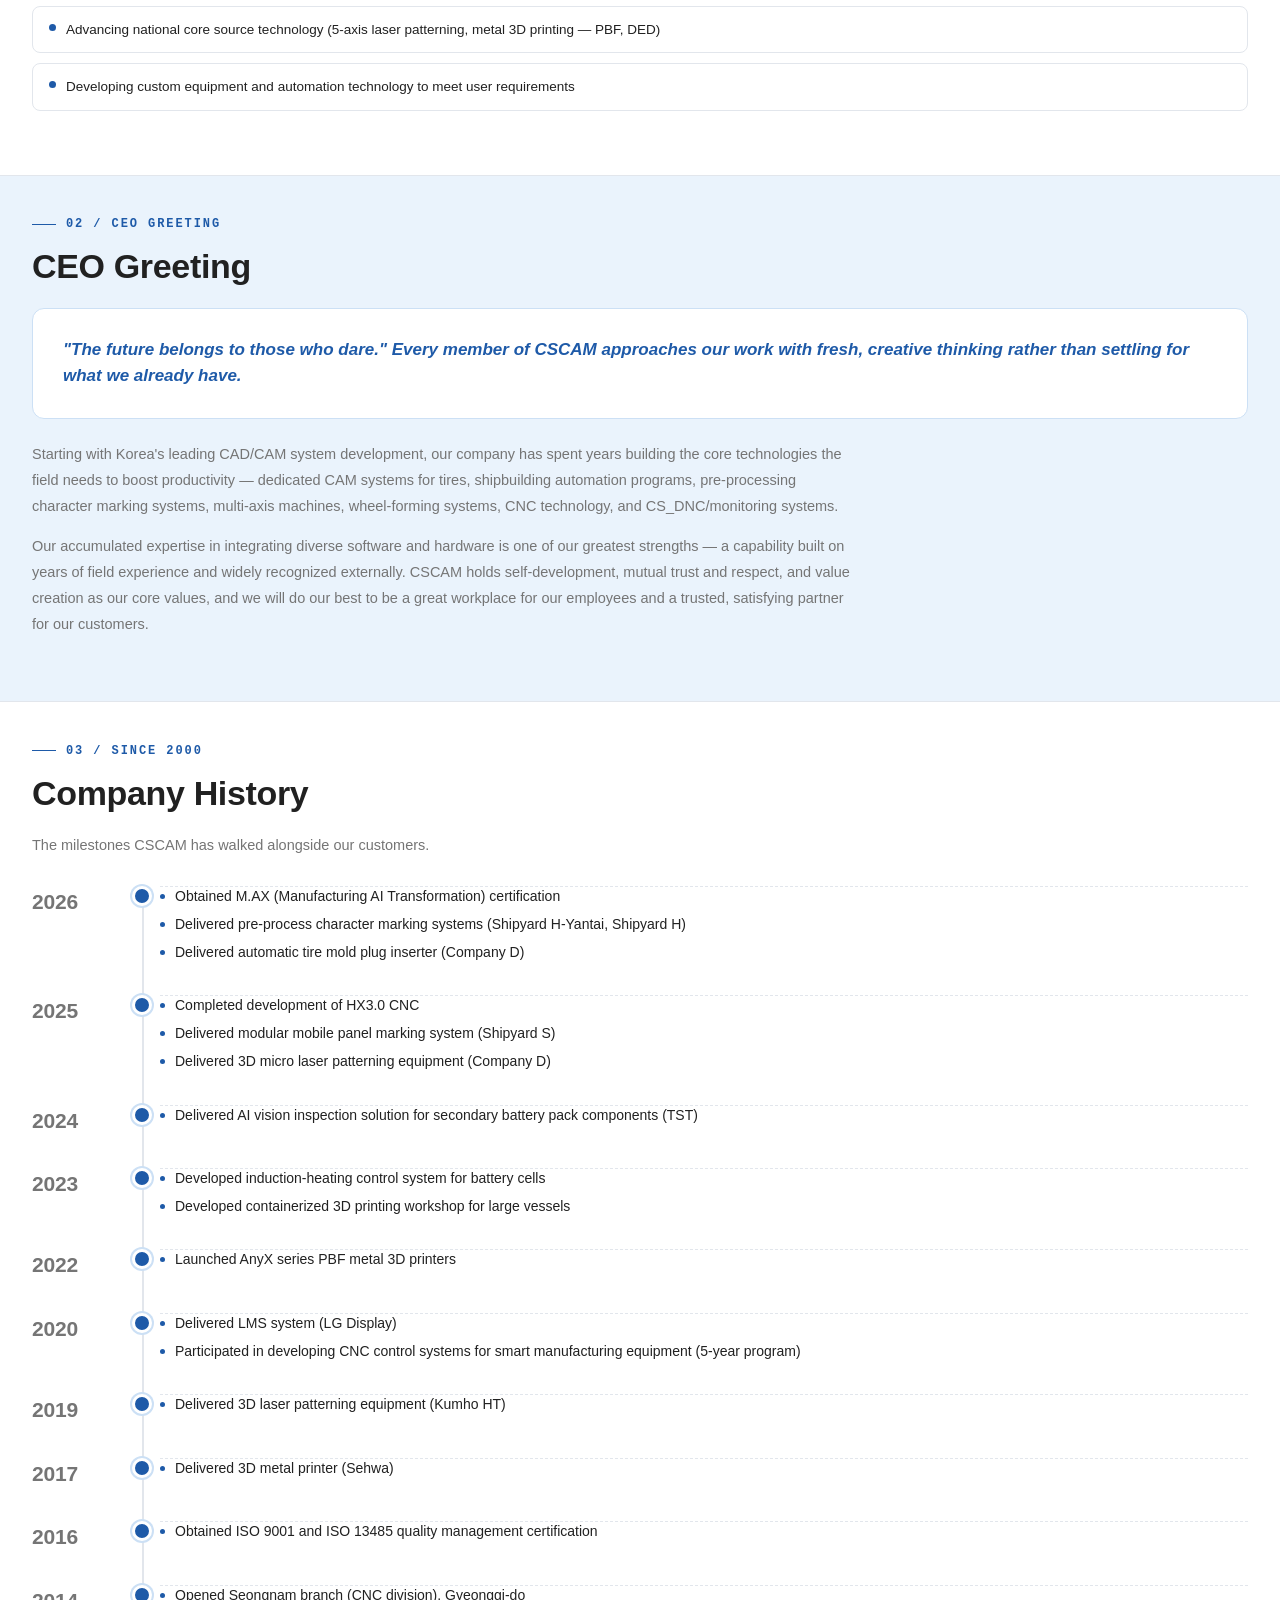
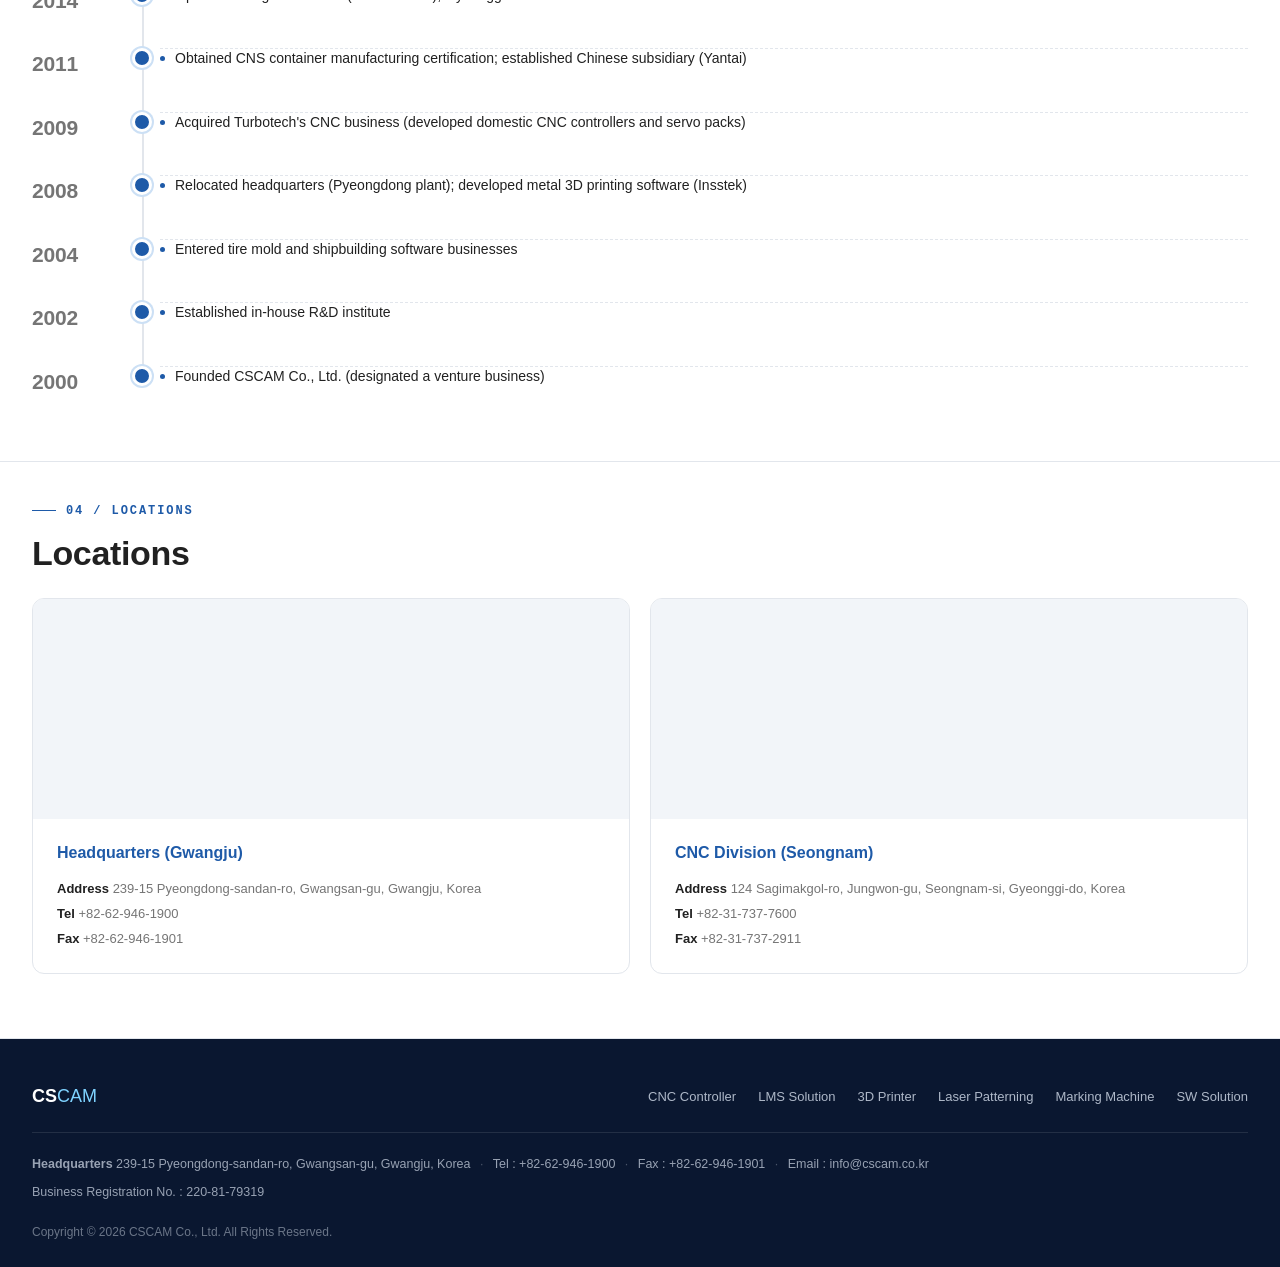
==== commit 93c1f841: "botton" ====
--- a/en/index.html
+++ b/en/index.html
@@ -45,8 +45,8 @@
 
 <section class="hub-hero">
   <div class="container">
-    <div class="hero-shift-wrap" id="heroShiftWrap" aria-hidden="true">
-      <div class="hero-shift-stage" id="heroShiftStage">
+    <div class="hero-shift-wrap" id="heroShiftWrap">
+      <div class="hero-shift-stage" id="heroShiftStage" aria-hidden="true">
         <a class="hero-shift-card" draggable="false" href="https://cscam.co.kr/cnc/?lang=en"><img src="../assets/img/card-cnc-en.jpg" alt="CNC Controller" loading="eager" draggable="false"></a>
         <a class="hero-shift-card" draggable="false" href="https://cscam.co.kr/lms/en/index.html"><img src="../assets/img/card-lms-en.jpg" alt="LMS Solution" loading="eager" draggable="false"></a>
         <a class="hero-shift-card" draggable="false" href="https://cscam.co.kr/3dp/?lang=en"><img src="../assets/img/card-3dp-en.jpg" alt="3D Printer" loading="eager" draggable="false"></a>
@@ -54,18 +54,18 @@
         <a class="hero-shift-card" draggable="false" href="https://cscam.co.kr/marking/?lang=en"><img src="../assets/img/card-marking-en.jpg" alt="Marking Machine" loading="eager" draggable="false"></a>
         <a class="hero-shift-card" draggable="false" href="https://cscam.co.kr/sw/?lang=en"><img src="../assets/img/card-sw-en.jpg" alt="SW Solution" loading="eager" draggable="false"></a>
       </div>
+      <div class="hero-shift-toggle-row">
+        <button type="button" class="division-grid-toggle" id="divisionGridToggle" aria-expanded="false" aria-controls="divisionGridWrap">
+          <span class="label">View all division cards</span>
+          <svg class="chevron" viewBox="0 0 16 16" fill="none" xmlns="http://www.w3.org/2000/svg" aria-hidden="true"><path d="M3.5 6L8 10.5L12.5 6" stroke="currentColor" stroke-width="1.6" stroke-linecap="round" stroke-linejoin="round"/></svg>
+        </button>
+      </div>
     </div>
   </div>
 </section>
 
 <section class="division-grid">
   <div class="container">
-    <div class="division-grid-toggle-row">
-      <button type="button" class="division-grid-toggle" id="divisionGridToggle" aria-expanded="false" aria-controls="divisionGridWrap">
-        <span class="label">View all division cards</span>
-        <svg class="chevron" viewBox="0 0 16 16" fill="none" xmlns="http://www.w3.org/2000/svg" aria-hidden="true"><path d="M3.5 6L8 10.5L12.5 6" stroke="currentColor" stroke-width="1.6" stroke-linecap="round" stroke-linejoin="round"/></svg>
-      </button>
-    </div>
     <div class="grid-wrap" id="divisionGridWrap">
     <div class="grid">
 
--- a/assets/css/style.css
+++ b/assets/css/style.css
@@ -29,6 +29,8 @@
 img { max-width: 100%; display: block; }
 a { text-decoration: none; color: inherit; }
 .container { max-width: var(--container); margin: 0 auto; padding: 0 32px; }
+@media (max-width: 600px) { .container { padding: 0 18px; } }
+@media (max-width: 480px) { .container { padding: 0 16px; } }
 
 /* Family bar */
 .family-bar { position: fixed; top: 0; left: 0; right: 0; z-index: 101; background: #05080d; border-bottom: 1px solid rgba(255,255,255,.06); }
@@ -82,7 +84,8 @@
 .brand-wordmark b { font-weight: 700; }
 .brand-wordmark span { font-weight: 400; }
 .brand-divider { width: 1px; height: 36px; background: var(--border); margin: 0 4px; }
-.lang-switch { font-family: "JetBrains Mono", monospace; font-size: 12px; font-weight: 600; display: flex; align-items: center; gap: 6px; }
+.header-utility .lang-switch { margin-left: 0; }
+.lang-switch { display: flex; align-items: center; gap: 6px; margin-left: 22px; font-size: 12.5px; font-weight: 700; letter-spacing: .02em; }
 .lang-switch a { color: var(--muted); }
 .lang-switch a.active { color: var(--blue); }
 .lang-switch .lang-sep { color: var(--border); }
@@ -158,7 +161,7 @@
      left:50% + translateX(-50%)로 컨테이너(=하단 6개 카드와 동일한 .container) 중앙선 기준 강제 중앙정렬 */
   position: relative; left: 50%; transform: translateX(-50%);
   overflow: hidden; border-radius: 14px;
-  aspect-ratio: 1559 / 638;
+  aspect-ratio: 1559 / 713; /* CNC 카드 이미지(세로로 더 크게 캡처)가 잘리지 않고 전체가 보이도록 박스 비율 조정 */
   width: 120%; max-width: calc(100vw - 32px); /* 컨테이너보다 넓게 돌출(양쪽 최소 16px 여백만 확보) */
   touch-action: pan-y; cursor: grab; user-select: none; -webkit-user-select: none;
 }
@@ -208,10 +211,33 @@
   background: #fff; transform: scale(1.35);
 }
 
+/* "전체 솔루션 카드 보기" 버튼을 히어로 카드 안쪽 중앙 하단에 반투명으로 배치 */
+.hero-shift-toggle-row {
+  position: absolute; left: 50%; bottom: 16px; transform: translateX(-50%); z-index: 10;
+}
+.hero-shift-toggle-row .division-grid-toggle {
+  border-radius: 10px;
+  background: rgba(10,20,35,.26); backdrop-filter: blur(6px); -webkit-backdrop-filter: blur(6px);
+  border: 1px solid rgba(255,255,255,.16); color: rgba(223,231,242,.8);
+  box-shadow: 0 8px 24px rgba(0,0,0,.16);
+}
+.hero-shift-toggle-row .division-grid-toggle:hover {
+  background: rgba(10,20,35,.45); border-color: rgba(255,255,255,.3); color: rgba(223,231,242,.95);
+  box-shadow: 0 10px 28px rgba(0,0,0,.24);
+}
+/* 좁은 화면에서는 중앙 하단 버튼과 우측 하단 점(dot) 표시가 겹칠 수 있어, 점 표시를 상단으로 옮김 */
+@media (max-width: 560px) {
+  .hero-shift-dots { top: 14px; right: 14px; bottom: auto; }
+  .hero-shift-toggle-row .division-grid-toggle { padding: 9px 16px; font-size: 12px; gap: 6px; }
+  .hero-shift-toggle-row .division-grid-toggle .chevron { width: 11px; height: 11px; }
+  .hero-shift-toggle-row { bottom: 10px; }
+}
+
 /* Division cards */
 .division-grid {
-  padding: 10px 0 50px;
-}
+  padding: 40px 0 50px;
+}
+/* division-grid-toggle-row: 버튼이 히어로 카드 안쪽(.hero-shift-toggle-row)으로 이동해 현재 미사용, 스타일만 남겨둠 */
 .division-grid-toggle-row {
   display: flex; align-items: center; gap: 18px; margin: 46px 0 32px;
 }
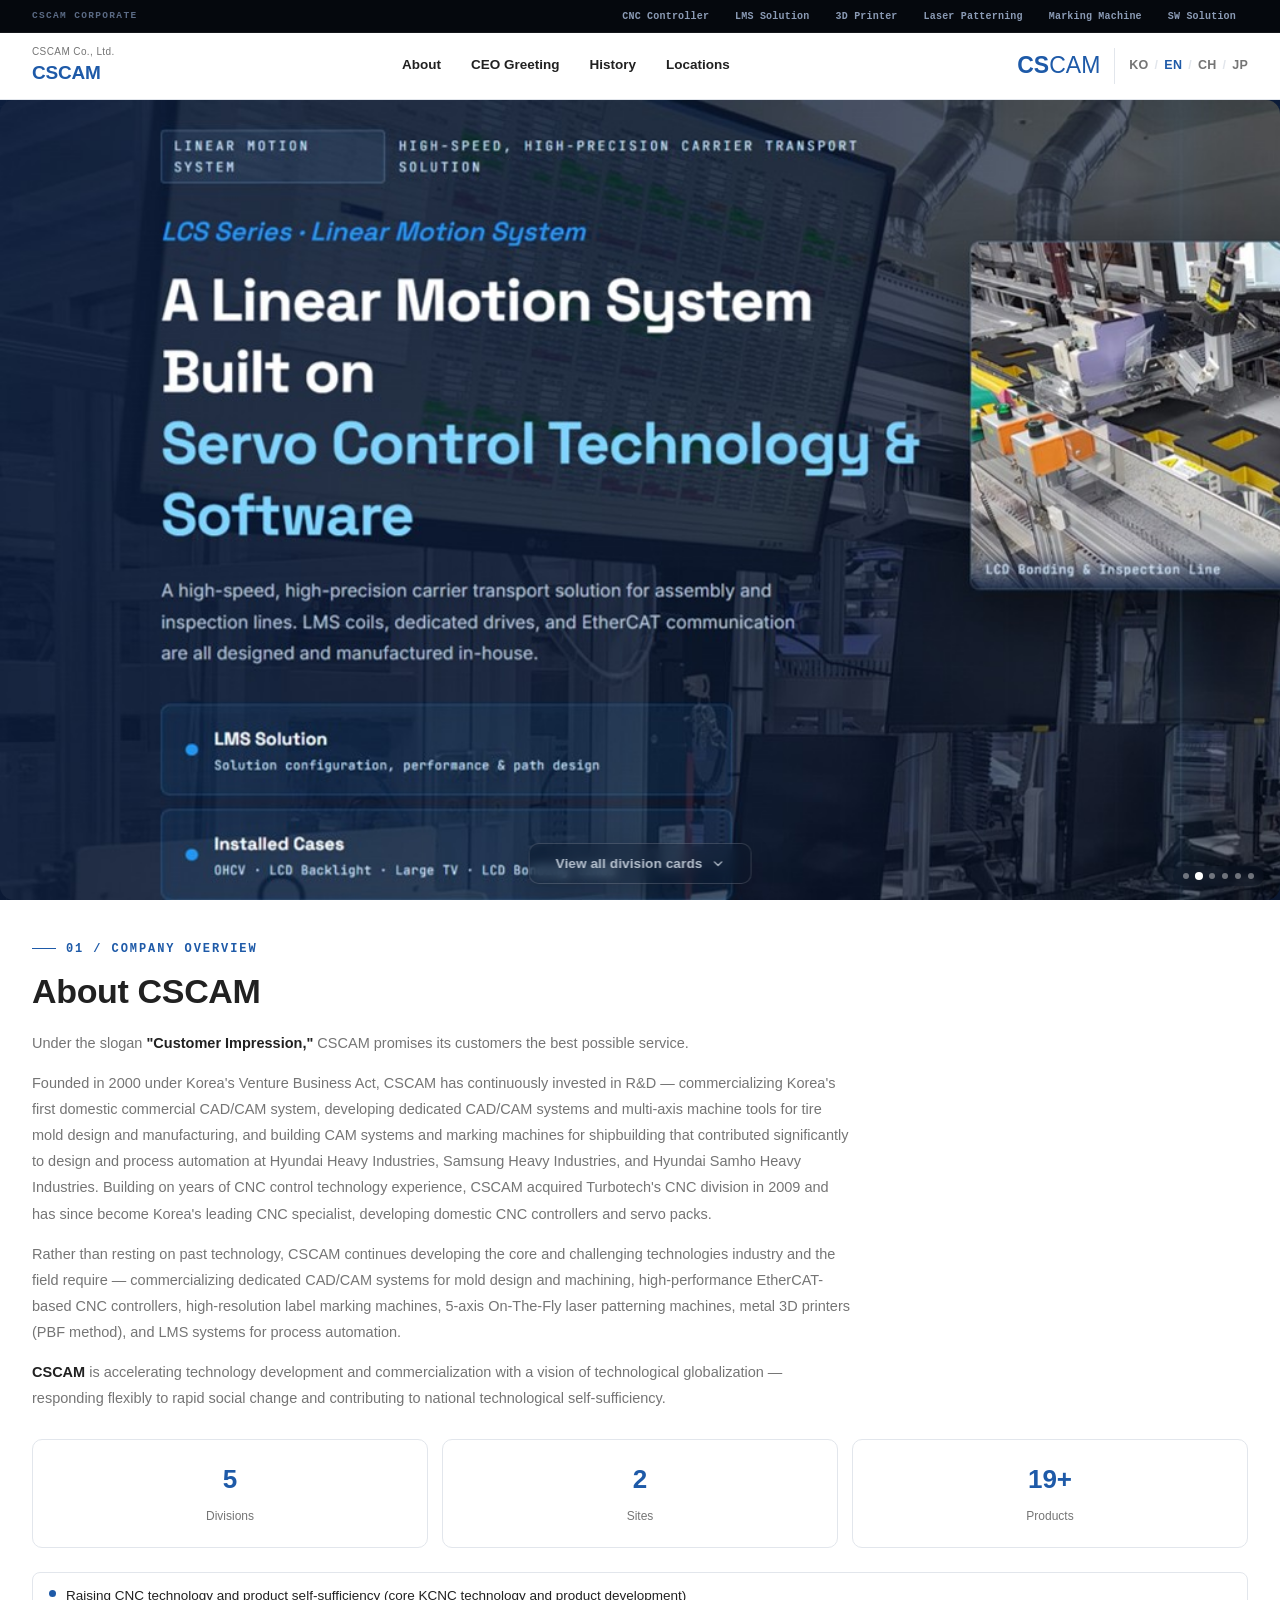
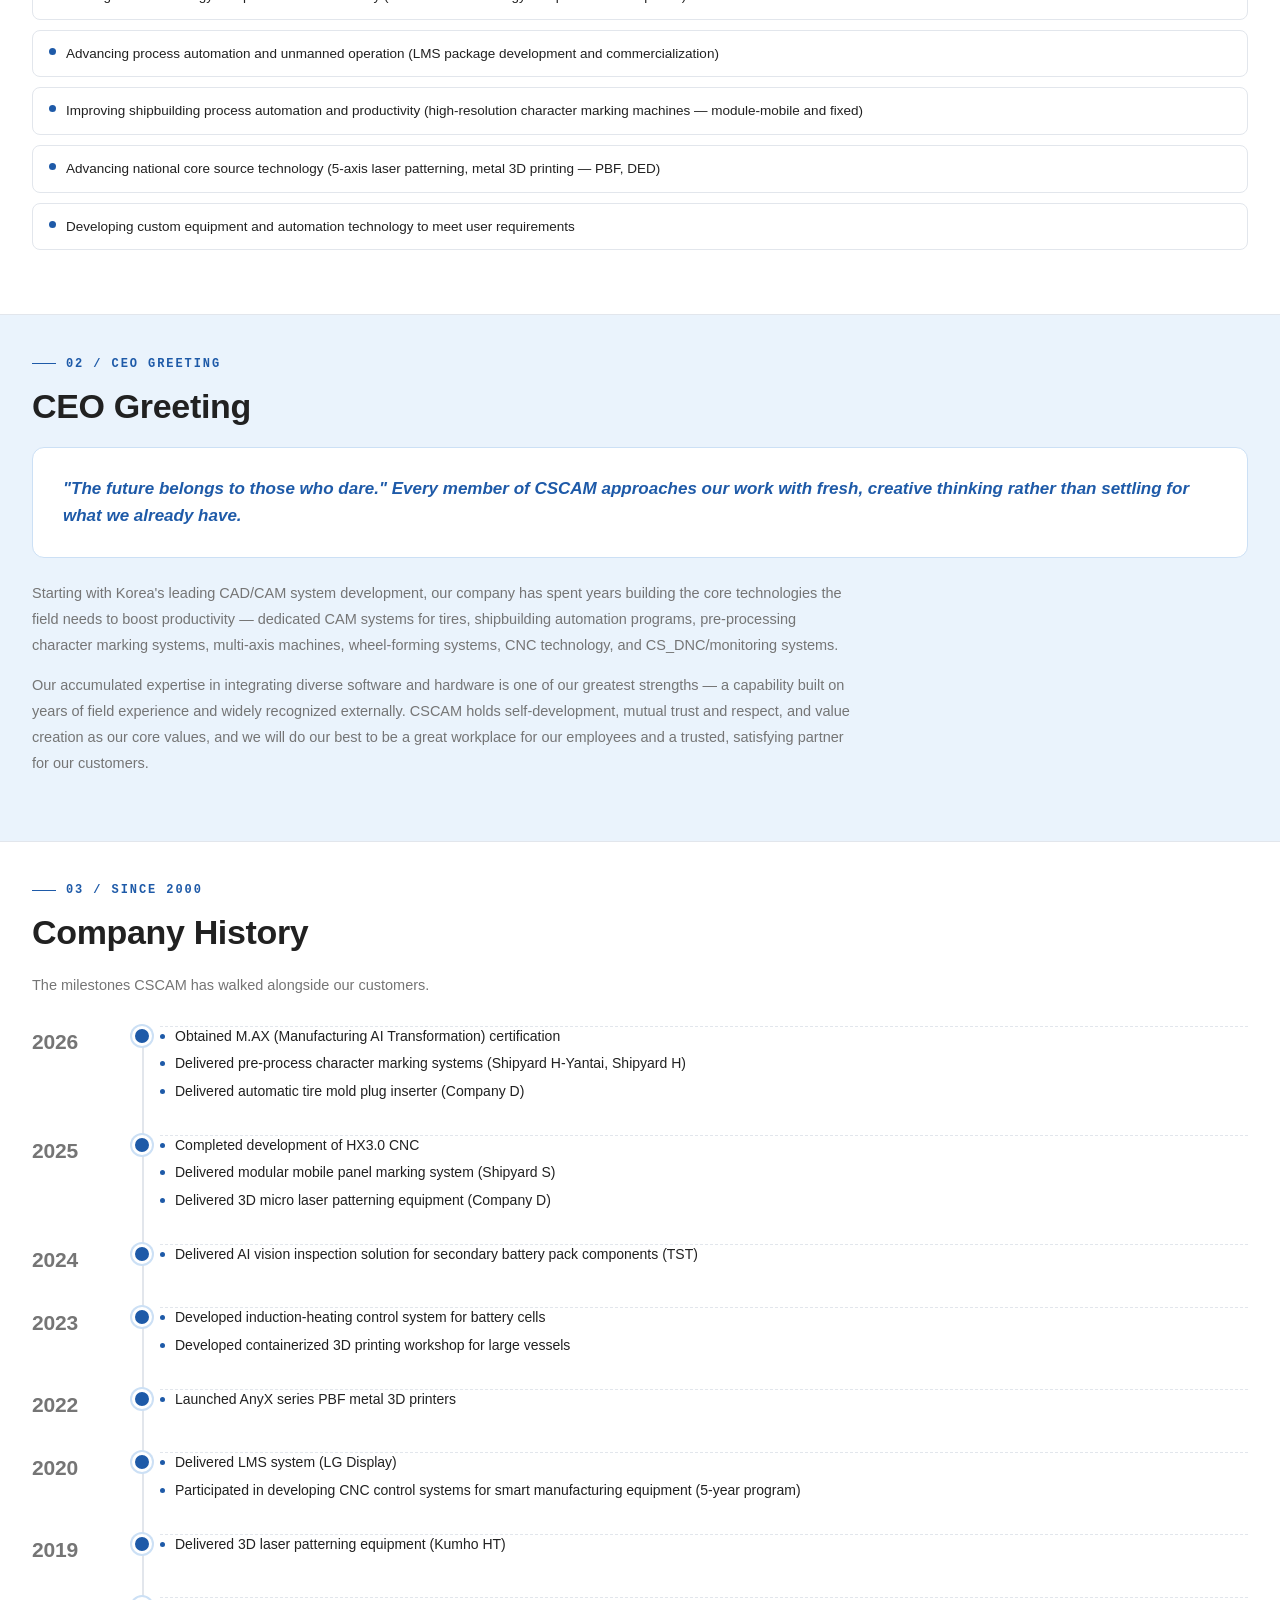
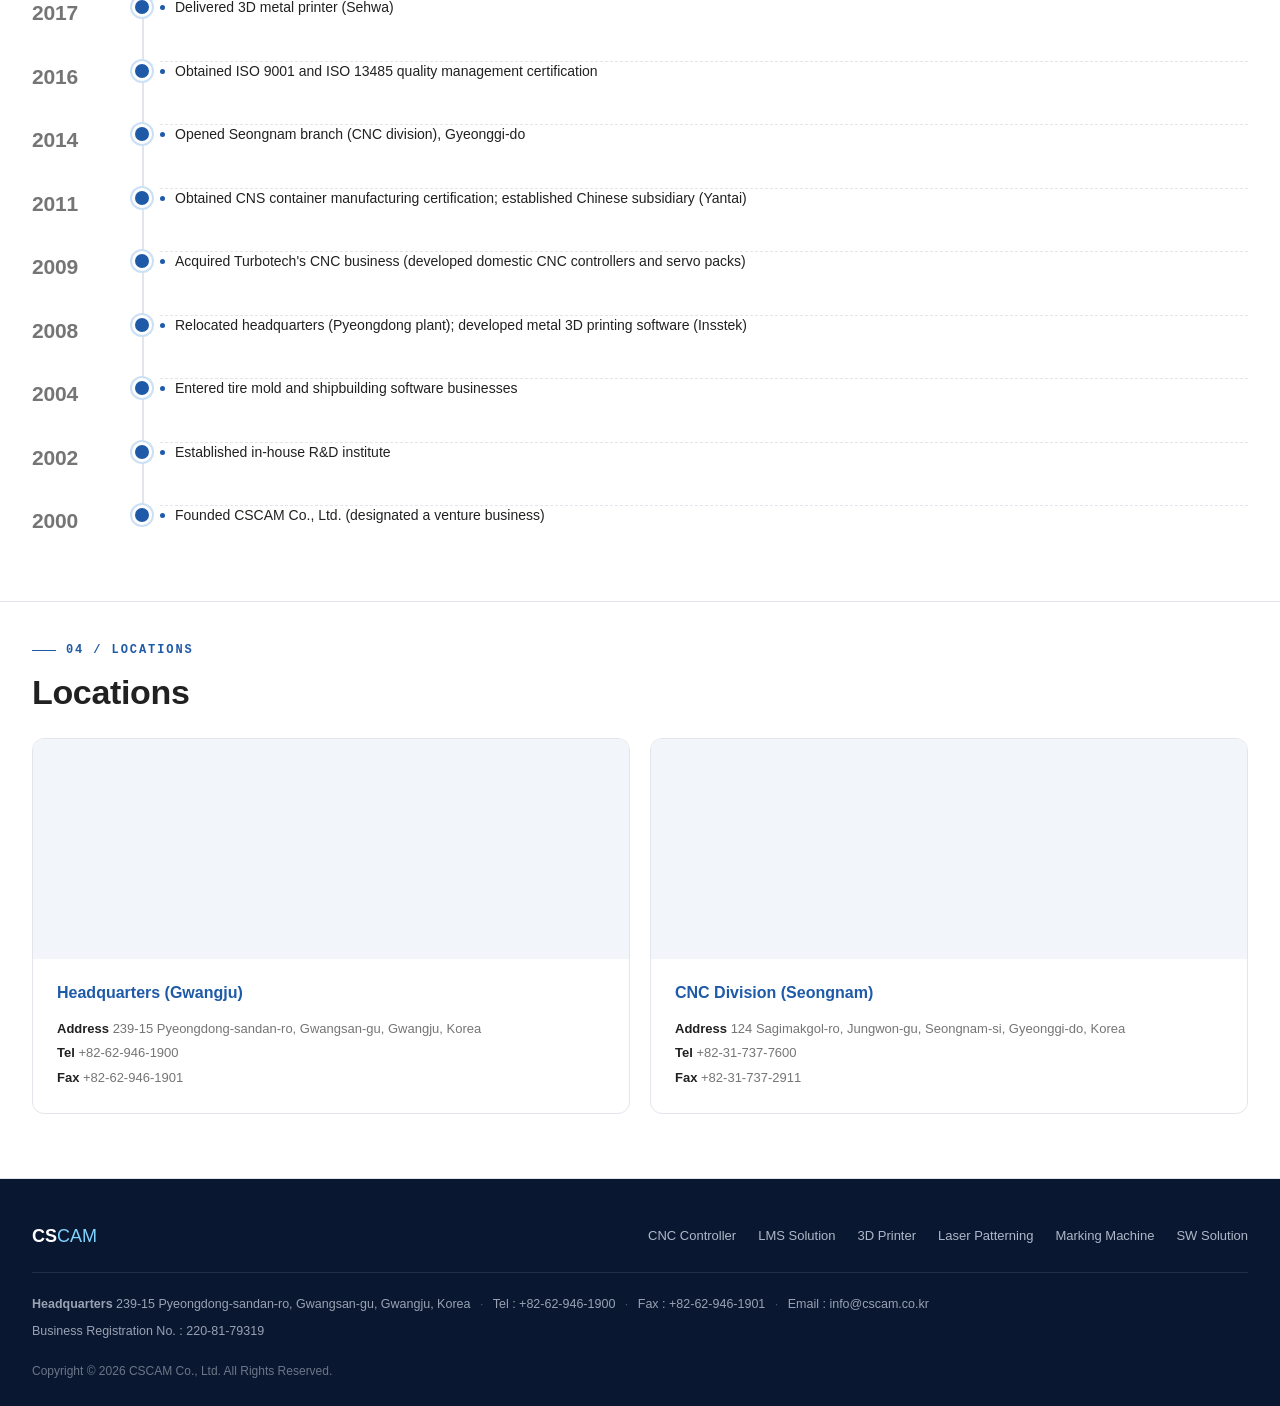
==== commit ce8ebb8b: "full" ====
--- a/en/index.html
+++ b/en/index.html
@@ -358,9 +358,11 @@
   var labelOpen = "View all division cards";
   var labelClose = "Collapse";
   var open = false;
+  var gridSection = wrap.closest(".division-grid");
   btn.addEventListener("click", function(){
     open = !open;
     btn.setAttribute("aria-expanded", open ? "true" : "false");
+    if (gridSection) gridSection.classList.toggle("is-open", open);
     if (label) label.textContent = open ? labelClose : labelOpen;
     if (open) {
       wrap.style.maxHeight = wrap.scrollHeight + "px";
--- a/assets/css/style.css
+++ b/assets/css/style.css
@@ -165,6 +165,15 @@
   width: 120%; max-width: calc(100vw - 32px); /* 컨테이너보다 넓게 돌출(양쪽 최소 16px 여백만 확보) */
   touch-action: pan-y; cursor: grab; user-select: none; -webkit-user-select: none;
 }
+/* 데스크톱에서 100% 화면 기준으로 히어로가 뷰포트 하단까지 꽉 차 보이도록(다음 섹션이 미리 노출되지 않게)
+   비율 기반 높이(aspect-ratio)와 별개로 최소 높이를 뷰포트 기준으로 확보. object-fit:cover가 크롭 처리. */
+@media (min-width: 761px) {
+  .hero-shift-wrap {
+    min-height: calc(100vh - var(--header-h) - 32px);
+    /* 좌우에 배경색이 보이지 않도록 뷰포트 전체 폭으로 꽉 채움(모서리 둥근 카드 느낌은 제거) */
+    width: 100vw; max-width: 100vw; border-radius: 0;
+  }
+}
 .hero-shift-wrap.is-dragging { cursor: grabbing; }
 .hero-shift-stage {
   position: absolute; inset: 0;
@@ -180,7 +189,10 @@
 }
 .hero-shift-card.no-transition { transition: none !important; }
 .hero-shift-card img {
-  display: block; width: 100%; height: 100%; object-fit: cover; pointer-events: none;
+  /* 화면을 꽉 채우려고 박스가 세로로 늘어나면 object-fit:cover가 가로 양쪽을 잘라내는데,
+     기본(중앙 기준)이면 좌측의 문구(헤드라인)까지 잘림. 좌측 기준으로 고정해 문구는 보존하고
+     크롭은 우측(사진 여백 쪽)에서만 일어나게 함 */
+  display: block; width: 100%; height: 100%; object-fit: cover; object-position: left center; pointer-events: none;
 }
 .hero-shift-card.pos-center {
   transform: translateX(0); /* 확대는 wrap 박스 자체 크기(120%)로 처리 — scale이 아니므로 가로/세로가 잘리지 않고 그대로 보임 */
@@ -230,11 +242,18 @@
   .hero-shift-dots { top: 14px; right: 14px; bottom: auto; }
   .hero-shift-toggle-row .division-grid-toggle { padding: 9px 16px; font-size: 12px; gap: 6px; }
   .hero-shift-toggle-row .division-grid-toggle .chevron { width: 11px; height: 11px; }
-  .hero-shift-toggle-row { bottom: 10px; }
+  /* 버튼이 카드를 가릴 만큼 커서 기존(모바일 기준) 크기의 절반으로 축소 */
+  .hero-shift-toggle-row { bottom: 4px; transform: translateX(-50%) scale(.5); transform-origin: center bottom; }
 }
 
 /* Division cards */
 .division-grid {
+  /* 버튼이 히어로 카드 안으로 이동해, 접힌 기본 상태에서는 빈 공백만 남지 않도록 여백을 최소화.
+     펼쳐졌을 때(.is-open)만 카드 그리드 위아래 여백을 넉넉하게 줌 */
+  padding: 0;
+  transition: padding .45s ease;
+}
+.division-grid.is-open {
   padding: 40px 0 50px;
 }
 /* division-grid-toggle-row: 버튼이 히어로 카드 안쪽(.hero-shift-toggle-row)으로 이동해 현재 미사용, 스타일만 남겨둠 */
